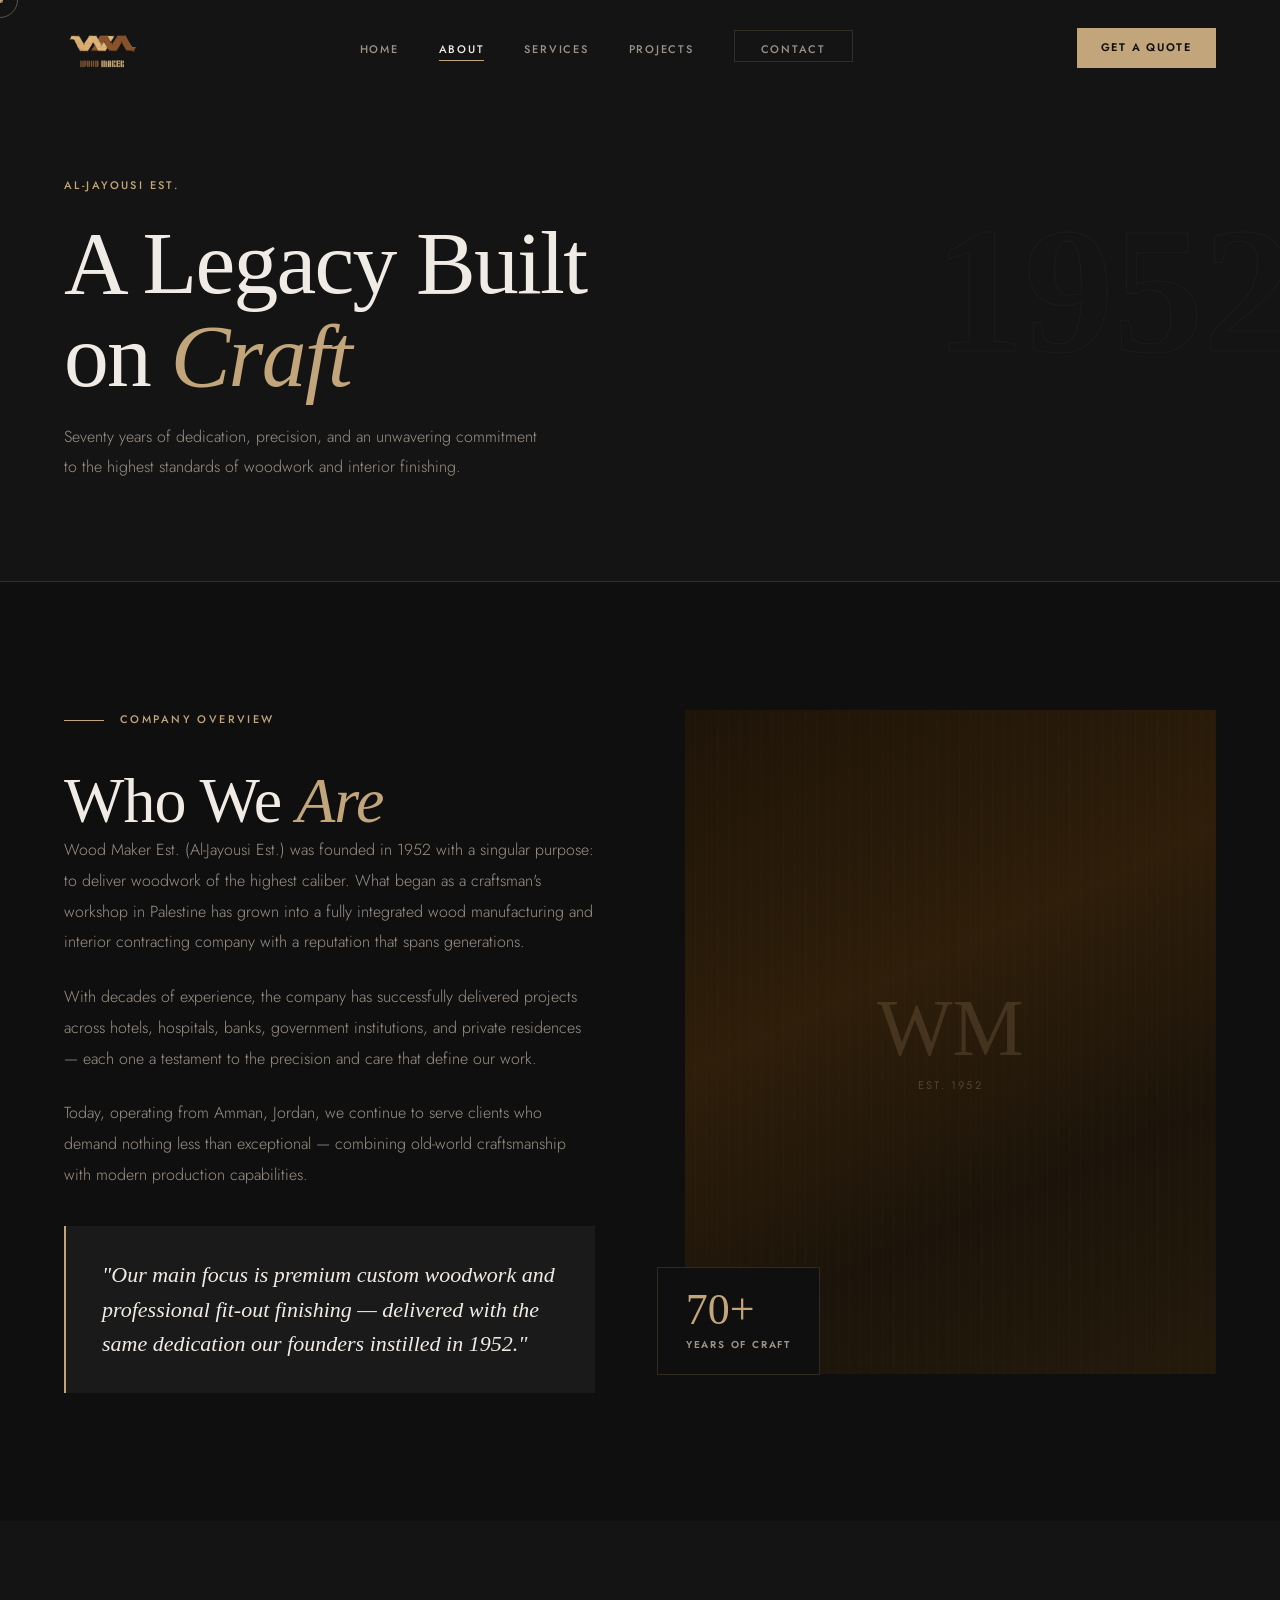
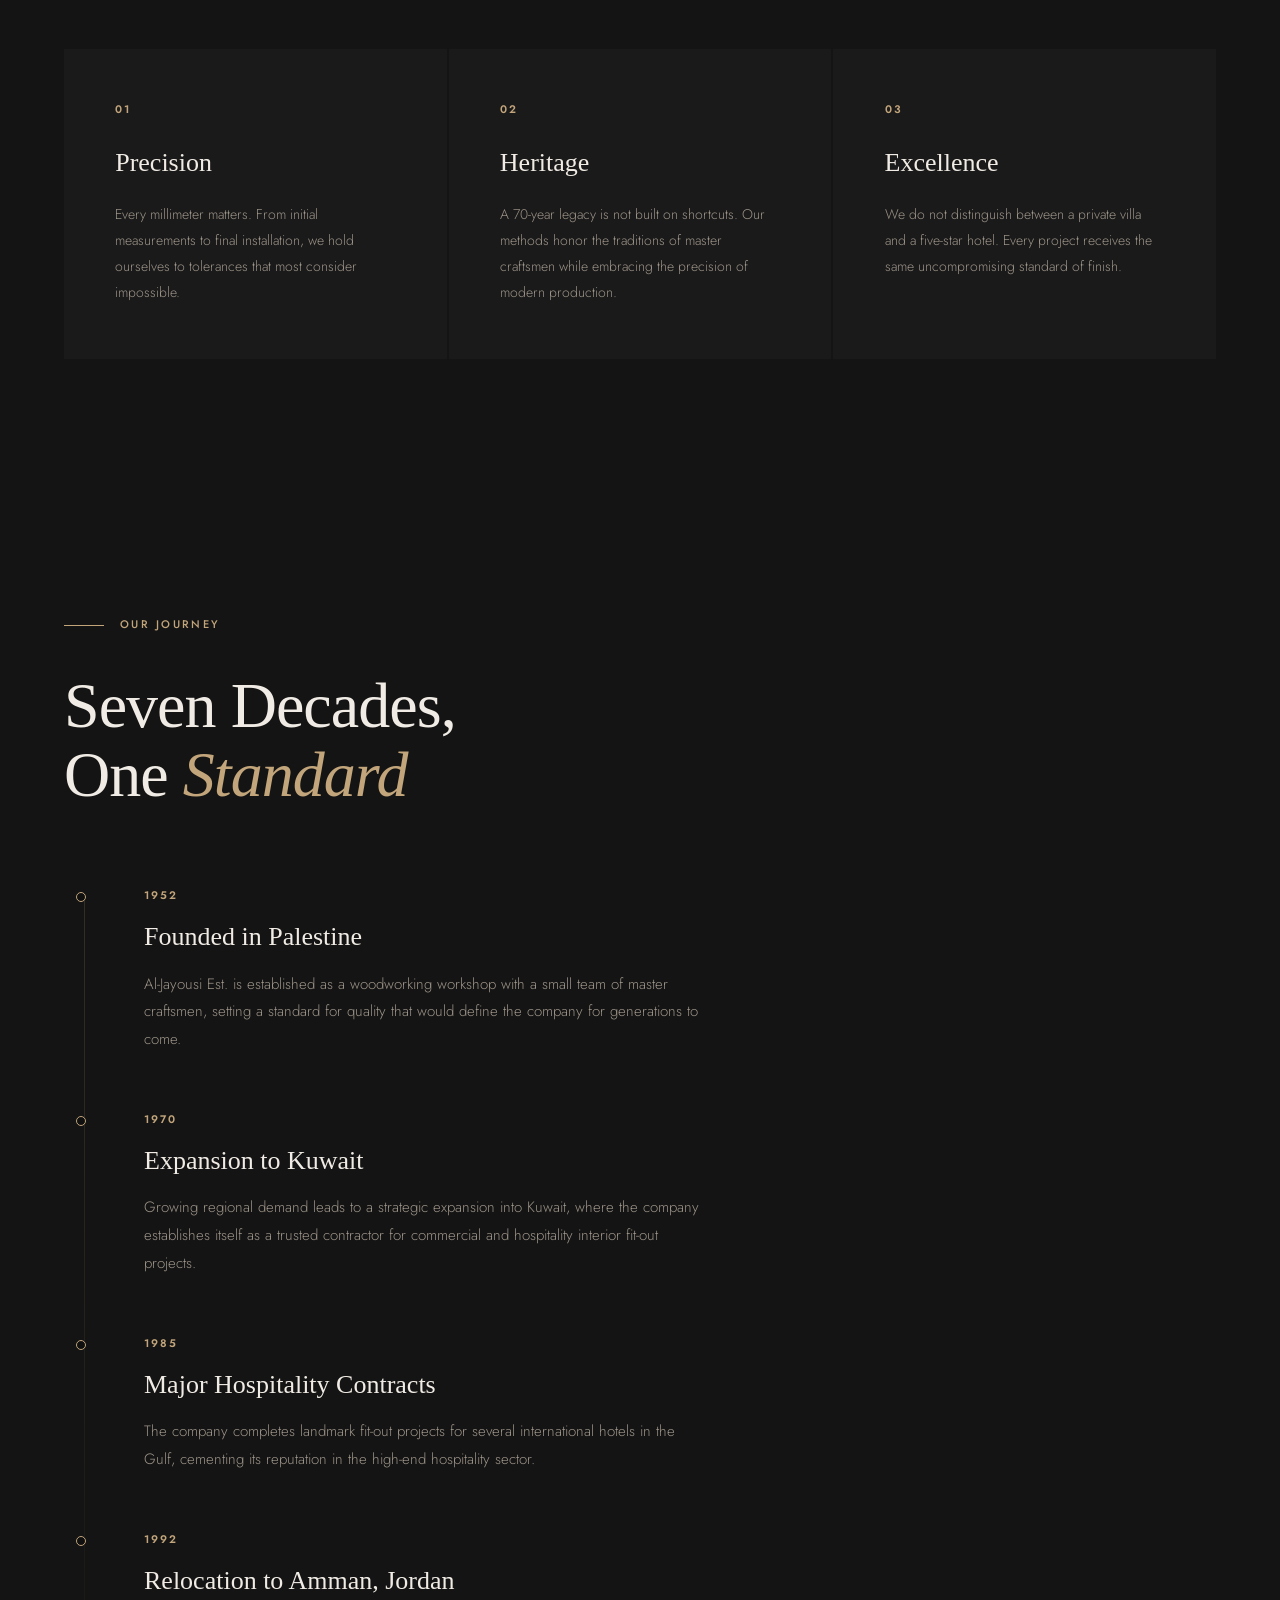
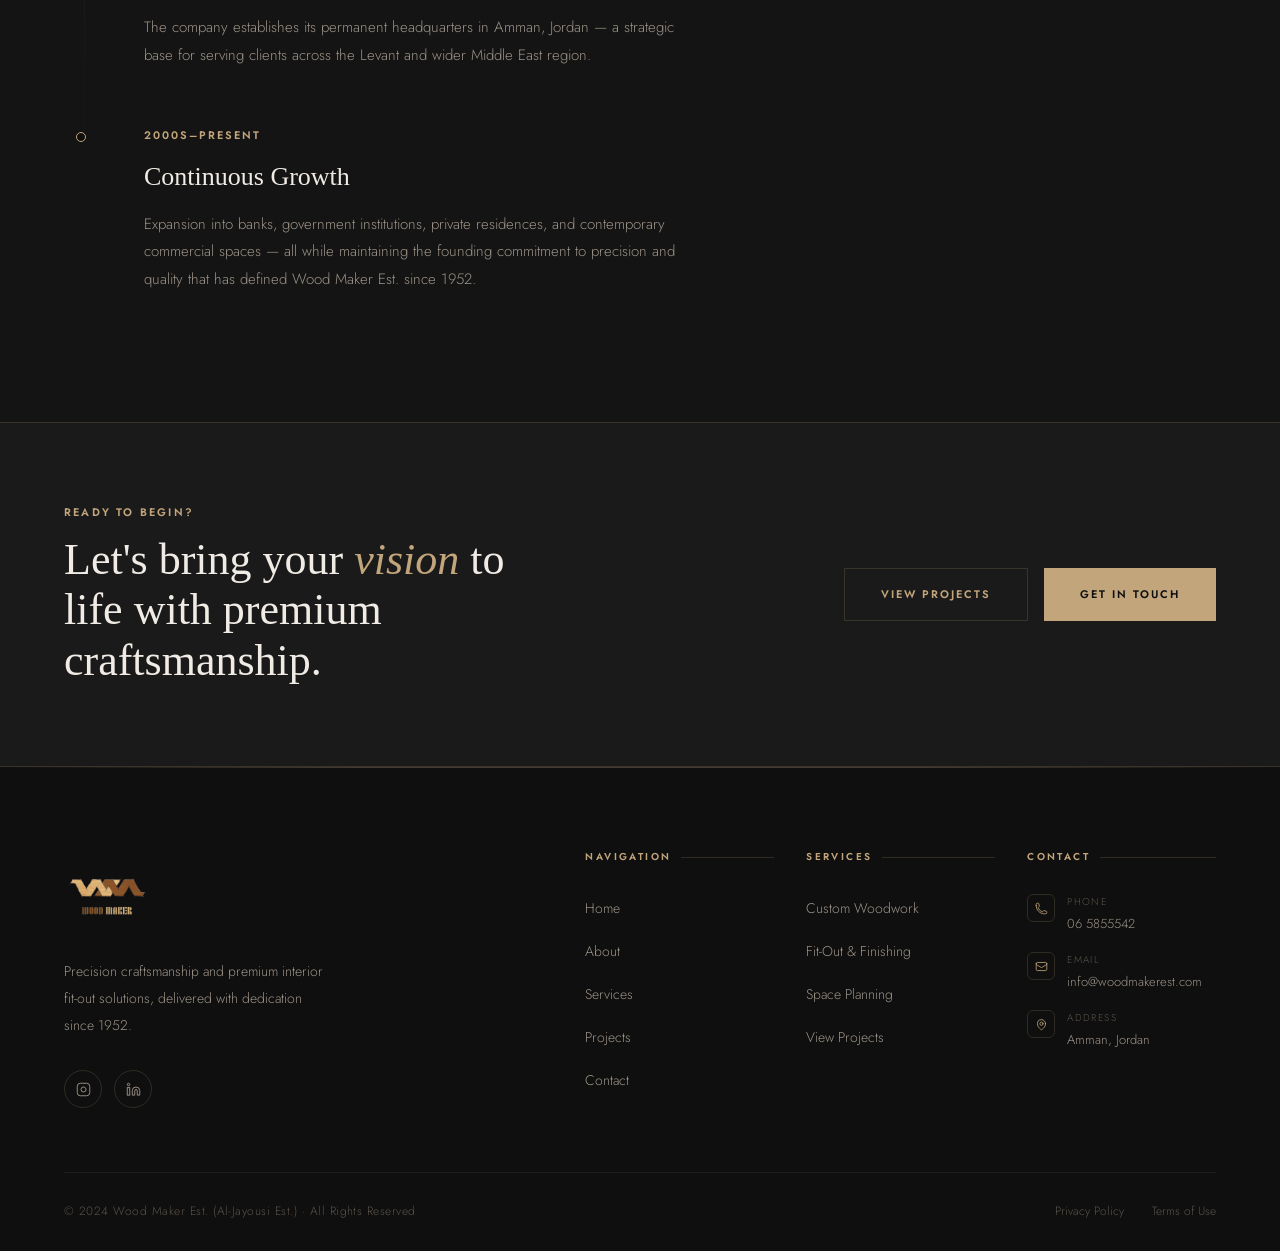
==== about.html @ 96dbe654 "Initial commit: Wood Makers premium static website Co-Authored-By: Claude Sonnet 4.6 <noreply@anthro" ====
<!DOCTYPE html>
<html lang="en">
<head>
  <meta charset="UTF-8" />
  <meta name="viewport" content="width=device-width, initial-scale=1.0" />
  <meta name="description" content="Wood Maker Est. — A legacy of precision craftsmanship founded in 1952. Learn about our history, values, and the artisans behind our work." />
  <title>About Us — Wood Maker Est.</title>
  <link rel="stylesheet" href="styles.css" />
</head>
<body>

<div class="cursor-dot"></div>
<div class="cursor-ring"></div>

<nav class="nav scrolled" id="nav">
  <a href="index.html" class="nav-logo">
  <img src="assets/images/logos/logo.png" alt="Wood Maker Est." class="nav-logo-img" />
</a>
  <ul class="nav-links">
    <li><a href="index.html">Home</a></li>
    <li><a href="about.html">About</a></li>
    <li><a href="services.html">Services</a></li>
    <li><a href="projects.html">Projects</a></li>
    
    <li><a href="contact.html" class="nav-cta">Contact</a></li>
  </ul>
  <a href="contact.html" class="nav-quote">Get a Quote</a>
  <button class="nav-hamburger" id="hamburger" aria-label="Toggle menu">
    <span></span><span></span><span></span>
  </button>
</nav>

<div class="nav-mobile" id="mobileMenu">
  <a href="index.html">Home</a>
  <a href="about.html">About</a>
  <a href="services.html">Services</a>
  <a href="projects.html">Projects</a>
  <a href="contact.html">Contact</a>
</div>

<main>

  <!-- Page Header -->
  <header class="page-header" data-bg-text="1952">
    <span class="overline fade-in">Al-Jayousi Est.</span>
    <h1 class="fade-in delay-1">A Legacy Built<br>on <em>Craft</em></h1>
    <p class="page-header-sub fade-in delay-2">
      Seventy years of dedication, precision, and an unwavering commitment
      to the highest standards of woodwork and interior finishing.
    </p>
  </header>

  <!-- Company Overview -->
  <section class="section">
    <div class="container">
      <div class="about-grid">
        <div class="about-text">
          <span class="section-label fade-in">Company Overview</span>
          <h2 class="section-title fade-in delay-1">Who We <em>Are</em></h2>

          <p class="fade-in delay-2">
            Wood Maker Est. (Al-Jayousi Est.) was founded in 1952 with a singular purpose:
            to deliver woodwork of the highest caliber. What began as a craftsman's workshop
            in Palestine has grown into a fully integrated wood manufacturing and interior
            contracting company with a reputation that spans generations.
          </p>
          <p class="fade-in delay-3">
            With decades of experience, the company has successfully delivered projects across
            hotels, hospitals, banks, government institutions, and private residences — each one
            a testament to the precision and care that define our work.
          </p>
          <p class="fade-in delay-4">
            Today, operating from Amman, Jordan, we continue to serve clients who demand
            nothing less than exceptional — combining old-world craftsmanship with modern
            production capabilities.
          </p>

          <div class="about-quote fade-in delay-4">
            <p>"Our main focus is premium custom woodwork and professional fit-out finishing — delivered with the same dedication our founders instilled in 1952."</p>
          </div>
        </div>

        <div class="fade-in delay-2" style="position:relative;">
          <div class="about-img-frame">
            <!-- Replace with actual workshop/showroom photo -->
            <div style="width:100%;height:100%;background:linear-gradient(155deg,#1e1408 0%,#2e1e0a 40%,#1c140a 70%,#241a0c 100%);display:flex;align-items:center;justify-content:center;position:relative;">
              <div style="position:absolute;inset:0;background:repeating-linear-gradient(90deg,transparent 0,transparent 10px,rgba(194,165,123,.018) 10px,rgba(194,165,123,.018) 11px);"></div>
              <div style="text-align:center;position:relative;z-index:1;">
                <p style="font-family:'Cormorant Garant',serif;font-size:80px;font-weight:300;color:rgba(194,165,123,.18);line-height:1;">WM</p>
                <p style="font-size:11px;letter-spacing:.2em;text-transform:uppercase;color:rgba(194,165,123,.3);margin-top:8px;">Est. 1952</p>
              </div>
            </div>
          </div>
          <div class="about-img-badge">
            <p class="badge-num">70+</p>
            <p class="badge-text">Years of Craft</p>
          </div>
        </div>
      </div>
    </div>
  </section>

  <!-- Mission & Values -->
  <section class="section" style="background:var(--bg-2);">
    <div class="container">
      <div class="values-grid" style="display:grid;grid-template-columns:repeat(3,1fr);gap:2px;">

        <div style="background:var(--bg-3);padding:clamp(36px,4vw,52px);border-bottom:2px solid transparent;transition:border-color .4s;"
             class="fade-in"
             onmouseenter="this.style.borderColor='var(--accent)'"
             onmouseleave="this.style.borderColor='transparent'">
          <p style="font-size:11px;font-weight:600;letter-spacing:.2em;text-transform:uppercase;color:var(--accent);margin-bottom:20px;">01</p>
          <h3 style="font-family:'Cormorant Garant',serif;font-size:26px;font-weight:500;margin-bottom:16px;">Precision</h3>
          <p style="font-size:14px;font-weight:300;color:var(--text-2);line-height:1.85;">
            Every millimeter matters. From initial measurements to final installation,
            we hold ourselves to tolerances that most consider impossible.
          </p>
        </div>

        <div style="background:var(--bg-3);padding:clamp(36px,4vw,52px);border-bottom:2px solid transparent;transition:border-color .4s;"
             class="fade-in delay-1"
             onmouseenter="this.style.borderColor='var(--accent)'"
             onmouseleave="this.style.borderColor='transparent'">
          <p style="font-size:11px;font-weight:600;letter-spacing:.2em;text-transform:uppercase;color:var(--accent);margin-bottom:20px;">02</p>
          <h3 style="font-family:'Cormorant Garant',serif;font-size:26px;font-weight:500;margin-bottom:16px;">Heritage</h3>
          <p style="font-size:14px;font-weight:300;color:var(--text-2);line-height:1.85;">
            A 70-year legacy is not built on shortcuts. Our methods honor the traditions
            of master craftsmen while embracing the precision of modern production.
          </p>
        </div>

        <div style="background:var(--bg-3);padding:clamp(36px,4vw,52px);border-bottom:2px solid transparent;transition:border-color .4s;"
             class="fade-in delay-2"
             onmouseenter="this.style.borderColor='var(--accent)'"
             onmouseleave="this.style.borderColor='transparent'">
          <p style="font-size:11px;font-weight:600;letter-spacing:.2em;text-transform:uppercase;color:var(--accent);margin-bottom:20px;">03</p>
          <h3 style="font-family:'Cormorant Garant',serif;font-size:26px;font-weight:500;margin-bottom:16px;">Excellence</h3>
          <p style="font-size:14px;font-weight:300;color:var(--text-2);line-height:1.85;">
            We do not distinguish between a private villa and a five-star hotel.
            Every project receives the same uncompromising standard of finish.
          </p>
        </div>

      </div>
    </div>
  </section>

  <!-- Timeline -->
  <section class="section timeline-section">
    <div class="container">
      <div class="section-header" style="max-width:560px;">
        <span class="section-label fade-in">Our Journey</span>
        <h2 class="section-title fade-in delay-1">Seven Decades,<br>One <em>Standard</em></h2>
      </div>

      <div class="timeline">
        <div class="timeline-item fade-in">
          <div class="timeline-dot"></div>
          <p class="t-year">1952</p>
          <div class="timeline-content">
            <h3>Founded in Palestine</h3>
            <p>Al-Jayousi Est. is established as a woodworking workshop with a small team of master craftsmen, setting a standard for quality that would define the company for generations to come.</p>
          </div>
        </div>

        <div class="timeline-item fade-in delay-1">
          <div class="timeline-dot"></div>
          <p class="t-year">1970</p>
          <div class="timeline-content">
            <h3>Expansion to Kuwait</h3>
            <p>Growing regional demand leads to a strategic expansion into Kuwait, where the company establishes itself as a trusted contractor for commercial and hospitality interior fit-out projects.</p>
          </div>
        </div>

        <div class="timeline-item fade-in delay-2">
          <div class="timeline-dot"></div>
          <p class="t-year">1985</p>
          <div class="timeline-content">
            <h3>Major Hospitality Contracts</h3>
            <p>The company completes landmark fit-out projects for several international hotels in the Gulf, cementing its reputation in the high-end hospitality sector.</p>
          </div>
        </div>

        <div class="timeline-item fade-in delay-3">
          <div class="timeline-dot"></div>
          <p class="t-year">1992</p>
          <div class="timeline-content">
            <h3>Relocation to Amman, Jordan</h3>
            <p>The company establishes its permanent headquarters in Amman, Jordan — a strategic base for serving clients across the Levant and wider Middle East region.</p>
          </div>
        </div>

        <div class="timeline-item fade-in delay-4">
          <div class="timeline-dot"></div>
          <p class="t-year">2000s–Present</p>
          <div class="timeline-content">
            <h3>Continuous Growth</h3>
            <p>Expansion into banks, government institutions, private residences, and contemporary commercial spaces — all while maintaining the founding commitment to precision and quality that has defined Wood Maker Est. since 1952.</p>
          </div>
        </div>
      </div>
    </div>
  </section>

  <!-- CTA Strip -->
  <section style="background:var(--bg-3);border-top:1px solid var(--accent-border);border-bottom:1px solid var(--accent-border);padding:80px 0;">
    <div class="container" style="display:flex;justify-content:space-between;align-items:center;flex-wrap:wrap;gap:32px;">
      <div>
        <p style="font-size:11px;font-weight:600;letter-spacing:.2em;text-transform:uppercase;color:var(--accent);margin-bottom:12px;">Ready to Begin?</p>
        <h2 style="font-family:'Cormorant Garant',serif;font-size:clamp(28px,4vw,44px);font-weight:400;line-height:1.15;max-width:480px;">
          Let's bring your <em style="font-style:italic;color:var(--accent);">vision</em> to life with premium craftsmanship.
        </h2>
      </div>
      <div style="display:flex;gap:16px;flex-wrap:wrap;">
        <a href="projects.html" class="btn btn-ghost"><span class="btn-inner">View Projects</span></a>
        <a href="contact.html" class="btn btn-primary"><span class="btn-inner">Get in Touch</span></a>
      </div>
    </div>
  </section>

</main>

<footer class="footer">
  <div class="footer-accent-line"></div>
  <div class="container">
    <div class="footer-inner">
      <div class="footer-top">
        <div class="footer-brand">
          <img src="assets/images/logos/logo.png" alt="Wood Maker Est." class="footer-logo-img" />
          <p class="footer-tagline">Precision craftsmanship and premium interior fit-out solutions, delivered with dedication since 1952.</p>
          <div class="footer-social">
            <a href="#" class="footer-social-btn" aria-label="Instagram">
              <svg xmlns="http://www.w3.org/2000/svg" fill="none" viewBox="0 0 24 24" stroke="currentColor" stroke-width="1.5"><rect x="2" y="2" width="20" height="20" rx="5" ry="5"/><path d="M16 11.37A4 4 0 1112.63 8 4 4 0 0116 11.37z"/><line x1="17.5" y1="6.5" x2="17.51" y2="6.5"/></svg>
            </a>
            <a href="#" class="footer-social-btn" aria-label="LinkedIn">
              <svg xmlns="http://www.w3.org/2000/svg" fill="none" viewBox="0 0 24 24" stroke="currentColor" stroke-width="1.5"><path d="M16 8a6 6 0 016 6v7h-4v-7a2 2 0 00-2-2 2 2 0 00-2 2v7h-4v-7a6 6 0 016-6z"/><rect x="2" y="9" width="4" height="12"/><circle cx="4" cy="4" r="2"/></svg>
            </a>
          </div>
        </div>
        <div class="footer-nav-cols">
          <div class="footer-col">
            <h4 class="footer-col-title">Navigation</h4>
            <ul class="footer-links">
              <li><a href="index.html">Home</a></li>
              <li><a href="about.html">About</a></li>
              <li><a href="services.html">Services</a></li>
              <li><a href="projects.html">Projects</a></li>
              <li><a href="contact.html">Contact</a></li>
            </ul>
          </div>
          <div class="footer-col">
            <h4 class="footer-col-title">Services</h4>
            <ul class="footer-links">
              <li><a href="services.html">Custom Woodwork</a></li>
              <li><a href="services.html">Fit-Out &amp; Finishing</a></li>
              <li><a href="services.html">Space Planning</a></li>
              <li><a href="projects.html">View Projects</a></li>
            </ul>
          </div>
          <div class="footer-col">
            <h4 class="footer-col-title">Contact</h4>
            <div class="footer-contact-items">
              <div class="footer-contact-item">
                <div class="footer-contact-icon">
                  <svg xmlns="http://www.w3.org/2000/svg" fill="none" viewBox="0 0 24 24" stroke="currentColor" stroke-width="1.5"><path stroke-linecap="round" stroke-linejoin="round" d="M2.25 6.75c0 8.284 6.716 15 15 15h2.25a2.25 2.25 0 002.25-2.25v-1.372c0-.516-.351-.966-.852-1.091l-4.423-1.106c-.44-.11-.902.055-1.173.417l-.97 1.293c-.282.376-.769.542-1.21.38a12.035 12.035 0 01-7.143-7.143c-.162-.441.004-.928.38-1.21l1.293-.97c.363-.271.527-.734.417-1.173L6.963 3.102a1.125 1.125 0 00-1.091-.852H4.5A2.25 2.25 0 002.25 4.5v2.25z"/></svg>
                </div>
                <div class="footer-contact-text">
                  <span class="footer-contact-label">Phone</span>
                  <a href="tel:+96265855542">06 5855542</a>
                </div>
              </div>
              <div class="footer-contact-item">
                <div class="footer-contact-icon">
                  <svg xmlns="http://www.w3.org/2000/svg" fill="none" viewBox="0 0 24 24" stroke="currentColor" stroke-width="1.5"><path stroke-linecap="round" stroke-linejoin="round" d="M21.75 6.75v10.5a2.25 2.25 0 01-2.25 2.25h-15a2.25 2.25 0 01-2.25-2.25V6.75m19.5 0A2.25 2.25 0 0019.5 4.5h-15a2.25 2.25 0 00-2.25 2.25m19.5 0v.243a2.25 2.25 0 01-1.07 1.916l-7.5 4.615a2.25 2.25 0 01-2.36 0L3.32 8.91a2.25 2.25 0 01-1.07-1.916V6.75"/></svg>
                </div>
                <div class="footer-contact-text">
                  <span class="footer-contact-label">Email</span>
                  <a href="mailto:info@woodmakerest.com">info@woodmakerest.com</a>
                </div>
              </div>
              <div class="footer-contact-item">
                <div class="footer-contact-icon">
                  <svg xmlns="http://www.w3.org/2000/svg" fill="none" viewBox="0 0 24 24" stroke="currentColor" stroke-width="1.5"><path stroke-linecap="round" stroke-linejoin="round" d="M15 10.5a3 3 0 11-6 0 3 3 0 016 0z"/><path stroke-linecap="round" stroke-linejoin="round" d="M19.5 10.5c0 7.142-7.5 11.25-7.5 11.25S4.5 17.642 4.5 10.5a7.5 7.5 0 1115 0z"/></svg>
                </div>
                <div class="footer-contact-text">
                  <span class="footer-contact-label">Address</span>
                  <a href="https://maps.app.goo.gl/WrCGHVJaD8HRzRDE7" target="_blank" rel="noopener">Amman, Jordan</a>
                </div>
              </div>
            </div>
          </div>
        </div>
      </div>
      <div class="footer-bottom">
        <p class="footer-copy">© 2024 Wood Maker Est. (Al-Jayousi Est.) · All Rights Reserved</p>
        <div class="footer-legal">
          <a href="#">Privacy Policy</a>
          <a href="#">Terms of Use</a>
        </div>
      </div>
    </div>
  </div>
</footer>

<script src="script.js"></script>
</body>
</html>
---- styles.css ----
/* ============================================================
   WOOD MAKER EST. — Premium Website Stylesheet
   Typography: Cormorant Garant (display) + Jost (body)
   Palette:    #0f0f0f bg · #c2a57b accent · #f0ebe4 text
   ============================================================ */

@import url('https://fonts.googleapis.com/css2?family=Cormorant+Garant:ital,wght@0,300;0,400;0,500;0,600;1,300;1,400;1,600&family=Jost:wght@300;400;500;600&display=swap');

/* ── Variables ─────────────────────────────────────────────── */
:root {
  --bg:            #0f0f0f;
  --bg-2:          #141414;
  --bg-3:          #1a1a1a;
  --bg-4:          #202020;

  --accent:        #c2a57b;
  --accent-2:      #d4b896;
  --accent-3:      #a08858;
  --accent-glow:   rgba(194,165,123,.10);
  --accent-border: rgba(194,165,123,.18);

  --text:          #f0ebe4;
  --text-2:        #9c9388;
  --text-3:        #5a524a;

  --font-display:  'Cormorant Garant', Georgia, serif;
  --font-body:     'Jost', 'Helvetica Neue', Arial, sans-serif;

  --nav-h:         96px;
  --max-w:         1280px;
  --pad:           clamp(24px, 5vw, 80px);

  --ease:          cubic-bezier(.25,.46,.45,.94);
  --ease-out:      cubic-bezier(.16,1,.3,1);
}

/* ── Reset ──────────────────────────────────────────────────── */
*, *::before, *::after { box-sizing: border-box; margin: 0; padding: 0; }
html { scroll-behavior: smooth; }
body {
  background: var(--bg);
  color: var(--text);
  font-family: var(--font-body);
  font-size: 16px;
  line-height: 1.8;
  -webkit-font-smoothing: antialiased;
  overflow-x: hidden;
  cursor: none;
}
a  { color: inherit; text-decoration: none; }
img { max-width: 100%; display: block; }
button { cursor: none; border: none; background: none; font-family: inherit; }
ul { list-style: none; }

/* ── Custom Cursor ──────────────────────────────────────────── */
.cursor-dot,
.cursor-ring {
  position: fixed;
  top: 0; left: 0;
  pointer-events: none;
  z-index: 9999;
  border-radius: 50%;
  transform: translate(-50%,-50%);
  will-change: transform;
}
.cursor-dot {
  width: 5px; height: 5px;
  background: var(--accent);
  transition: opacity .3s;
}
.cursor-ring {
  width: 36px; height: 36px;
  border: 1px solid rgba(194,165,123,.45);
  transition: width .3s var(--ease-out), height .3s var(--ease-out),
              border-color .3s, opacity .3s;
}
.cursor-ring.hover {
  width: 58px; height: 58px;
  border-color: var(--accent);
}

/* ── Utilities ──────────────────────────────────────────────── */
.container {
  max-width: var(--max-w);
  margin: 0 auto;
  padding: 0 var(--pad);
}
.overline {
  display: block;
  font-size: 11px; font-weight: 500;
  letter-spacing: .22em; text-transform: uppercase;
  color: var(--accent);
  margin-bottom: 20px;
}
.section-label {
  display: flex; align-items: center; gap: 16px;
  font-size: 11px; font-weight: 500;
  letter-spacing: .22em; text-transform: uppercase;
  color: var(--accent);
  margin-bottom: 36px;
}
.section-label::before {
  content: '';
  display: block;
  width: 40px; height: 1px;
  background: var(--accent);
}

/* Fade-in on scroll */
.fade-in {
  opacity: 0;
  transform: translateY(28px);
  transition: opacity .8s var(--ease-out), transform .8s var(--ease-out);
}
.fade-in.visible { opacity: 1; transform: translateY(0); }
.delay-1 { transition-delay: .10s; }
.delay-2 { transition-delay: .20s; }
.delay-3 { transition-delay: .30s; }
.delay-4 { transition-delay: .42s; }
.delay-5 { transition-delay: .55s; }

/* ── Navigation ─────────────────────────────────────────────── */
.nav {
  position: fixed; top: 0; left: 0; right: 0;
  height: var(--nav-h);
  z-index: 100;
  display: flex; align-items: center; justify-content: space-between;
  padding: 0 var(--pad);
  transition: background .4s var(--ease), border-color .4s, backdrop-filter .4s;
}
.nav.scrolled {
  background: rgba(15,15,15,.96);
  backdrop-filter: blur(20px);
  border-bottom: 1px solid var(--accent-border);
}

/* Logo */
.nav-logo { display: block; line-height: 0; flex-shrink: 0; }
.nav-logo-img {
  height: 80px; width: auto;
  max-width: 260px; object-fit: contain; display: block;
}

.nav-links {
  display: flex; align-items: center; gap: 40px;
}
.nav-links a {
  font-size: 11px; font-weight: 500;
  letter-spacing: .16em; text-transform: uppercase;
  color: var(--text-2);
  position: relative; padding-bottom: 4px;
  transition: color .3s;
}
.nav-links a::after {
  content: '';
  position: absolute; bottom: 0; left: 0;
  width: 0; height: 1px;
  background: var(--accent);
  transition: width .35s var(--ease-out);
}
.nav-links a:hover, .nav-links a.active { color: var(--text); }
.nav-links a:hover::after, .nav-links a.active::after { width: 100%; }

.nav-cta {
  font-size: 11px; font-weight: 500;
  letter-spacing: .16em; text-transform: uppercase;
  color: var(--accent);
  border: 1px solid var(--accent-border);
  padding: 10px 26px;
  transition: background .3s, color .3s, border-color .3s;
}
.nav-cta:hover { background: var(--accent); color: var(--bg); border-color: var(--accent); }

.nav-quote {
  font-size: 11px; font-weight: 600;
  letter-spacing: .16em; text-transform: uppercase;
  color: var(--bg); background: var(--accent);
  padding: 10px 24px;
  margin-left: 8px;
  transition: background .3s;
}
.nav-quote:hover { background: var(--accent-2); }

.nav-hamburger {
  display: none; flex-direction: column; gap: 5px;
  width: 28px; padding: 4px 0;
  background: none; border: none; cursor: pointer;
}
.nav-hamburger span {
  display: block; height: 1px;
  background: var(--text);
  transition: all .4s var(--ease-out);
  transform-origin: center;
}
.nav-hamburger.open span:nth-child(1) { transform: translateY(6px) rotate(45deg); }
.nav-hamburger.open span:nth-child(2) { opacity: 0; transform: scaleX(0); }
.nav-hamburger.open span:nth-child(3) { transform: translateY(-6px) rotate(-45deg); }

/* Mobile overlay */
.nav-mobile {
  position: fixed; inset: 0;
  background: var(--bg);
  z-index: 99;
  display: flex; flex-direction: column;
  align-items: center; justify-content: center; gap: 36px;
  transform: translateX(100%);
  transition: transform .5s var(--ease-out);
}
.nav-mobile.open { transform: translateX(0); }
.nav-mobile a {
  font-family: var(--font-display);
  font-size: clamp(32px, 6vw, 52px);
  font-weight: 400;
  color: var(--text-2);
  letter-spacing: .06em;
  transition: color .3s;
}
.nav-mobile a:hover, .nav-mobile a.active { color: var(--accent); }

/* ── Buttons ─────────────────────────────────────────────────── */
.btn {
  display: inline-flex; align-items: center; gap: 12px;
  font-family: var(--font-body);
  font-size: 11px; font-weight: 600;
  letter-spacing: .18em; text-transform: uppercase;
  padding: 16px 36px;
  position: relative; overflow: hidden;
  transition: color .35s var(--ease);
}
.btn-inner { position: relative; z-index: 1; pointer-events: none; }
.btn::before {
  content: '';
  position: absolute; inset: 0;
  transform: scaleX(0); transform-origin: left;
  transition: transform .4s var(--ease-out);
}
.btn:hover::before { transform: scaleX(1); }

.btn-primary { background: var(--accent); color: var(--bg); }
.btn-primary::before { background: var(--accent-2); }
.btn-primary:hover { color: var(--bg); }

.btn-outline { border: 1px solid rgba(255,255,255,.2); color: var(--text); }
.btn-outline::before { background: var(--accent); }
.btn-outline:hover { color: var(--bg); border-color: var(--accent); }

.btn-ghost {
  color: var(--accent); border: 1px solid var(--accent-border);
}
.btn-ghost::before { background: var(--accent); }
.btn-ghost:hover { color: var(--bg); border-color: var(--accent); }

/* ── Hero ────────────────────────────────────────────────────── */
.hero {
  position: relative;
  min-height: 100vh;
  display: flex; align-items: flex-end;
  padding-bottom: clamp(80px, 10vh, 120px);
  overflow: hidden;
}
.hero-bg {
  position: absolute; inset: 0; z-index: 0;
  background:
    radial-gradient(ellipse 90% 80% at 20% 70%, rgba(101,68,33,.38) 0%, transparent 60%),
    radial-gradient(ellipse 60% 60% at 80% 15%, rgba(58,36,10,.28) 0%, transparent 55%),
    linear-gradient(162deg, #1c1408 0%, #100b06 38%, #0f0f0f 100%);
  will-change: transform;
}
.hero-bg::before {
  content: '';
  position: absolute; inset: 0;
  background-image: repeating-linear-gradient(
    88deg,
    transparent 0, transparent 8px,
    rgba(194,165,123,.012) 8px, rgba(194,165,123,.012) 9px,
    transparent 9px, transparent 22px,
    rgba(120,80,30,.008) 22px, rgba(120,80,30,.008) 23px
  );
}
.hero-bg::after {
  content: '';
  position: absolute; inset: 0;
  background-image: url("data:image/svg+xml,%3Csvg viewBox='0 0 200 200' xmlns='http://www.w3.org/2000/svg'%3E%3Cfilter id='n'%3E%3CfeTurbulence type='fractalNoise' baseFrequency='0.72' numOctaves='3' stitchTiles='stitch'/%3E%3C/filter%3E%3Crect width='100%25' height='100%25' filter='url(%23n)' opacity='.055'/%3E%3C/svg%3E");
  opacity: .45;
  pointer-events: none;
}
.hero-overlay {
  position: absolute; inset: 0; z-index: 1;
  background: linear-gradient(
    to bottom,
    rgba(15,15,15,.35) 0%,
    rgba(15,15,15,.15) 45%,
    rgba(15,15,15,.72) 100%
  );
}
.hero-year {
  position: absolute; right: -1%; bottom: 4%; z-index: 2;
  font-family: var(--font-display);
  font-size: clamp(100px,18vw,260px);
  font-weight: 600; line-height: 1;
  color: transparent;
  -webkit-text-stroke: 1px rgba(194,165,123,.055);
  pointer-events: none; user-select: none;
  letter-spacing: -.02em;
}
.hero-content {
  position: relative; z-index: 3;
  padding: 0 var(--pad);
  max-width: 960px;
}
.hero-content .overline { margin-bottom: 32px; }
.hero-title {
  font-family: var(--font-display);
  font-size: clamp(52px, 8vw, 108px);
  font-weight: 400; line-height: 1.04;
  letter-spacing: -.025em;
  color: var(--text);
  margin-bottom: 28px;
}
.hero-title em { font-style: italic; color: var(--accent); }
.hero-sub {
  font-size: 13px; font-weight: 400;
  letter-spacing: .38em; text-transform: uppercase;
  color: var(--text-2);
  margin-bottom: 56px;
}
.hero-actions { display: flex; gap: 20px; flex-wrap: wrap; }
.hero-scroll {
  position: absolute; right: var(--pad); bottom: 40px; z-index: 4;
  display: flex; flex-direction: column; align-items: center; gap: 14px;
}
.hero-scroll span {
  font-size: 10px; font-weight: 500;
  letter-spacing: .22em; text-transform: uppercase;
  color: var(--text-2);
  writing-mode: vertical-rl;
}
.scroll-line {
  width: 1px; height: 64px;
  background: linear-gradient(to bottom, var(--accent), transparent);
  animation: scrollPulse 2.2s ease-in-out infinite;
}
@keyframes scrollPulse {
  0%,100% { opacity:.35; transform: scaleY(1); }
  50%      { opacity: 1;  transform: scaleY(.65); }
}

/* ── Section base ────────────────────────────────────────────── */
.section { padding: clamp(80px, 10vw, 140px) 0; }
.section-header { margin-bottom: clamp(48px, 6vw, 80px); }
.section-title {
  font-family: var(--font-display);
  font-size: clamp(38px, 5vw, 66px);
  font-weight: 400; line-height: 1.08;
  letter-spacing: -.015em;
}
.section-title em { font-style: italic; color: var(--accent); }
.section-desc {
  font-size: 16px; font-weight: 300;
  color: var(--text-2); line-height: 1.85;
  max-width: 540px; margin-top: 20px;
}

/* ── Intro (Home) ────────────────────────────────────────────── */
.intro { background: var(--bg-2); position: relative; }
.intro::after {
  content: '';
  position: absolute; bottom: 0; left: 0; right: 0; height: 1px;
  background: linear-gradient(to right, transparent, var(--accent-border), transparent);
}
.intro-grid {
  display: grid; grid-template-columns: 1fr 1fr;
  gap: clamp(40px, 7vw, 100px); align-items: center;
}
.intro-text p {
  font-size: 16px; font-weight: 300;
  color: var(--text-2); line-height: 1.92;
  margin-bottom: 28px;
}
.intro-stats { display: flex; flex-direction: column; gap: 40px; }
.stat-item { border-left: 1px solid var(--accent-border); padding-left: 28px; }
.stat-number {
  font-family: var(--font-display);
  font-size: clamp(48px, 5.5vw, 72px);
  font-weight: 300; color: var(--accent);
  line-height: 1; display: block;
}
.stat-label {
  font-size: 11px; font-weight: 500;
  letter-spacing: .18em; text-transform: uppercase;
  color: var(--text-2); margin-top: 6px;
}

/* ── Services Preview (Home) ─────────────────────────────────── */
.services-preview { background: var(--bg); }
.services-grid {
  display: grid; grid-template-columns: repeat(3, 1fr);
  gap: 2px;
}
.service-card {
  background: var(--bg-3);
  padding: clamp(36px, 4vw, 56px) clamp(28px, 3vw, 44px);
  position: relative; overflow: hidden;
  border: 1px solid transparent;
  transition: background .4s, border-color .4s;
}
.service-card::after {
  content: '';
  position: absolute; bottom: 0; left: 0; width: 100%; height: 2px;
  background: var(--accent);
  transform: scaleX(0);
  transition: transform .45s var(--ease-out);
}
.service-card:hover { background: var(--bg-4); border-color: var(--accent-border); }
.service-card:hover::after { transform: scaleX(1); }
.service-num {
  position: absolute; top: 28px; right: 36px;
  font-family: var(--font-display);
  font-size: 72px; font-weight: 600; line-height: 1;
  color: transparent;
  -webkit-text-stroke: 1px rgba(194,165,123,.07);
  user-select: none;
}
.service-icon {
  width: 44px; height: 44px;
  color: var(--accent);
  margin-bottom: 32px;
}
.service-card h3 {
  font-family: var(--font-display);
  font-size: 26px; font-weight: 500;
  letter-spacing: .02em;
  margin-bottom: 14px;
}
.service-card p {
  font-size: 14px; font-weight: 300;
  color: var(--text-2); line-height: 1.82;
}
.service-link {
  display: inline-flex; align-items: center; gap: 8px;
  margin-top: 28px;
  font-size: 11px; font-weight: 600;
  letter-spacing: .16em; text-transform: uppercase;
  color: var(--accent);
  transition: gap .3s;
}
.service-link:hover { gap: 14px; }
.service-link svg { width: 14px; height: 14px; }

/* ── Projects Preview (Home) ─────────────────────────────────── */
.projects-preview { background: var(--bg-2); }
.projects-preview-grid {
  display: grid;
  grid-template-columns: repeat(3, 1fr);
  grid-template-rows: 280px 280px;
  gap: 2px;
}
.proj-preview-card {
  position: relative; overflow: hidden;
  background: var(--bg-3);
}
.proj-preview-card.span-2 { grid-column: span 2; }
.proj-preview-card .pimg {
  width: 100%; height: 100%;
  object-fit: cover; display: block;
  transition: transform .75s var(--ease-out);
}
.proj-preview-card:hover .pimg { transform: scale(1.06); }
.proj-preview-overlay {
  position: absolute; inset: 0;
  background: linear-gradient(to top, rgba(15,15,15,.88) 0%, rgba(15,15,15,.18) 50%, transparent 100%);
  display: flex; flex-direction: column; justify-content: flex-end;
  padding: 28px;
  opacity: 0; transition: opacity .4s var(--ease);
}
.proj-preview-card:hover .proj-preview-overlay { opacity: 1; }
.proj-preview-title {
  font-family: var(--font-display);
  font-size: 22px; font-weight: 500;
  margin-bottom: 6px;
}
.proj-preview-cat {
  font-size: 10px; font-weight: 600;
  letter-spacing: .2em; text-transform: uppercase;
  color: var(--accent);
}

/* ── Process Strip (Home) ────────────────────────────────────── */
.process-strip { background: var(--bg); }
.ps-grid {
  display: grid; grid-template-columns: repeat(5, 1fr);
  gap: 0; position: relative;
}
.ps-grid::before {
  content: '';
  position: absolute; top: 28px; left: 8%; right: 8%; height: 1px;
  background: linear-gradient(to right, transparent, var(--accent-border) 20%, var(--accent-border) 80%, transparent);
  pointer-events: none;
}
.ps-step {
  display: flex; flex-direction: column;
  align-items: center; text-align: center;
  padding: 0 12px; position: relative;
}
.ps-circle {
  width: 56px; height: 56px;
  border: 1px solid var(--accent-border); border-radius: 50%;
  display: flex; align-items: center; justify-content: center;
  font-family: var(--font-display);
  font-size: 16px; font-weight: 500; color: var(--accent);
  background: var(--bg); position: relative; z-index: 1;
  margin-bottom: 20px;
  transition: background .35s, color .35s, border-color .35s;
}
.ps-step:hover .ps-circle {
  background: var(--accent); color: var(--bg); border-color: var(--accent);
}
.ps-step h4 {
  font-family: var(--font-display);
  font-size: 18px; font-weight: 500; margin-bottom: 8px;
}
.ps-step p {
  font-size: 12px; font-weight: 300;
  color: var(--text-2); line-height: 1.75;
}

/* ── Stats Bar ───────────────────────────────────────────────── */
.stats-bar {
  background: var(--bg-3);
  border-top: 1px solid var(--accent-border);
  border-bottom: 1px solid var(--accent-border);
  padding: 60px 0;
}
.stats-inner {
  display: grid; grid-template-columns: repeat(4, 1fr);
}
.stats-item {
  text-align: center;
  padding: 16px 20px;
  border-right: 1px solid var(--accent-border);
}
.stats-item:last-child { border-right: none; }
.stats-num {
  font-family: var(--font-display);
  font-size: clamp(42px, 5vw, 68px);
  font-weight: 300; color: var(--accent);
  line-height: 1; display: block;
}
.stats-label {
  font-size: 11px; font-weight: 500;
  letter-spacing: .18em; text-transform: uppercase;
  color: var(--text-2); margin-top: 10px;
}

/* ── Clients Section ─────────────────────────────────────────── */
.clients-section {
  position: relative;
  background: #111110;
  padding: 100px 0;
  overflow: hidden;
}
.clients-section::before,
.clients-section::after {
  content: '';
  position: absolute;
  left: 0; right: 0; height: 1px;
  background: linear-gradient(90deg, transparent, rgba(194,165,123,.22) 20%, rgba(194,165,123,.22) 80%, transparent);
}
.clients-section::before { top: 0; }
.clients-section::after  { bottom: 0; }
.clients-glow {
  position: absolute;
  top: 50%; left: 50%;
  transform: translate(-50%, -50%);
  width: 800px; height: 340px;
  background: radial-gradient(ellipse at center, rgba(194,165,123,.07) 0%, transparent 68%);
  pointer-events: none;
}
.clients-header {
  text-align: center;
  margin-bottom: 64px;
}
.clients-headline {
  font-family: var(--font-display);
  font-size: clamp(26px, 3vw, 38px);
  font-weight: 400;
  color: var(--text);
  letter-spacing: .02em;
  margin-bottom: 14px;
  line-height: 1.2;
}
.clients-sub {
  font-size: 11px;
  font-weight: 300;
  letter-spacing: .18em;
  text-transform: uppercase;
  color: var(--text-3);
}
.clients-grid {
  display: grid;
  grid-template-columns: repeat(3, 1fr);
  border-top: 1px solid rgba(194,165,123,.12);
  border-left: 1px solid rgba(194,165,123,.12);
}
.client-item {
  display: flex;
  align-items: center;
  justify-content: center;
  padding: 48px 40px;
  border-right: 1px solid rgba(194,165,123,.12);
  border-bottom: 1px solid rgba(194,165,123,.12);
  position: relative;
  transition: background .4s var(--ease);
}
.client-item::after {
  content: '';
  position: absolute;
  inset: 0;
  background: radial-gradient(ellipse at center, rgba(194,165,123,.06) 0%, transparent 72%);
  opacity: 0;
  transition: opacity .4s;
  pointer-events: none;
}
.client-item:hover { background: rgba(194,165,123,.03); }
.client-item:hover::after { opacity: 1; }
.client-logo {
  height: 52px; max-width: 150px; width: auto;
  object-fit: contain; display: block;
  filter: grayscale(1) brightness(.65) opacity(.52);
  mix-blend-mode: screen;
  transition: filter .45s var(--ease), transform .45s var(--ease);
  position: relative; z-index: 1;
}
.client-item:hover .client-logo {
  filter: brightness(1.25) saturate(1.15) opacity(.95);
  transform: scale(1.08);
}

/* ── Footer ──────────────────────────────────────────────────── */
.footer {
  background: var(--bg);
  position: relative;
  overflow: hidden;
}
.footer-accent-line {
  height: 1px;
  background: linear-gradient(90deg, transparent 0%, var(--accent) 28%, var(--accent) 72%, transparent 100%);
  opacity: .3;
}
.footer-inner { padding: 80px 0 0; }
.footer-top {
  display: grid;
  grid-template-columns: 1.4fr 2fr;
  gap: 80px;
  padding-bottom: 64px;
  border-bottom: 1px solid rgba(194,165,123,.1);
}
.footer-logo-img {
  height: 90px; width: auto;
  max-width: 280px; object-fit: contain;
  display: block; margin-bottom: 20px;
}
.footer-tagline {
  font-size: 14px; font-weight: 300;
  color: var(--text-2); line-height: 1.9;
  max-width: 260px; margin-bottom: 32px;
}
.footer-social { display: flex; gap: 12px; }
.footer-social-btn {
  width: 38px; height: 38px;
  border: 1px solid var(--accent-border);
  border-radius: 50%;
  display: flex; align-items: center; justify-content: center;
  color: var(--text-2);
  transition: border-color .3s, color .3s, background .3s;
}
.footer-social-btn:hover {
  border-color: var(--accent);
  color: var(--accent);
  background: rgba(194,165,123,.07);
}
.footer-social-btn svg { width: 15px; height: 15px; }
.footer-nav-cols {
  display: grid;
  grid-template-columns: repeat(3, 1fr);
  gap: 32px;
}
.footer-col-title {
  font-size: 10px; font-weight: 600;
  letter-spacing: .24em; text-transform: uppercase;
  color: var(--accent); margin-bottom: 28px;
  display: flex; align-items: center; gap: 10px;
}
.footer-col-title::after {
  content: ''; flex: 1;
  height: 1px; background: var(--accent-border);
}
.footer-links { display: flex; flex-direction: column; gap: 14px; }
.footer-links a {
  font-size: 14px; font-weight: 300; color: var(--text-2);
  transition: color .3s, padding-left .3s;
}
.footer-links a:hover { color: var(--text); padding-left: 8px; }
.footer-contact-items { display: flex; flex-direction: column; gap: 18px; }
.footer-contact-item { display: flex; align-items: flex-start; gap: 12px; }
.footer-contact-icon {
  width: 28px; height: 28px; flex-shrink: 0;
  border: 1px solid var(--accent-border);
  border-radius: 6px;
  display: flex; align-items: center; justify-content: center;
}
.footer-contact-icon svg { width: 13px; height: 13px; color: var(--accent); }
.footer-contact-text {
  font-size: 13px; font-weight: 300;
  color: var(--text-2); line-height: 1.65;
}
.footer-contact-text a { color: inherit; transition: color .3s; }
.footer-contact-text a:hover { color: var(--accent); }
.footer-contact-label {
  font-size: 10px; letter-spacing: .14em; text-transform: uppercase;
  color: var(--text-3); display: block; margin-bottom: 2px;
}
.footer-bottom {
  padding: 28px 0;
  display: flex; justify-content: space-between; align-items: center;
  flex-wrap: wrap; gap: 14px;
}
.footer-copy {
  font-size: 12px; font-weight: 300;
  color: var(--text-3); letter-spacing: .04em;
}
.footer-legal { display: flex; gap: 28px; }
.footer-legal a {
  font-size: 12px; font-weight: 300;
  color: var(--text-3); transition: color .3s;
}
.footer-legal a:hover { color: var(--accent); }

/* ── Page Header (inner pages) ───────────────────────────────── */
.page-header {
  padding: calc(var(--nav-h) + 80px) var(--pad) 100px;
  border-bottom: 1px solid var(--accent-border);
  position: relative; overflow: hidden;
  background: var(--bg-2);
}
.page-header::after {
  content: attr(data-bg-text);
  position: absolute; right: -1%; top: 50%;
  transform: translateY(-50%);
  font-family: var(--font-display);
  font-size: clamp(80px, 14vw, 200px);
  font-weight: 600; line-height: 1;
  color: transparent;
  -webkit-text-stroke: 1px rgba(194,165,123,.055);
  pointer-events: none; user-select: none;
}
.page-header h1 {
  font-family: var(--font-display);
  font-size: clamp(48px, 7vw, 96px);
  font-weight: 400; line-height: 1.04;
  letter-spacing: -.02em;
  max-width: 760px;
}
.page-header h1 em { font-style: italic; color: var(--accent); }
.page-header-sub {
  font-size: 16px; font-weight: 300; color: var(--text-2);
  margin-top: 20px; max-width: 480px; line-height: 1.85;
}

/* ── About Page ──────────────────────────────────────────────── */
.about-grid {
  display: grid; grid-template-columns: 1fr 1fr;
  gap: clamp(40px, 7vw, 100px); align-items: start;
}
.about-text p {
  font-size: 16px; font-weight: 300;
  color: var(--text-2); line-height: 1.92;
  margin-bottom: 24px;
}
.about-quote {
  background: var(--bg-3);
  border-left: 2px solid var(--accent);
  padding: 32px 36px; margin-top: 36px;
}
.about-quote p {
  font-family: var(--font-display);
  font-size: 22px; font-weight: 400;
  font-style: italic;
  color: var(--text); line-height: 1.55;
  margin: 0;
}
.about-img-frame {
  aspect-ratio: 4/5;
  background: linear-gradient(145deg, #1c1408 0%, #2e1e0a 50%, #1a1208 100%);
  position: relative; overflow: hidden;
}
.about-img-frame img {
  width: 100%; height: 100%; object-fit: cover; opacity: .8;
}
.about-img-badge {
  position: absolute; bottom: -1px; left: -28px;
  background: var(--bg);
  border: 1px solid var(--accent-border);
  padding: 20px 28px;
}
.badge-num {
  font-family: var(--font-display);
  font-size: 44px; font-weight: 300; color: var(--accent); line-height: 1;
}
.badge-text {
  font-size: 10px; font-weight: 600;
  letter-spacing: .18em; text-transform: uppercase;
  color: var(--text-2); margin-top: 4px;
}

/* Timeline */
.timeline-section { background: var(--bg-2); }
.timeline { position: relative; padding-left: 80px; }
.timeline::before {
  content: '';
  position: absolute; left: 20px; top: 8px; bottom: 8px;
  width: 1px;
  background: linear-gradient(to bottom, var(--accent-border), transparent 90%);
}
.timeline-item { position: relative; margin-bottom: 56px; }
.timeline-item:last-child { margin-bottom: 0; }
.timeline-dot {
  position: absolute; left: -68px; top: 6px;
  width: 10px; height: 10px;
  border: 1px solid var(--accent);
  background: var(--bg);
  border-radius: 50%;
  transition: background .3s;
}
.timeline-item:hover .timeline-dot { background: var(--accent); }
.t-year {
  font-size: 11px; font-weight: 600;
  letter-spacing: .18em; color: var(--accent);
  text-transform: uppercase; margin-bottom: 8px;
}
.timeline-content h3 {
  font-family: var(--font-display);
  font-size: 26px; font-weight: 500; margin-bottom: 10px;
}
.timeline-content p {
  font-size: 15px; font-weight: 300;
  color: var(--text-2); line-height: 1.85;
  max-width: 560px;
}

/* ── Services Page (redesigned) ──────────────────────────────── */
.svc2-section {
  position: relative;
  padding: clamp(100px, 12vw, 160px) 0;
  overflow: hidden;
  border-bottom: 1px solid var(--accent-border);
  background: var(--bg);
}
.svc2-section:nth-child(even) { background: var(--bg-2); }
.svc2-bg-num {
  position: absolute;
  right: -1%;
  top: 50%;
  transform: translateY(-50%);
  font-family: var(--font-display);
  font-size: clamp(180px, 26vw, 360px);
  font-weight: 600; line-height: 1;
  color: transparent;
  -webkit-text-stroke: 1px rgba(194,165,123,.045);
  pointer-events: none; user-select: none;
  letter-spacing: -.04em;
}
.svc2-grid {
  display: grid;
  grid-template-columns: 1fr 1fr;
  gap: clamp(56px, 8vw, 120px);
  align-items: center;
}
.svc2-grid-reverse { direction: rtl; }
.svc2-grid-reverse > * { direction: ltr; }
.svc2-title {
  font-family: var(--font-display);
  font-size: clamp(44px, 6vw, 80px);
  font-weight: 400; line-height: 1.04;
  letter-spacing: -.02em;
  margin-bottom: 28px;
}
.svc2-title em { font-style: italic; color: var(--accent); }
.svc2-desc {
  font-size: 16px; font-weight: 300;
  color: var(--text-2); line-height: 1.92;
  margin-bottom: 40px;
  max-width: 480px;
}
.svc2-tags {
  display: flex; flex-wrap: wrap; gap: 10px;
  margin-bottom: 44px;
}
.svc2-tags span {
  font-size: 10px; font-weight: 600;
  letter-spacing: .15em; text-transform: uppercase;
  color: var(--text-2);
  border: 1px solid var(--accent-border);
  padding: 8px 18px;
  transition: color .3s, border-color .3s;
}
.svc2-tags span:hover { color: var(--accent); border-color: rgba(194,165,123,.5); }
.svc2-images {
  display: grid;
  grid-template-columns: 3fr 2fr;
  grid-template-rows: 280px 200px;
  gap: 4px;
}
.svc2-img-primary {
  grid-row: span 2;
  overflow: hidden;
}
.svc2-img-secondary {
  overflow: hidden;
  align-self: end;
}
.svc2-images img {
  width: 100%; height: 100%;
  object-fit: cover; display: block;
  transition: transform .75s var(--ease-out);
}
.svc2-img-primary:hover img,
.svc2-img-secondary:hover img { transform: scale(1.05); }

/* ── Project Modal ────────────────────────────────────────────── */
.proj-modal {
  position: fixed; inset: 0;
  z-index: 200;
  display: flex; align-items: center; justify-content: center;
  padding: clamp(16px, 3vw, 40px);
  opacity: 0; pointer-events: none;
  transition: opacity .35s var(--ease);
}
.proj-modal.open { opacity: 1; pointer-events: all; }
.modal-backdrop {
  position: absolute; inset: 0;
  background: rgba(8,6,4,.93);
  backdrop-filter: blur(14px);
  cursor: pointer;
}
.modal-box {
  position: relative; z-index: 1;
  display: grid; grid-template-columns: 1fr 400px;
  width: 100%; max-width: 1160px;
  background: var(--bg-2);
  border: 1px solid var(--accent-border);
  max-height: 88vh;
  transform: translateY(24px) scale(.98);
  transition: transform .4s var(--ease-out);
  overflow: hidden;
}
.proj-modal.open .modal-box { transform: translateY(0) scale(1); }
.modal-gallery {
  position: relative; overflow: hidden;
  background: var(--bg); min-height: 400px;
}
.modal-gallery-img {
  width: 100%; height: 100%;
  object-fit: cover; display: block;
}
.modal-nav-btn {
  position: absolute; top: 50%; transform: translateY(-50%);
  width: 44px; height: 44px;
  background: rgba(15,15,15,.72);
  border: 1px solid var(--accent-border);
  color: var(--text);
  display: flex; align-items: center; justify-content: center;
  cursor: pointer;
  transition: background .3s, border-color .3s, color .3s;
  z-index: 2;
}
.modal-nav-btn:hover { background: var(--accent); border-color: var(--accent); color: var(--bg); }
.modal-nav-prev { left: 16px; }
.modal-nav-next { right: 16px; }
.modal-counter {
  position: absolute; bottom: 16px; right: 16px;
  font-size: 11px; font-weight: 600; letter-spacing: .12em;
  color: rgba(240,235,228,.6);
  background: rgba(15,15,15,.55);
  padding: 5px 12px;
}
.modal-info {
  padding: clamp(28px, 4vw, 48px);
  display: flex; flex-direction: column;
  overflow-y: auto;
  background: var(--bg-3);
}
.modal-cat {
  font-size: 10px; font-weight: 600;
  letter-spacing: .22em; text-transform: uppercase;
  color: var(--accent); margin-bottom: 14px;
}
.modal-title {
  font-family: var(--font-display);
  font-size: clamp(26px, 3vw, 38px);
  font-weight: 400; line-height: 1.1;
  margin-bottom: 20px;
}
.modal-desc {
  font-size: 14px; font-weight: 300;
  color: var(--text-2); line-height: 1.9;
  flex: 1; margin-bottom: 28px;
}
.modal-thumbs {
  display: grid; grid-template-columns: repeat(4, 1fr);
  gap: 4px; margin-bottom: 28px;
}
.modal-thumb {
  aspect-ratio: 1; overflow: hidden;
  cursor: pointer;
  outline: 2px solid transparent;
  transition: outline-color .25s;
}
.modal-thumb.active { outline-color: var(--accent); }
.modal-thumb img { width: 100%; height: 100%; object-fit: cover; transition: transform .4s; }
.modal-thumb:hover img { transform: scale(1.1); }
.modal-close {
  position: absolute; top: 16px; right: 16px;
  z-index: 10;
  width: 40px; height: 40px;
  background: rgba(26,26,26,.9);
  border: 1px solid var(--accent-border);
  color: var(--text-2);
  display: flex; align-items: center; justify-content: center;
  cursor: pointer;
  transition: all .3s;
}
.modal-close:hover { background: var(--accent); border-color: var(--accent); color: var(--bg); }
.modal-close svg { width: 16px; height: 16px; }

/* ── Projects Page ───────────────────────────────────────────── */
.filter-bar {
  display: flex; align-items: center; gap: 4px; flex-wrap: wrap;
  margin-bottom: 52px;
  padding-bottom: 28px;
  border-bottom: 1px solid var(--accent-border);
}
.filter-btn {
  font-family: var(--font-body);
  font-size: 11px; font-weight: 600;
  letter-spacing: .16em; text-transform: uppercase;
  color: var(--text-2);
  padding: 10px 24px;
  border: 1px solid transparent;
  transition: all .3s var(--ease);
  cursor: pointer;
}
.filter-btn:hover { color: var(--text); border-color: var(--accent-border); }
.filter-btn.active { color: var(--bg); background: var(--accent); border-color: var(--accent); }

.projects-grid {
  display: grid;
  grid-template-columns: repeat(3, 1fr);
  gap: 2px;
}
.proj-item {
  position: relative; overflow: hidden;
  aspect-ratio: 3/4;
  background: var(--bg-3);
  transition: opacity .4s var(--ease), transform .4s var(--ease);
  cursor: pointer;
}
.proj-item.is-hidden {
  opacity: 0 !important;
  pointer-events: none;
}
.proj-item .proj-img-wrap {
  width: 100%; height: 100%;
  transition: transform .75s var(--ease-out);
}
.proj-item:hover .proj-img-wrap { transform: scale(1.07); }
.proj-img-wrap img {
  width: 100%; height: 100%; object-fit: cover; display: block;
}
.proj-hover {
  position: absolute; inset: 0;
  background: linear-gradient(to top, rgba(15,15,15,.93) 0%, rgba(15,15,15,.3) 50%, transparent 100%);
  display: flex; flex-direction: column; justify-content: flex-end;
  padding: 28px 24px;
  opacity: 0; transition: opacity .4s var(--ease);
}
.proj-item:hover .proj-hover { opacity: 1; }
.proj-h-title {
  font-family: var(--font-display);
  font-size: 22px; font-weight: 500; margin-bottom: 6px;
}
.proj-h-meta { display: flex; align-items: center; gap: 14px; }
.proj-h-cat {
  font-size: 10px; font-weight: 600;
  letter-spacing: .2em; text-transform: uppercase;
  color: var(--accent);
}

/* ── Contact Page ────────────────────────────────────────────── */
.contact-grid {
  display: grid; grid-template-columns: 1fr 1.4fr;
  gap: clamp(48px, 7vw, 96px); align-items: start;
}
.contact-intro h2 {
  font-family: var(--font-display);
  font-size: clamp(36px, 4.5vw, 56px);
  font-weight: 400; line-height: 1.12;
  margin-bottom: 20px;
}
.contact-intro > p {
  font-size: 15px; font-weight: 300;
  color: var(--text-2); line-height: 1.9;
  margin-bottom: 48px;
}
.contact-details { display: flex; flex-direction: column; gap: 28px; }
.contact-detail { display: flex; gap: 20px; align-items: flex-start; }
.detail-icon {
  width: 44px; height: 44px; flex-shrink: 0;
  border: 1px solid var(--accent-border);
  display: flex; align-items: center; justify-content: center;
  color: var(--accent);
}
.detail-icon svg { width: 18px; height: 18px; }
.detail-text h4 {
  font-size: 10px; font-weight: 600;
  letter-spacing: .18em; text-transform: uppercase;
  color: var(--text-2); margin-bottom: 4px;
}
.detail-text p, .detail-text a {
  font-size: 15px; font-weight: 300;
  color: var(--text); transition: color .3s;
}
.detail-text a:hover { color: var(--accent); }

.contact-form-box {
  background: var(--bg-3);
  padding: clamp(36px, 5vw, 60px);
  border: 1px solid var(--accent-border);
}
.contact-form-box h3 {
  font-family: var(--font-display);
  font-size: 28px; font-weight: 500; margin-bottom: 36px;
}
.form-row { display: grid; grid-template-columns: 1fr 1fr; gap: 24px; }
.form-group { margin-bottom: 28px; }
.form-group label {
  display: block;
  font-size: 10px; font-weight: 600;
  letter-spacing: .18em; text-transform: uppercase;
  color: var(--text-2); margin-bottom: 10px;
}
.form-group input,
.form-group textarea,
.form-group select {
  width: 100%; background: transparent;
  border: none; border-bottom: 1px solid rgba(194,165,123,.25);
  color: var(--text);
  font-family: var(--font-body);
  font-size: 15px; font-weight: 300;
  padding: 14px 0;
  outline: none;
  transition: border-color .3s;
  border-radius: 0;
}
.form-group input:focus,
.form-group textarea:focus,
.form-group select:focus { border-bottom-color: var(--accent); }
.form-group input::placeholder,
.form-group textarea::placeholder { color: var(--text-3); }
.form-group textarea { min-height: 110px; resize: vertical; }
.form-group select { cursor: pointer; }
.form-group select option { background: var(--bg-3); }
.form-note {
  font-size: 12px; color: var(--text-3); margin-top: -16px; margin-bottom: 28px;
}
.form-success {
  display: none; text-align: center;
  padding: 48px 32px;
}
.form-success.show { display: block; }
.form-success svg {
  width: 48px; height: 48px; color: var(--accent);
  margin: 0 auto 20px;
}
.form-success h4 {
  font-family: var(--font-display);
  font-size: 28px; font-weight: 400; color: var(--text); margin-bottom: 12px;
}
.form-success p { font-size: 14px; color: var(--text-2); }

/* ── Responsive ──────────────────────────────────────────────── */

/* Tablet (≤ 1100px) */
@media (max-width: 1100px) {
  .intro-grid          { grid-template-columns: 1fr; gap: 52px; }
  .services-grid       { grid-template-columns: 1fr; }
  .footer-top          { grid-template-columns: 1fr; gap: 48px; }
  .footer-nav-cols     { grid-template-columns: repeat(3, 1fr); }
  .clients-grid        { grid-template-columns: repeat(3, 1fr); }
  .about-grid          { grid-template-columns: 1fr; }
  .contact-grid        { grid-template-columns: 1fr; }
  .projects-preview-grid {
    grid-template-columns: 1fr 1fr;
    grid-template-rows: auto;
  }
  .proj-preview-card.span-2 { grid-column: span 1; }
  .projects-grid       { grid-template-columns: repeat(2, 1fr); }
  .stats-inner         { grid-template-columns: repeat(2, 1fr); }
  .stats-item:nth-child(2) { border-right: none; }
  .ps-grid             { grid-template-columns: repeat(3, 1fr); gap: 48px; }
  .ps-grid::before     { display: none; }
  /* Services */
  .svc2-grid           { grid-template-columns: 1fr; gap: 48px; }
  .svc2-grid-reverse   { direction: ltr; }
  .svc2-images         { grid-template-rows: 240px 180px; }
  .svc2-section        { padding: clamp(72px, 10vw, 120px) 0; }
  /* Inline grid overrides */
  .values-grid         { grid-template-columns: 1fr !important; }
  .why4-grid           { grid-template-columns: repeat(2, 1fr) !important; }
  .loc-grid            { grid-template-columns: 1fr !important; }
}

/* Mobile (≤ 768px) */
@media (max-width: 768px) {
  :root { --nav-h: 64px; }
  body  { cursor: auto; }
  .cursor-dot, .cursor-ring { display: none; }

  /* Nav */
  .nav-links, .nav-cta, .nav-quote { display: none; }
  .nav-hamburger       { display: flex; }

  /* Hero */
  .hero-year           { display: none; }
  .hero-title          { font-size: clamp(38px, 9vw, 60px); }
  .hero-actions        { flex-direction: column; align-items: flex-start; }
  .hero-scroll         { display: none; }

  /* Grids */
  .projects-preview-grid { grid-template-columns: 1fr; }
  .projects-grid          { grid-template-columns: repeat(2, 1fr); }
  .footer-top             { grid-template-columns: 1fr; gap: 40px; }
  .footer-nav-cols        { grid-template-columns: 1fr 1fr; gap: 24px; }
  .footer-bottom          { flex-direction: column; align-items: flex-start; }

  /* Process */
  .ps-grid             { grid-template-columns: 1fr 1fr; gap: 36px; }

  /* Forms */
  .form-row            { grid-template-columns: 1fr; gap: 0; }

  /* About */
  .about-img-badge     { left: 0; }
  .timeline            { padding-left: 48px; }
  .timeline::before    { left: 8px; }
  .timeline-dot        { left: -40px; }

  /* Services */
  .svc2-section        { padding: clamp(56px, 8vw, 88px) 0; }
  .svc2-bg-num         { font-size: clamp(100px, 22vw, 160px); top: 16px; transform: none; }
  .svc2-images         { grid-template-columns: 1fr; grid-template-rows: 240px 160px; }
  .svc2-img-primary    { grid-row: span 1; }

  /* Project modal */
  .proj-modal          { padding: 0; align-items: flex-end; }
  .modal-box           { grid-template-columns: 1fr; max-height: 96vh; border-left: none; border-right: none; border-bottom: none; }
  .modal-gallery       { min-height: 52vw; max-height: 44vh; }
  .modal-info          { max-height: 52vh; overflow-y: auto; padding: 24px 20px; }
  .modal-close         { top: 12px; right: 12px; }

  /* Touch: always show project card overlay */
  .proj-hover          { opacity: 1; background: linear-gradient(to top, rgba(15,15,15,.82) 0%, rgba(15,15,15,.06) 60%, transparent 100%); }

  /* Inline grid overrides */
  .values-grid         { grid-template-columns: 1fr !important; }
  .why4-grid           { grid-template-columns: repeat(2, 1fr) !important; }
  .loc-grid            { grid-template-columns: 1fr !important; }
}

/* Small mobile (≤ 480px) */
@media (max-width: 480px) {
  .btn                 { padding: 13px 24px; }
  .stats-inner         { grid-template-columns: 1fr 1fr; }
  .filter-bar          { gap: 6px; }
  .filter-btn          { padding: 9px 14px; font-size: 10px; }
  .clients-grid        { grid-template-columns: 1fr 1fr !important; }
  .client-item         { padding: 32px 20px; }
  .client-logo         { height: 40px; max-width: 110px; }
  .footer-nav-cols     { grid-template-columns: 1fr; gap: 32px; }
  .ps-grid             { grid-template-columns: 1fr; gap: 32px; }
  .projects-grid       { grid-template-columns: 1fr; }
  .why4-grid           { grid-template-columns: 1fr 1fr !important; }
  .svc2-tags span      { font-size: 9px; padding: 7px 12px; }
  .page-header         { padding-top: calc(var(--nav-h) + 48px); }
  .modal-thumbs        { grid-template-columns: repeat(4, 1fr); }
}

/* Touch devices: disable hover scale effects */
@media (hover: none) {
  .proj-hover          { opacity: 1; }
  .proj-item:hover .proj-img-wrap { transform: none; }
  .client-logo:hover   { transform: none; }
}
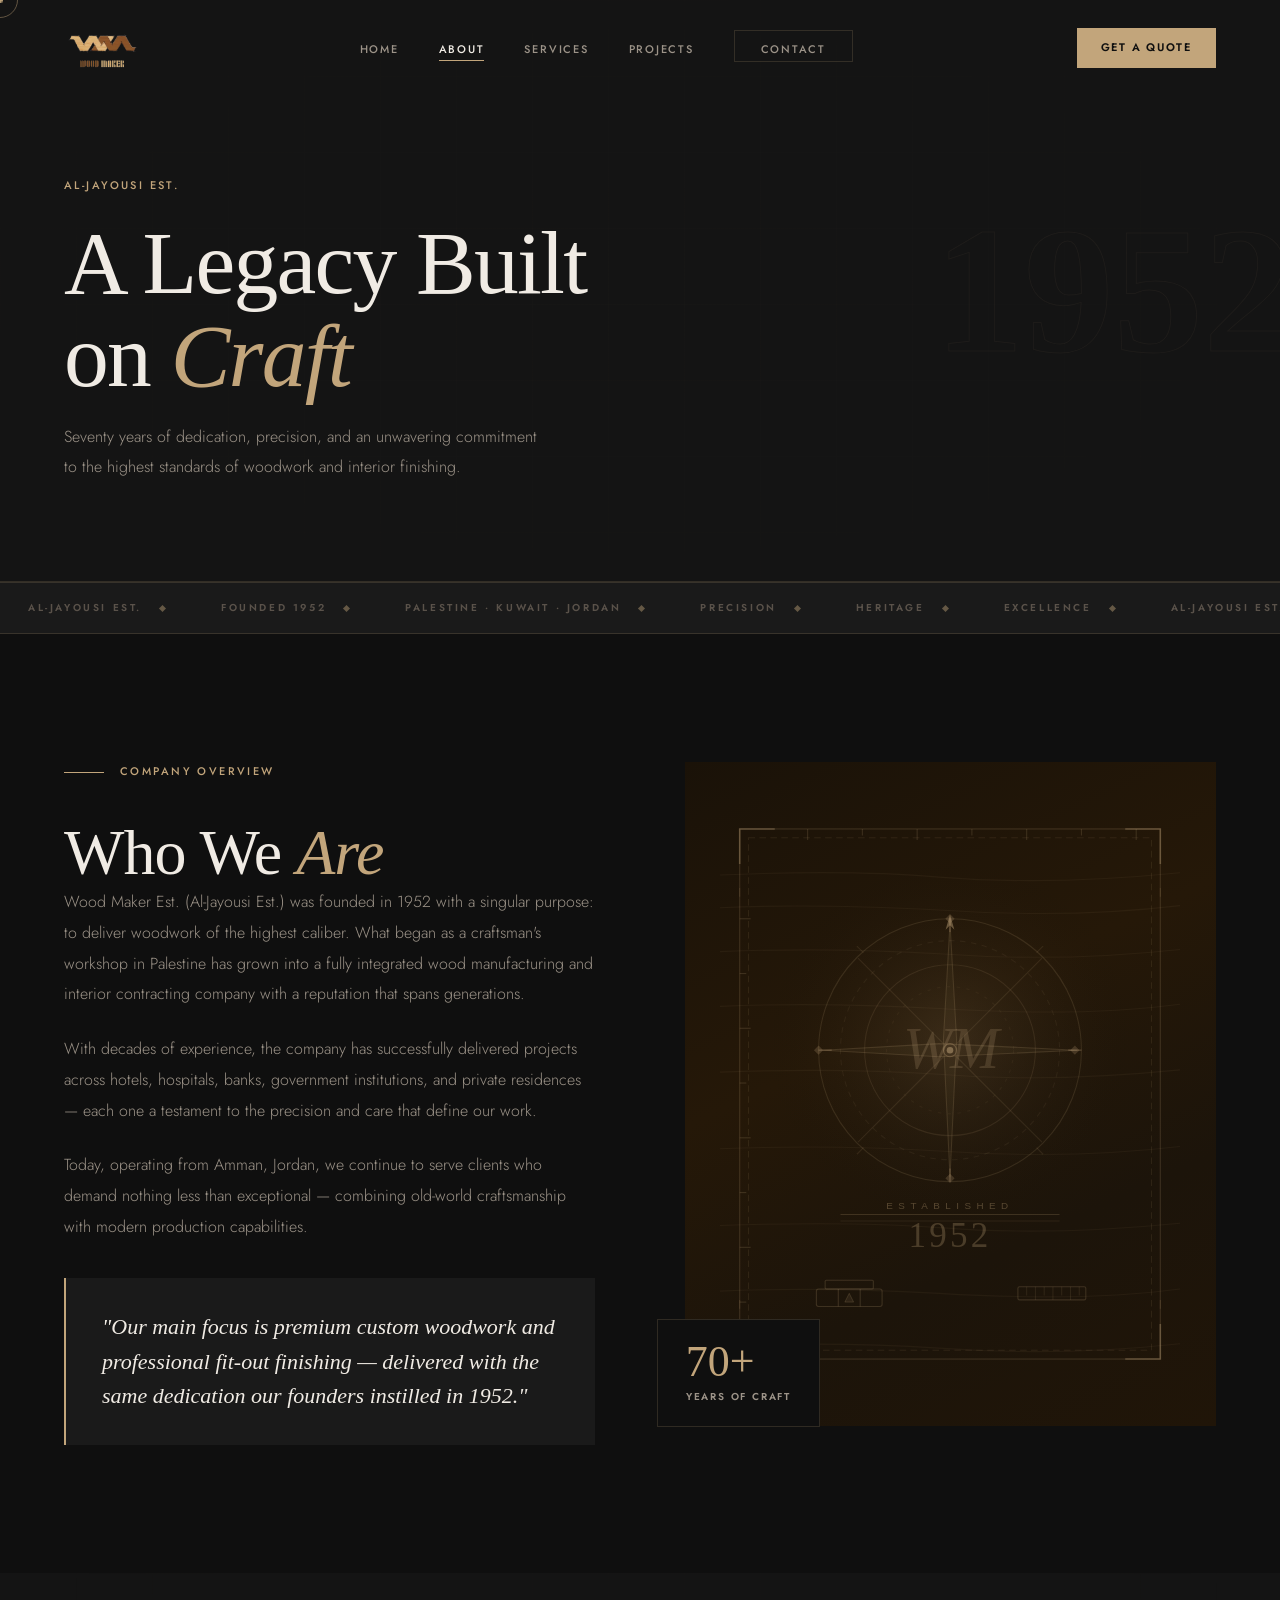
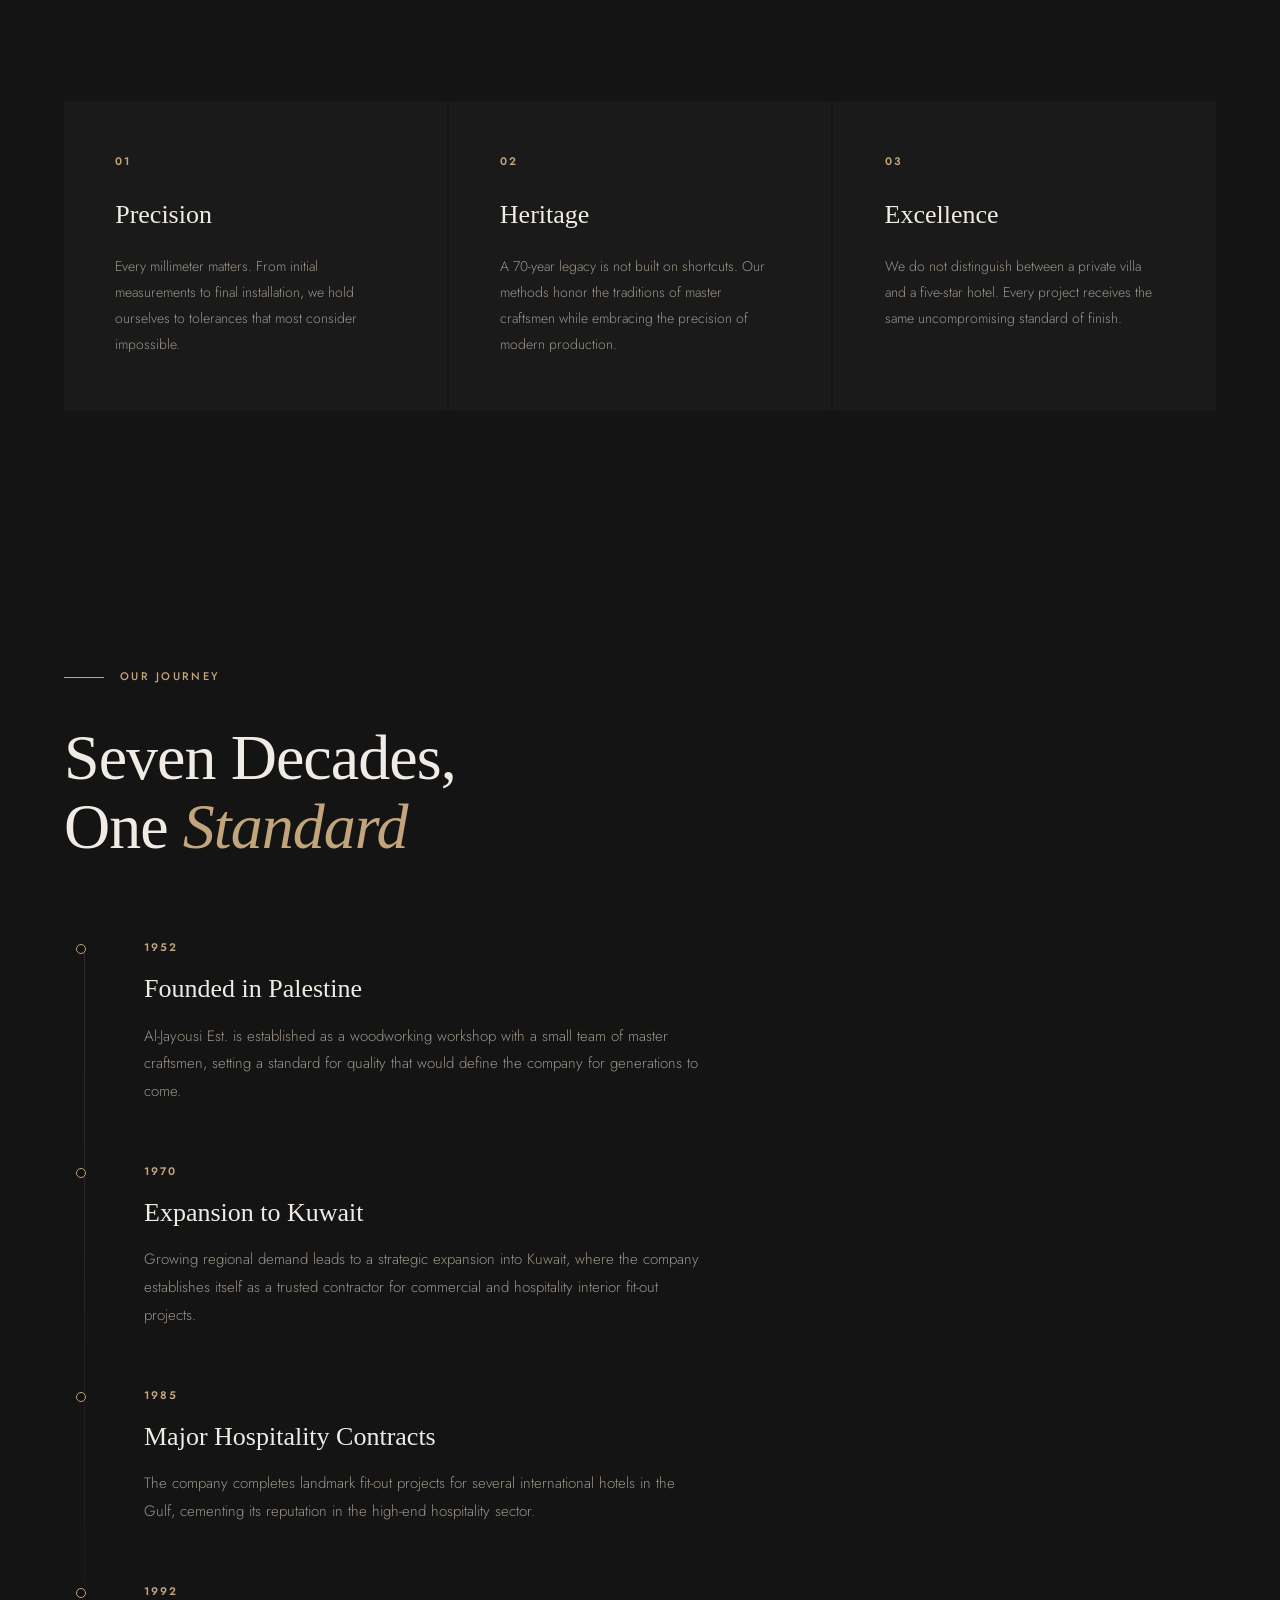
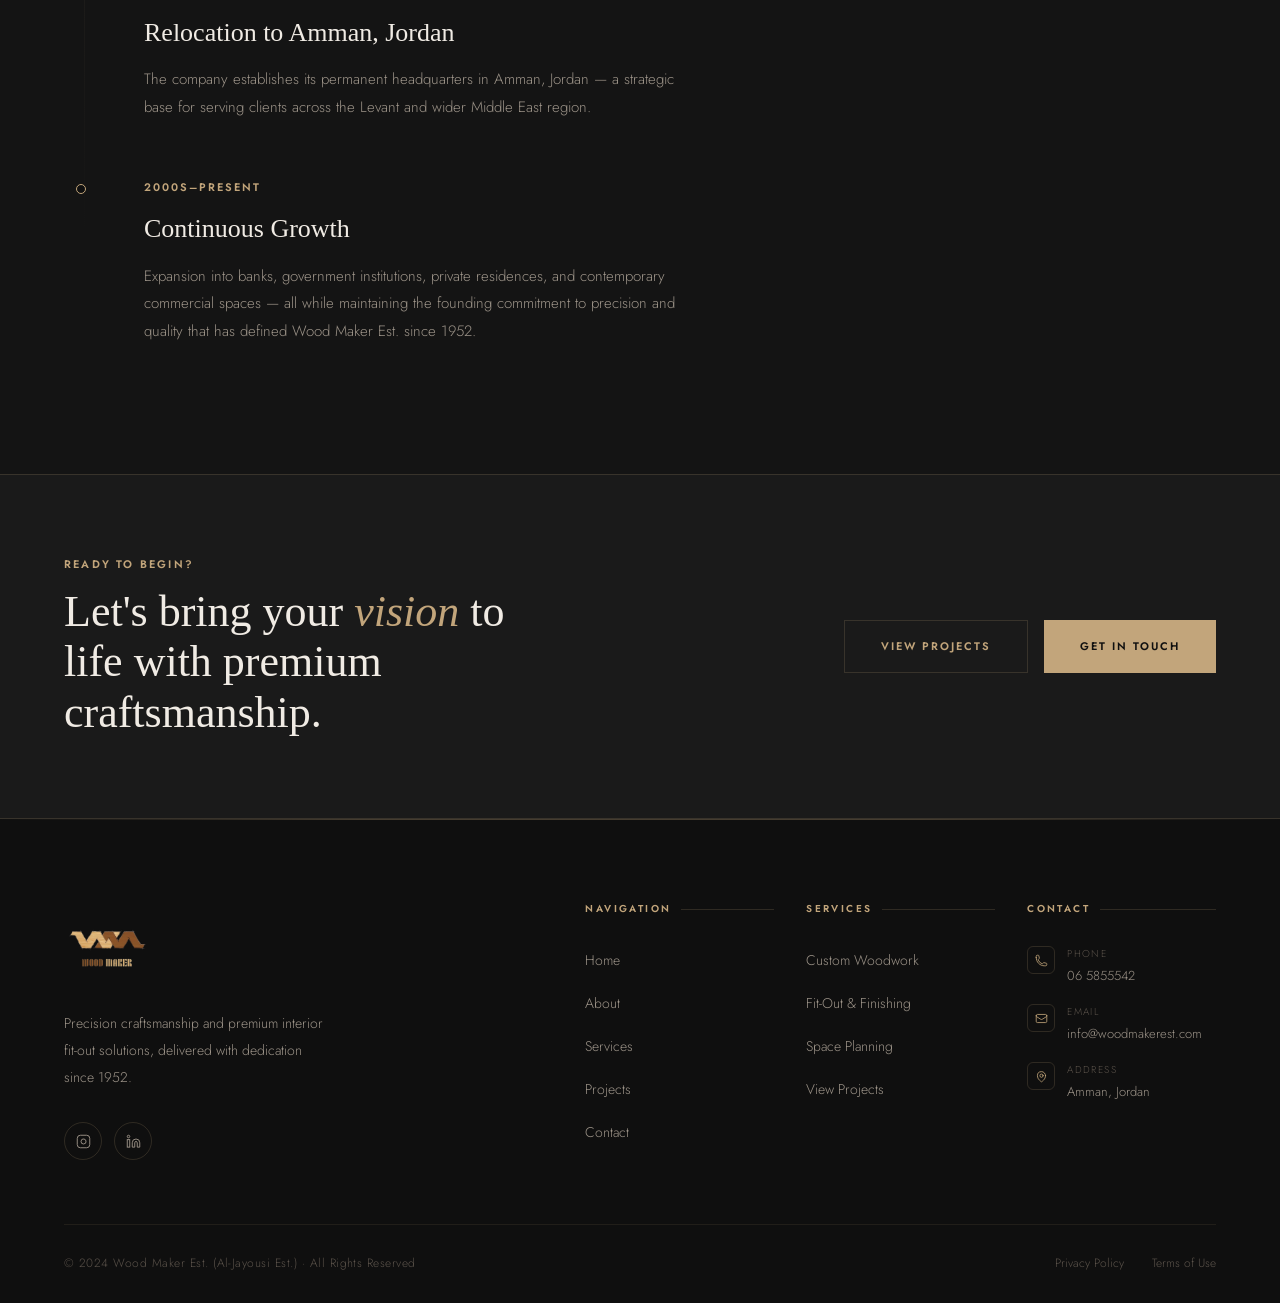
==== commit 0c5dd329: "Add rich illustrations and visual enhancements across all pages - Hero: canvas particle system (floa" ====
--- a/about.html
+++ b/about.html
@@ -41,14 +41,33 @@
 <main>
 
   <!-- Page Header -->
-  <header class="page-header" data-bg-text="1952">
-    <span class="overline fade-in">Al-Jayousi Est.</span>
-    <h1 class="fade-in delay-1">A Legacy Built<br>on <em>Craft</em></h1>
-    <p class="page-header-sub fade-in delay-2">
+  <header class="page-header" data-bg-text="1952" style="position:relative;overflow:hidden;">
+    <div class="section-geo-bg" aria-hidden="true" style="opacity:.6;"></div>
+    <span class="overline fade-in" style="position:relative;z-index:1;">Al-Jayousi Est.</span>
+    <h1 class="fade-in delay-1" style="position:relative;z-index:1;">A Legacy Built<br>on <em>Craft</em></h1>
+    <p class="page-header-sub fade-in delay-2" style="position:relative;z-index:1;">
       Seventy years of dedication, precision, and an unwavering commitment
       to the highest standards of woodwork and interior finishing.
     </p>
   </header>
+
+  <!-- Marquee strip -->
+  <div class="marquee-strip" aria-hidden="true">
+    <div class="marquee-track">
+      <span class="marquee-item">Al-Jayousi Est. <span class="marquee-diamond"></span></span>
+      <span class="marquee-item">Founded 1952 <span class="marquee-diamond"></span></span>
+      <span class="marquee-item">Palestine · Kuwait · Jordan <span class="marquee-diamond"></span></span>
+      <span class="marquee-item">Precision <span class="marquee-diamond"></span></span>
+      <span class="marquee-item">Heritage <span class="marquee-diamond"></span></span>
+      <span class="marquee-item">Excellence <span class="marquee-diamond"></span></span>
+      <span class="marquee-item">Al-Jayousi Est. <span class="marquee-diamond"></span></span>
+      <span class="marquee-item">Founded 1952 <span class="marquee-diamond"></span></span>
+      <span class="marquee-item">Palestine · Kuwait · Jordan <span class="marquee-diamond"></span></span>
+      <span class="marquee-item">Precision <span class="marquee-diamond"></span></span>
+      <span class="marquee-item">Heritage <span class="marquee-diamond"></span></span>
+      <span class="marquee-item">Excellence <span class="marquee-diamond"></span></span>
+    </div>
+  </div>
 
   <!-- Company Overview -->
   <section class="section">
@@ -82,13 +101,157 @@
 
         <div class="fade-in delay-2" style="position:relative;">
           <div class="about-img-frame">
-            <!-- Replace with actual workshop/showroom photo -->
-            <div style="width:100%;height:100%;background:linear-gradient(155deg,#1e1408 0%,#2e1e0a 40%,#1c140a 70%,#241a0c 100%);display:flex;align-items:center;justify-content:center;position:relative;">
-              <div style="position:absolute;inset:0;background:repeating-linear-gradient(90deg,transparent 0,transparent 10px,rgba(194,165,123,.018) 10px,rgba(194,165,123,.018) 11px);"></div>
-              <div style="text-align:center;position:relative;z-index:1;">
-                <p style="font-family:'Cormorant Garant',serif;font-size:80px;font-weight:300;color:rgba(194,165,123,.18);line-height:1;">WM</p>
-                <p style="font-size:11px;letter-spacing:.2em;text-transform:uppercase;color:rgba(194,165,123,.3);margin-top:8px;">Est. 1952</p>
-              </div>
+            <!-- SVG Workshop Illustration -->
+            <div class="about-svg-illus" style="background:linear-gradient(155deg,#1a1208 0%,#251808 40%,#1c140a 70%,#201508 100%);">
+              <svg viewBox="0 0 420 520" fill="none" xmlns="http://www.w3.org/2000/svg" style="width:100%;height:100%;">
+                <defs>
+                  <radialGradient id="centerGlowAbout" cx="50%" cy="45%" r="50%">
+                    <stop offset="0%" stop-color="rgba(194,165,123,0.14)"/>
+                    <stop offset="100%" stop-color="transparent"/>
+                  </radialGradient>
+                  <radialGradient id="goldRad" cx="50%" cy="50%" r="50%">
+                    <stop offset="0%" stop-color="rgba(194,165,123,0.18)"/>
+                    <stop offset="100%" stop-color="transparent"/>
+                  </radialGradient>
+                </defs>
+
+                <!-- Wood grain background lines -->
+                <g stroke="rgba(194,165,123,0.06)" stroke-width="1">
+                  <path d="M 0 60 Q 120 55 200 62 Q 300 70 420 58"/>
+                  <path d="M 0 90 Q 80 86 200 92 Q 320 100 420 88"/>
+                  <path d="M 0 130 Q 100 126 200 132 Q 310 140 420 128"/>
+                  <path d="M 0 180 Q 90 176 200 182 Q 330 190 420 178"/>
+                  <path d="M 0 240 Q 110 236 200 242 Q 300 250 420 238"/>
+                  <path d="M 0 310 Q 100 306 200 312 Q 320 320 420 308"/>
+                  <path d="M 0 380 Q 120 376 200 382 Q 300 390 420 378"/>
+                  <path d="M 0 440 Q 90 436 200 442 Q 330 450 420 438"/>
+                  <path d="M 0 490 Q 110 486 200 492 Q 310 500 420 488"/>
+                </g>
+
+                <!-- Outer ornamental frame -->
+                <rect x="18" y="18" width="384" height="484" stroke="rgba(194,165,123,0.2)" stroke-width="1" fill="none"/>
+                <rect x="26" y="26" width="368" height="468" stroke="rgba(194,165,123,0.1)" stroke-width="1" fill="none" stroke-dasharray="6 4"/>
+
+                <!-- Corner bracket ornaments -->
+                <g stroke="rgba(194,165,123,0.35)" stroke-width="1.5" fill="none">
+                  <path d="M 18 50 L 18 18 L 50 18"/>
+                  <path d="M 370 18 L 402 18 L 402 50"/>
+                  <path d="M 402 470 L 402 502 L 370 502"/>
+                  <path d="M 50 502 L 18 502 L 18 470"/>
+                </g>
+                <!-- Inner corner dashes -->
+                <g stroke="rgba(194,165,123,0.15)" stroke-width="1">
+                  <line x1="18" y1="72" x2="18" y2="80"/>
+                  <line x1="402" y1="72" x2="402" y2="80"/>
+                  <line x1="18" y1="448" x2="18" y2="456"/>
+                  <line x1="402" y1="448" x2="402" y2="456"/>
+                </g>
+
+                <!-- Center radial glow -->
+                <ellipse cx="210" cy="230" rx="180" ry="180" fill="url(#centerGlowAbout)"/>
+
+                <!-- Outer decorative circle -->
+                <circle cx="210" cy="220" r="120" stroke="rgba(194,165,123,0.15)" stroke-width="1" fill="none"/>
+                <circle cx="210" cy="220" r="100" stroke="rgba(194,165,123,0.08)" stroke-width="1" fill="none" stroke-dasharray="5 5"/>
+                <circle cx="210" cy="220" r="78"  stroke="rgba(194,165,123,0.12)" stroke-width="1" fill="none"/>
+                <circle cx="210" cy="220" r="58"  stroke="rgba(194,165,123,0.06)" stroke-width="1" fill="none" stroke-dasharray="3 6"/>
+
+                <!-- Compass rose / geometric star -->
+                <g stroke="rgba(194,165,123,0.18)" stroke-width="1" fill="none">
+                  <!-- 8-point star from 4 diamonds -->
+                  <polygon points="210,104 216,210 210,336 204,210" fill="rgba(194,165,123,0.04)"/>
+                  <polygon points="94,220 200,214 326,220 200,226" fill="rgba(194,165,123,0.04)"/>
+                </g>
+                <!-- Diagonal star arms -->
+                <g stroke="rgba(194,165,123,0.12)" stroke-width="1">
+                  <line x1="126" y1="136" x2="204" y2="214"/>
+                  <line x1="294" y1="136" x2="216" y2="214"/>
+                  <line x1="126" y1="304" x2="204" y2="226"/>
+                  <line x1="294" y1="304" x2="216" y2="226"/>
+                </g>
+                <!-- Cardinal tick marks on outer circle -->
+                <g stroke="rgba(194,165,123,0.25)" stroke-width="1.5">
+                  <line x1="210" y1="100" x2="210" y2="112"/>
+                  <line x1="210" y1="328" x2="210" y2="340"/>
+                  <line x1="90"  y1="220" x2="102" y2="220"/>
+                  <line x1="318" y1="220" x2="330" y2="220"/>
+                </g>
+                <!-- Secondary tick marks -->
+                <g stroke="rgba(194,165,123,0.12)" stroke-width="1">
+                  <line x1="295" y1="125" x2="289" y2="131"/>
+                  <line x1="125" y1="125" x2="131" y2="131"/>
+                  <line x1="125" y1="315" x2="131" y2="309"/>
+                  <line x1="295" y1="315" x2="289" y2="309"/>
+                </g>
+
+                <!-- North pointer -->
+                <polygon points="210,96 206,110 210,106 214,110" fill="rgba(194,165,123,0.45)"/>
+                <!-- Small dot at center -->
+                <circle cx="210" cy="220" r="3" fill="rgba(194,165,123,0.5)"/>
+                <circle cx="210" cy="220" r="6" stroke="rgba(194,165,123,0.3)" stroke-width="1" fill="none"/>
+
+                <!-- WM Monogram -->
+                <text x="210" y="236" font-family="Georgia, serif" font-size="54" font-weight="400" fill="rgba(194,165,123,0.2)" text-anchor="middle" font-style="italic" letter-spacing="-2">WM</text>
+
+                <!-- Decorative small diamonds at cardinal points -->
+                <g fill="rgba(194,165,123,0.22)">
+                  <rect x="207" y="97"  width="6" height="6" transform="rotate(45 210 100)"/>
+                  <rect x="207" y="334" width="6" height="6" transform="rotate(45 210 337)"/>
+                  <rect x="87"  y="217" width="6" height="6" transform="rotate(45 90 220)"/>
+                  <rect x="321" y="217" width="6" height="6" transform="rotate(45 324 220)"/>
+                </g>
+
+                <!-- Established banner -->
+                <line x1="110" y1="370" x2="310" y2="370" stroke="rgba(194,165,123,0.2)" stroke-width="1"/>
+                <line x1="110" y1="376" x2="310" y2="376" stroke="rgba(194,165,123,0.1)" stroke-width="1"/>
+                <text x="210" y="365" font-family="Arial,sans-serif" font-size="9" fill="rgba(194,165,123,0.35)" text-anchor="middle" letter-spacing="5">ESTABLISHED</text>
+                <text x="210" y="400" font-family="Georgia,serif" font-size="32" fill="rgba(194,165,123,0.28)" text-anchor="middle" letter-spacing="3" font-weight="300">1952</text>
+
+                <!-- Measurement tick marks on left border -->
+                <g stroke="rgba(194,165,123,0.18)" stroke-width="1">
+                  <line x1="18" y1="100" x2="28" y2="100"/>
+                  <line x1="18" y1="150" x2="24" y2="150"/>
+                  <line x1="18" y1="200" x2="28" y2="200"/>
+                  <line x1="18" y1="250" x2="24" y2="250"/>
+                  <line x1="18" y1="300" x2="28" y2="300"/>
+                  <line x1="18" y1="350" x2="24" y2="350"/>
+                  <line x1="18" y1="400" x2="28" y2="400"/>
+                  <line x1="18" y1="450" x2="24" y2="450"/>
+                </g>
+                <!-- Measurement tick marks on top border -->
+                <g stroke="rgba(194,165,123,0.18)" stroke-width="1">
+                  <line x1="80"  y1="18" x2="80"  y2="28"/>
+                  <line x1="130" y1="18" x2="130" y2="24"/>
+                  <line x1="180" y1="18" x2="180" y2="28"/>
+                  <line x1="230" y1="18" x2="230" y2="24"/>
+                  <line x1="280" y1="18" x2="280" y2="28"/>
+                  <line x1="330" y1="18" x2="330" y2="24"/>
+                  <line x1="380" y1="18" x2="380" y2="28"/>
+                </g>
+
+                <!-- Small tool silhouette — wood plane at bottom -->
+                <g transform="translate(88, 430)" stroke="rgba(194,165,123,0.2)" stroke-width="1" fill="none">
+                  <rect x="0" y="8" width="60" height="16" rx="2"/>
+                  <rect x="8" y="0" width="44" height="8" rx="1"/>
+                  <line x1="20" y1="8"  x2="20" y2="24"/>
+                  <line x1="40" y1="8"  x2="40" y2="24"/>
+                  <polygon points="30,12 26,20 34,20" fill="rgba(194,165,123,0.1)" stroke-width=".8"/>
+                </g>
+
+                <!-- Small ruler silhouette at bottom-right -->
+                <g transform="translate(272, 432)" stroke="rgba(194,165,123,0.2)" stroke-width="1" fill="none">
+                  <rect x="0" y="4" width="62" height="12" rx="1.5"/>
+                  <g stroke-width=".8" opacity=".7">
+                    <line x1="8"  y1="4" x2="8"  y2="12"/>
+                    <line x1="16" y1="4" x2="16" y2="16"/>
+                    <line x1="24" y1="4" x2="24" y2="12"/>
+                    <line x1="32" y1="4" x2="32" y2="16"/>
+                    <line x1="40" y1="4" x2="40" y2="12"/>
+                    <line x1="48" y1="4" x2="48" y2="16"/>
+                    <line x1="56" y1="4" x2="56" y2="12"/>
+                  </g>
+                </g>
+              </svg>
             </div>
           </div>
           <div class="about-img-badge">
@@ -101,8 +264,9 @@
   </section>
 
   <!-- Mission & Values -->
-  <section class="section" style="background:var(--bg-2);">
-    <div class="container">
+  <section class="section" style="background:var(--bg-2);position:relative;overflow:hidden;">
+    <div class="section-geo-bg" aria-hidden="true"></div>
+    <div class="container" style="position:relative;z-index:1;">
       <div class="values-grid" style="display:grid;grid-template-columns:repeat(3,1fr);gap:2px;">
 
         <div style="background:var(--bg-3);padding:clamp(36px,4vw,52px);border-bottom:2px solid transparent;transition:border-color .4s;"
--- a/styles.css
+++ b/styles.css
@@ -1301,3 +1301,291 @@
   .proj-item:hover .proj-img-wrap { transform: none; }
   .client-logo:hover   { transform: none; }
 }
+
+/* ============================================================
+   VISUAL ENHANCEMENTS — Illustrations, Particles & Decorations
+   ============================================================ */
+
+/* ── Hero Canvas ─────────────────────────────────────────────── */
+#heroCanvas {
+  position: absolute; inset: 0; z-index: 1;
+  pointer-events: none; opacity: .55;
+  width: 100%; height: 100%;
+}
+
+/* ── Hero SVG Geometric Lines ────────────────────────────────── */
+.hero-svg-deco {
+  position: absolute; inset: 0; z-index: 1;
+  pointer-events: none; overflow: hidden;
+}
+.hero-svg-deco svg { width: 100%; height: 100%; }
+
+/* ── Marquee Strip ───────────────────────────────────────────── */
+.marquee-strip {
+  overflow: hidden;
+  border-top: 1px solid var(--accent-border);
+  border-bottom: 1px solid var(--accent-border);
+  background: var(--bg-3);
+  padding: 16px 0;
+  position: relative; z-index: 10;
+}
+.marquee-track {
+  display: flex; gap: 0;
+  animation: marqueeScroll 40s linear infinite;
+  width: max-content;
+}
+.marquee-track:hover { animation-play-state: paused; }
+.marquee-item {
+  display: inline-flex; align-items: center; gap: 18px;
+  padding: 0 28px;
+  font-size: 10px; font-weight: 600;
+  letter-spacing: .26em; text-transform: uppercase;
+  color: var(--text-3); white-space: nowrap; flex-shrink: 0;
+}
+.marquee-diamond {
+  width: 5px; height: 5px; flex-shrink: 0;
+  background: var(--accent); opacity: .45;
+  transform: rotate(45deg);
+}
+@keyframes marqueeScroll {
+  from { transform: translateX(0); }
+  to   { transform: translateX(-50%); }
+}
+
+/* ── Section Geometric Grid Bg ───────────────────────────────── */
+.section-geo-bg {
+  position: absolute; inset: 0; pointer-events: none; z-index: 0;
+  background-image:
+    linear-gradient(rgba(194,165,123,.025) 1px, transparent 1px),
+    linear-gradient(90deg, rgba(194,165,123,.025) 1px, transparent 1px);
+  background-size: 76px 76px;
+  -webkit-mask-image: radial-gradient(ellipse 90% 90% at 50% 50%, black 0%, transparent 80%);
+  mask-image: radial-gradient(ellipse 90% 90% at 50% 50%, black 0%, transparent 80%);
+}
+
+/* ── Diagonal Animated Lines Bg ──────────────────────────────── */
+.diag-lines-bg {
+  position: absolute; left: -50%; top: -50%;
+  width: 200%; height: 200%;
+  pointer-events: none; z-index: 0;
+  background: repeating-linear-gradient(
+    -45deg,
+    transparent 0, transparent 26px,
+    rgba(194,165,123,.014) 26px, rgba(194,165,123,.014) 27px
+  );
+  animation: diagShift 32s linear infinite;
+}
+@keyframes diagShift {
+  from { transform: translate(0, 0); }
+  to   { transform: translate(80px, 80px); }
+}
+
+/* ── Wood Grain Overlay ──────────────────────────────────────── */
+.woodgrain-overlay {
+  position: absolute; inset: 0; pointer-events: none; z-index: 0;
+  background:
+    repeating-linear-gradient(
+      93deg,
+      transparent 0, transparent 12px,
+      rgba(194,165,123,.011) 12px, rgba(194,165,123,.011) 13px,
+      transparent 13px, transparent 28px,
+      rgba(101,68,33,.007) 28px, rgba(101,68,33,.007) 29px
+    );
+}
+
+/* ── Enhanced Service Icon Diamond Frame ─────────────────────── */
+.service-icon-wrap {
+  position: relative; width: 72px; height: 72px;
+  margin-bottom: 32px; flex-shrink: 0;
+}
+.service-icon-diamond {
+  position: absolute; inset: 0;
+  border: 1px solid rgba(194,165,123,.18);
+  background: radial-gradient(ellipse at center, rgba(194,165,123,.055) 0%, transparent 70%);
+  transform: rotate(45deg);
+  transition: border-color .4s, background .4s;
+}
+.service-icon-diamond::after {
+  content: '';
+  position: absolute; inset: 6px;
+  border: 1px solid rgba(194,165,123,.08);
+  transition: border-color .4s;
+}
+.service-card:hover .service-icon-diamond {
+  border-color: rgba(194,165,123,.45);
+  background: radial-gradient(ellipse at center, rgba(194,165,123,.14) 0%, transparent 70%);
+}
+.service-card:hover .service-icon-diamond::after { border-color: rgba(194,165,123,.22); }
+.service-icon-center {
+  position: absolute; inset: 0;
+  display: flex; align-items: center; justify-content: center; z-index: 1;
+}
+.service-icon-center svg { width: 30px; height: 30px; color: var(--accent); }
+
+/* ── Floating SVG Decoration ─────────────────────────────────── */
+.float-deco {
+  position: absolute; pointer-events: none;
+  opacity: .05; z-index: 0;
+  color: var(--accent);
+}
+.float-deco svg { display: block; }
+
+/* ── Decorative Corner Brackets ──────────────────────────────── */
+.corner-brackets {
+  position: absolute; inset: 20px;
+  pointer-events: none; z-index: 2;
+}
+.corner-brackets::before,
+.corner-brackets::after,
+.corner-brackets-inner::before,
+.corner-brackets-inner::after {
+  content: ''; position: absolute;
+  width: 28px; height: 28px;
+  border-color: rgba(194,165,123,.22);
+  border-style: solid;
+}
+.corner-brackets::before {
+  top: 0; left: 0;
+  border-width: 1px 0 0 1px;
+}
+.corner-brackets::after {
+  top: 0; right: 0;
+  border-width: 1px 1px 0 0;
+}
+.corner-brackets-inner::before {
+  bottom: 0; left: 0;
+  border-width: 0 0 1px 1px;
+}
+.corner-brackets-inner::after {
+  bottom: 0; right: 0;
+  border-width: 0 1px 1px 0;
+}
+
+/* ── Sparkle / Rising Dots ───────────────────────────────────── */
+.sparkle-dot {
+  position: absolute; pointer-events: none; z-index: 3;
+  width: 3px; height: 3px;
+  background: var(--accent); border-radius: 50%; opacity: 0;
+}
+@keyframes sparkleRise {
+  0%   { opacity: 0; transform: translateY(0) scale(0); }
+  25%  { opacity: .7; transform: translateY(-12px) scale(1); }
+  100% { opacity: 0; transform: translateY(-36px) scale(.3); }
+}
+.sparkle-dot:nth-child(1)  { animation: sparkleRise 5s ease-out infinite 0s; }
+.sparkle-dot:nth-child(2)  { animation: sparkleRise 5s ease-out infinite 1s; }
+.sparkle-dot:nth-child(3)  { animation: sparkleRise 5s ease-out infinite 2s; }
+.sparkle-dot:nth-child(4)  { animation: sparkleRise 5s ease-out infinite 3s; }
+.sparkle-dot:nth-child(5)  { animation: sparkleRise 5s ease-out infinite 4s; }
+
+/* ── Glow Pulse Orb ──────────────────────────────────────────── */
+.glow-orb {
+  position: absolute; border-radius: 50%;
+  pointer-events: none; filter: blur(70px);
+  animation: glowPulse 6s ease-in-out infinite;
+}
+@keyframes glowPulse {
+  0%, 100% { opacity: .07; transform: scale(1); }
+  50%       { opacity: .16; transform: scale(1.15); }
+}
+
+/* ── Ornamental Divider ──────────────────────────────────────── */
+.ornament-divider {
+  display: flex; align-items: center; gap: 16px;
+  padding: 0 var(--pad);
+  pointer-events: none;
+}
+.ornament-divider-line {
+  flex: 1; height: 1px;
+  background: linear-gradient(90deg, transparent, rgba(194,165,123,.18) 50%, transparent);
+}
+.ornament-divider-center {
+  display: flex; align-items: center; gap: 10px; flex-shrink: 0;
+}
+.ornament-div-diamond {
+  width: 6px; height: 6px;
+  background: var(--accent); transform: rotate(45deg);
+  opacity: .5;
+}
+.ornament-div-line {
+  width: 20px; height: 1px;
+  background: rgba(194,165,123,.3);
+}
+
+/* ── Ring Expand Animation ───────────────────────────────────── */
+.ring-expand {
+  position: absolute; border-radius: 50%;
+  border: 1px solid rgba(194,165,123,.15);
+  pointer-events: none;
+  animation: ringExpand 5s ease-out infinite;
+}
+.ring-expand:nth-child(2) { animation-delay: 1.6s; }
+.ring-expand:nth-child(3) { animation-delay: 3.2s; }
+@keyframes ringExpand {
+  from { opacity: .45; transform: scale(.4); }
+  to   { opacity: 0;   transform: scale(2.8); }
+}
+
+/* ── About Illustration ──────────────────────────────────────── */
+.about-svg-illus {
+  width: 100%; height: 100%; min-height: 420px;
+  display: flex; align-items: center; justify-content: center;
+  position: relative;
+}
+.about-svg-illus svg {
+  width: 100%; height: 100%; max-width: 460px;
+}
+
+/* ── Services floating tool deco ─────────────────────────────── */
+.svc2-section { position: relative; }
+.svc-tool-deco {
+  position: absolute; pointer-events: none; z-index: 0;
+  opacity: .045; color: var(--accent);
+}
+.svc-tool-deco svg { display: block; }
+
+/* ── Process section illustrations ───────────────────────────── */
+.ps-circle { position: relative; overflow: visible; }
+.ps-ring-wrap {
+  position: absolute; inset: 0;
+  display: flex; align-items: center; justify-content: center;
+  pointer-events: none;
+}
+
+/* ── SVG draw-on animation ───────────────────────────────────── */
+@keyframes svgDraw {
+  to { stroke-dashoffset: 0; }
+}
+.svg-draw-line {
+  stroke-dasharray: 800;
+  stroke-dashoffset: 800;
+}
+.svg-draw-line.visible {
+  animation: svgDraw 2.5s ease-out forwards .3s;
+}
+
+/* ── Intro section quote mark ────────────────────────────────── */
+.intro-quote-mark {
+  position: absolute; right: -4%; top: -12%;
+  font-family: var(--font-display);
+  font-size: clamp(200px, 28vw, 380px);
+  font-weight: 600; line-height: 1;
+  color: transparent;
+  -webkit-text-stroke: 1px rgba(194,165,123,.035);
+  pointer-events: none; user-select: none;
+  z-index: 0;
+}
+
+/* ── Contact decorative SVG ──────────────────────────────────── */
+.contact-deco-svg {
+  display: block; width: 100%;
+  max-width: 340px; margin: 40px auto 0;
+  opacity: .85;
+}
+
+/* Mobile: hide heavy decorations */
+@media (max-width: 768px) {
+  .float-deco, .hero-svg-deco, .diag-lines-bg,
+  .svc-tool-deco, .intro-quote-mark { display: none; }
+  .section-geo-bg { opacity: .5; }
+}
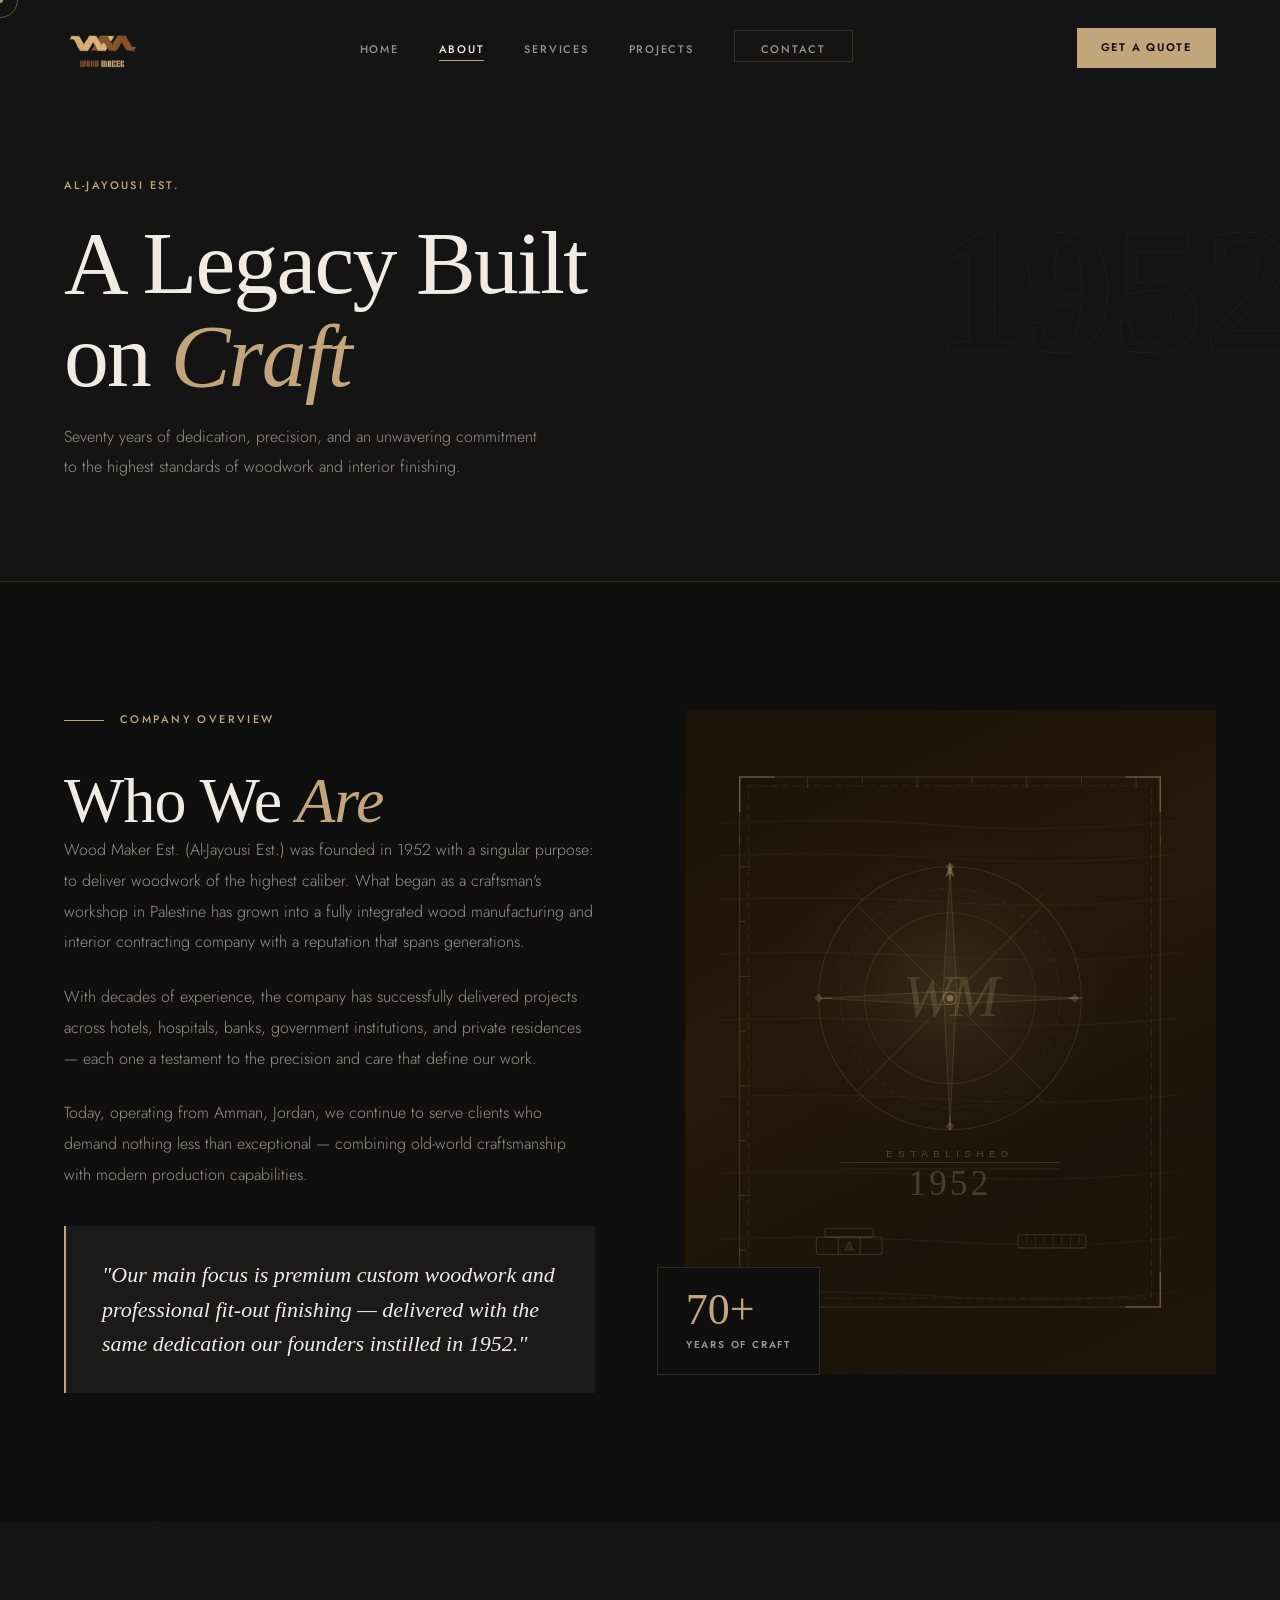
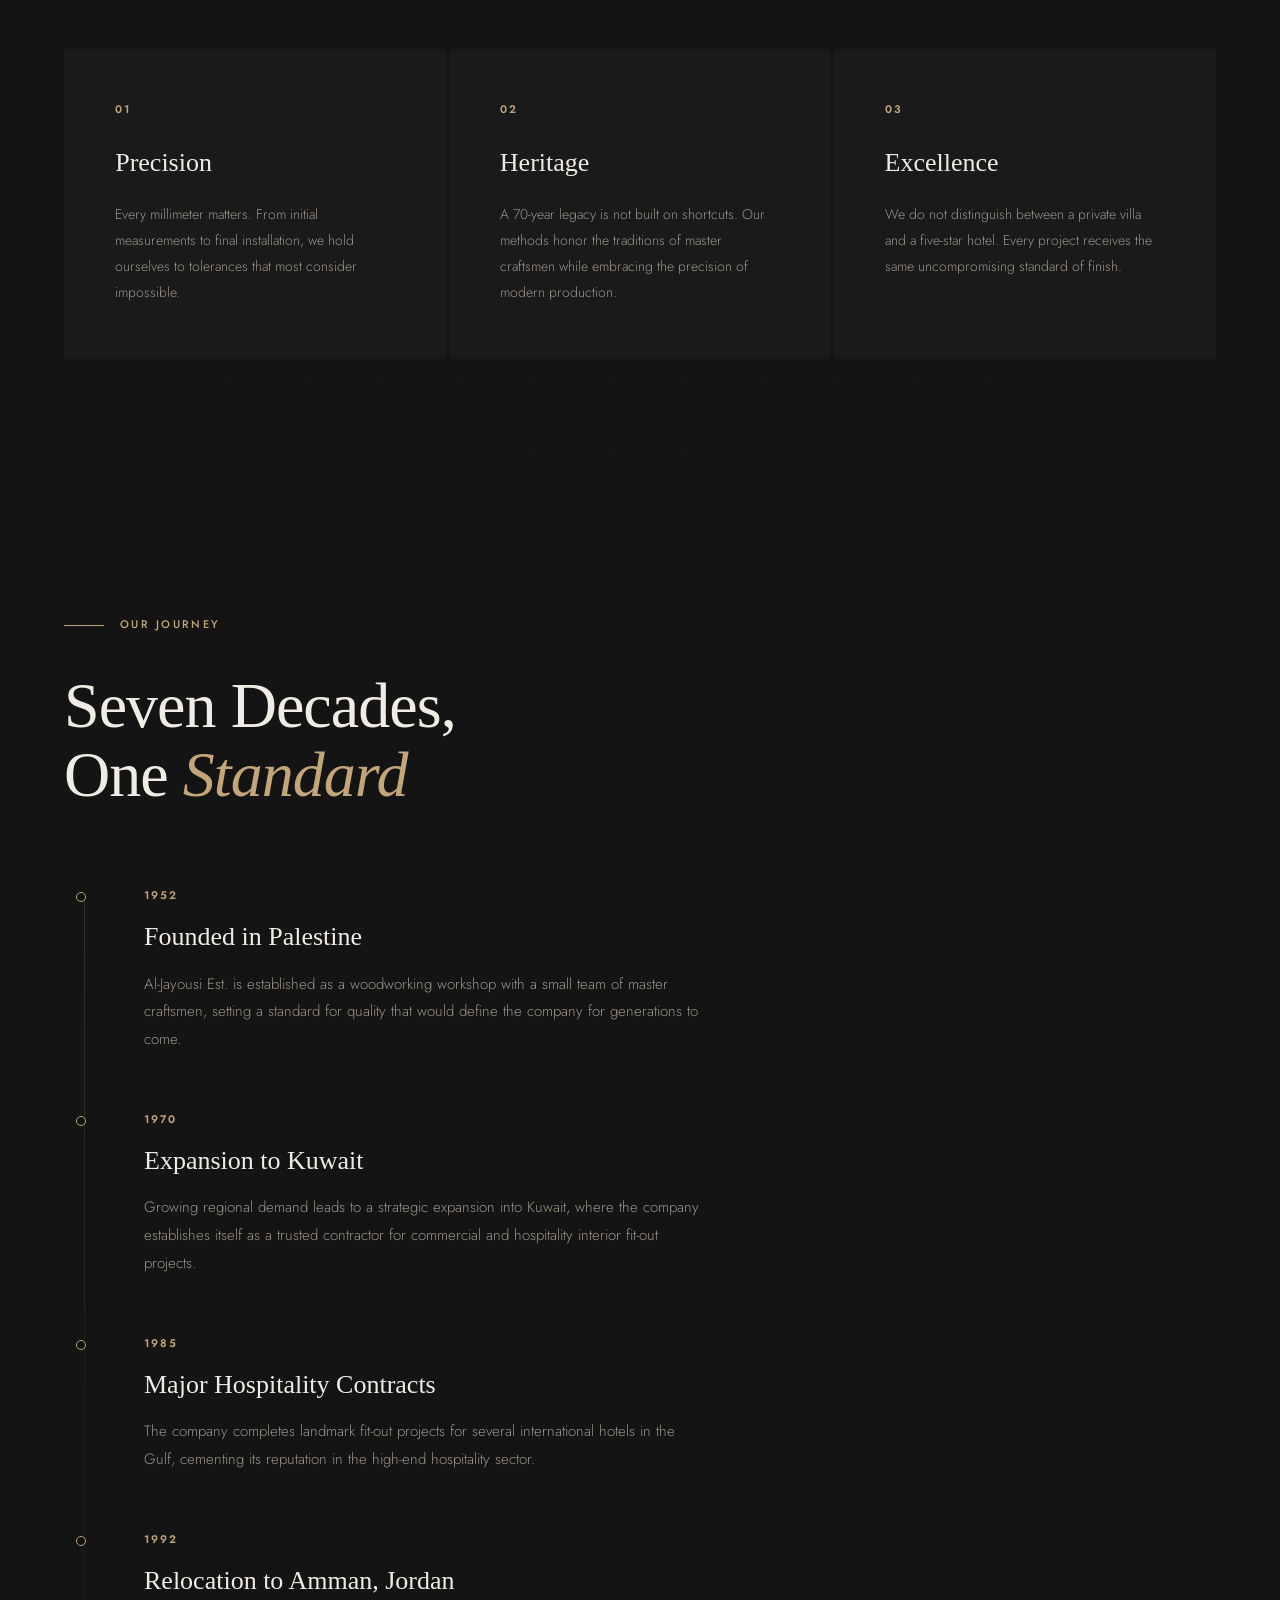
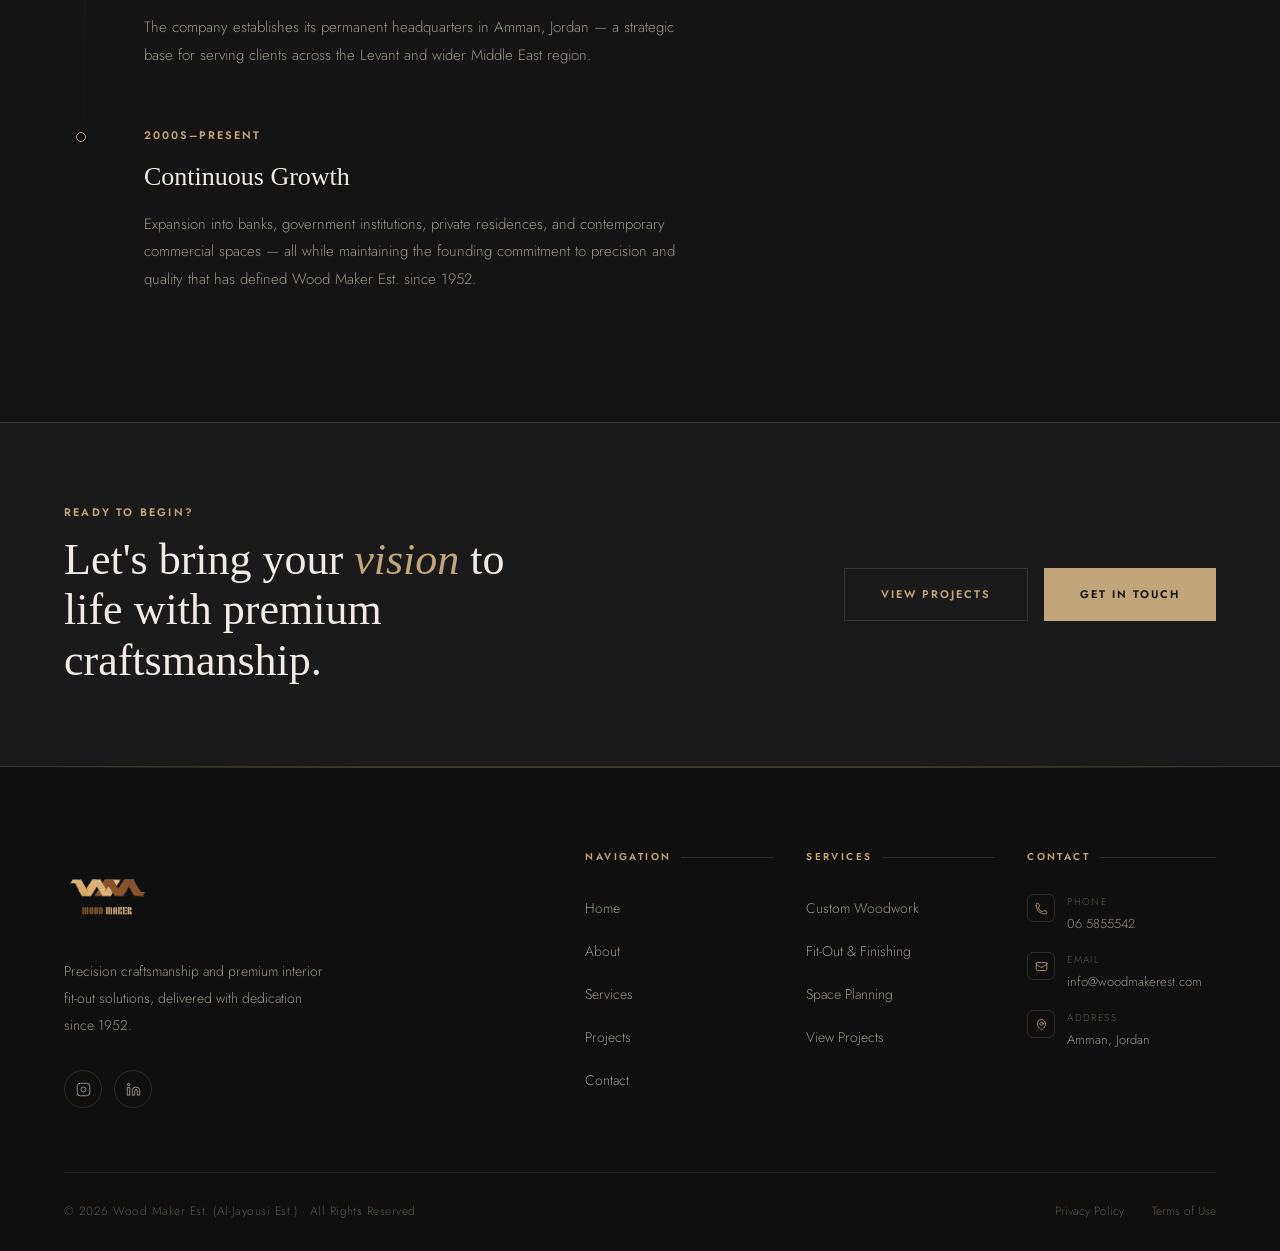
==== commit cb095030: "Fix brand plate SVG, mobile responsiveness, and housekeeping - Redesign contact brand plate SVG: pro" ====
--- a/about.html
+++ b/about.html
@@ -51,24 +51,6 @@
     </p>
   </header>
 
-  <!-- Marquee strip -->
-  <div class="marquee-strip" aria-hidden="true">
-    <div class="marquee-track">
-      <span class="marquee-item">Al-Jayousi Est. <span class="marquee-diamond"></span></span>
-      <span class="marquee-item">Founded 1952 <span class="marquee-diamond"></span></span>
-      <span class="marquee-item">Palestine · Kuwait · Jordan <span class="marquee-diamond"></span></span>
-      <span class="marquee-item">Precision <span class="marquee-diamond"></span></span>
-      <span class="marquee-item">Heritage <span class="marquee-diamond"></span></span>
-      <span class="marquee-item">Excellence <span class="marquee-diamond"></span></span>
-      <span class="marquee-item">Al-Jayousi Est. <span class="marquee-diamond"></span></span>
-      <span class="marquee-item">Founded 1952 <span class="marquee-diamond"></span></span>
-      <span class="marquee-item">Palestine · Kuwait · Jordan <span class="marquee-diamond"></span></span>
-      <span class="marquee-item">Precision <span class="marquee-diamond"></span></span>
-      <span class="marquee-item">Heritage <span class="marquee-diamond"></span></span>
-      <span class="marquee-item">Excellence <span class="marquee-diamond"></span></span>
-    </div>
-  </div>
-
   <!-- Company Overview -->
   <section class="section">
     <div class="container">
@@ -456,7 +438,7 @@
         </div>
       </div>
       <div class="footer-bottom">
-        <p class="footer-copy">© 2024 Wood Maker Est. (Al-Jayousi Est.) · All Rights Reserved</p>
+        <p class="footer-copy">© 2026 Wood Maker Est. (Al-Jayousi Est.) · All Rights Reserved</p>
         <div class="footer-legal">
           <a href="#">Privacy Policy</a>
           <a href="#">Terms of Use</a>
--- a/styles.css
+++ b/styles.css
@@ -555,7 +555,7 @@
 /* ── Clients Section ─────────────────────────────────────────── */
 .clients-section {
   position: relative;
-  background: #111110;
+  background: #f7f4f0;
   padding: 100px 0;
   overflow: hidden;
 }
@@ -564,18 +564,11 @@
   content: '';
   position: absolute;
   left: 0; right: 0; height: 1px;
-  background: linear-gradient(90deg, transparent, rgba(194,165,123,.22) 20%, rgba(194,165,123,.22) 80%, transparent);
+  background: linear-gradient(90deg, transparent, rgba(194,165,123,.4) 20%, rgba(194,165,123,.4) 80%, transparent);
 }
 .clients-section::before { top: 0; }
 .clients-section::after  { bottom: 0; }
-.clients-glow {
-  position: absolute;
-  top: 50%; left: 50%;
-  transform: translate(-50%, -50%);
-  width: 800px; height: 340px;
-  background: radial-gradient(ellipse at center, rgba(194,165,123,.07) 0%, transparent 68%);
-  pointer-events: none;
-}
+.clients-glow { display: none; }
 .clients-header {
   text-align: center;
   margin-bottom: 64px;
@@ -584,56 +577,44 @@
   font-family: var(--font-display);
   font-size: clamp(26px, 3vw, 38px);
   font-weight: 400;
-  color: var(--text);
+  color: #1a1612;
   letter-spacing: .02em;
   margin-bottom: 14px;
   line-height: 1.2;
 }
 .clients-sub {
   font-size: 11px;
-  font-weight: 300;
-  letter-spacing: .18em;
+  font-weight: 500;
+  letter-spacing: .22em;
   text-transform: uppercase;
-  color: var(--text-3);
+  color: #8a7d6e;
 }
 .clients-grid {
   display: grid;
   grid-template-columns: repeat(3, 1fr);
-  border-top: 1px solid rgba(194,165,123,.12);
-  border-left: 1px solid rgba(194,165,123,.12);
+  gap: 2px;
+  background: rgba(194,165,123,.2);
 }
 .client-item {
   display: flex;
   align-items: center;
   justify-content: center;
-  padding: 48px 40px;
-  border-right: 1px solid rgba(194,165,123,.12);
-  border-bottom: 1px solid rgba(194,165,123,.12);
+  padding: 52px 44px;
+  background: #f7f4f0;
   position: relative;
-  transition: background .4s var(--ease);
-}
-.client-item::after {
-  content: '';
-  position: absolute;
-  inset: 0;
-  background: radial-gradient(ellipse at center, rgba(194,165,123,.06) 0%, transparent 72%);
-  opacity: 0;
-  transition: opacity .4s;
-  pointer-events: none;
-}
-.client-item:hover { background: rgba(194,165,123,.03); }
-.client-item:hover::after { opacity: 1; }
+}
 .client-logo {
-  height: 52px; max-width: 150px; width: auto;
+  height: 56px; max-width: 160px; width: auto;
   object-fit: contain; display: block;
-  filter: grayscale(1) brightness(.65) opacity(.52);
-  mix-blend-mode: screen;
-  transition: filter .45s var(--ease), transform .45s var(--ease);
-  position: relative; z-index: 1;
-}
-.client-item:hover .client-logo {
-  filter: brightness(1.25) saturate(1.15) opacity(.95);
-  transform: scale(1.08);
+  filter: none;
+  mix-blend-mode: normal;
+  opacity: 1;
+  transition: transform .3s var(--ease);
+}
+@media (max-width: 480px) {
+  .clients-grid        { grid-template-columns: 1fr 1fr !important; }
+  .client-item         { padding: 36px 24px; }
+  .client-logo         { height: 44px; max-width: 120px; }
 }
 
 /* ── Footer ──────────────────────────────────────────────────── */
@@ -1223,18 +1204,39 @@
 /* Mobile (≤ 768px) */
 @media (max-width: 768px) {
   :root { --nav-h: 64px; }
-  body  { cursor: auto; }
+  body  { cursor: auto; overflow-x: hidden; }
   .cursor-dot, .cursor-ring { display: none; }
 
   /* Nav */
   .nav-links, .nav-cta, .nav-quote { display: none; }
   .nav-hamburger       { display: flex; }
+  .nav                 { padding: 0 clamp(16px,4vw,32px); }
 
   /* Hero */
+  .hero                { padding-bottom: clamp(60px,8vh,100px); }
   .hero-year           { display: none; }
-  .hero-title          { font-size: clamp(38px, 9vw, 60px); }
-  .hero-actions        { flex-direction: column; align-items: flex-start; }
+  .hero-title          { font-size: clamp(36px, 9vw, 58px); }
+  .hero-sub            { font-size: 11px; letter-spacing: .28em; margin-bottom: 40px; }
+  .hero-actions        { flex-direction: column; align-items: flex-start; gap: 12px; }
+  .hero-actions .btn   { width: 100%; justify-content: center; }
   .hero-scroll         { display: none; }
+  .hero-content        { padding: 0 clamp(16px,4vw,32px); }
+
+  /* Page headers */
+  .page-header         { padding: calc(var(--nav-h) + 52px) clamp(16px,4vw,32px) 64px; }
+  .page-header::after  { font-size: clamp(60px,18vw,120px); right: 0; opacity: .6; }
+
+  /* Stats bar */
+  .stats-inner         { grid-template-columns: repeat(2, 1fr); }
+  .stats-item:nth-child(2) { border-right: none; }
+  .stats-item:nth-child(3) { border-top: 1px solid var(--accent-border); }
+  .stats-item:nth-child(4) { border-top: 1px solid var(--accent-border); border-right: none; }
+
+  /* Clients grid — 2 cols on mobile */
+  .clients-grid        { grid-template-columns: repeat(2, 1fr) !important; }
+  .client-item         { padding: 36px 24px; }
+  .client-logo         { height: 44px; max-width: 130px; }
+  .client-hide-mobile  { display: none !important; }
 
   /* Grids */
   .projects-preview-grid { grid-template-columns: 1fr; }
@@ -1243,13 +1245,23 @@
   .footer-nav-cols        { grid-template-columns: 1fr 1fr; gap: 24px; }
   .footer-bottom          { flex-direction: column; align-items: flex-start; }
 
+  /* Intro stats — horizontal row */
+  .intro-stats         { flex-direction: row; flex-wrap: wrap; gap: 0; }
+  .stat-item           { flex: 1 1 calc(50% - 20px); min-width: 120px; }
+
   /* Process */
   .ps-grid             { grid-template-columns: 1fr 1fr; gap: 36px; }
+  .ps-grid::before     { display: none; }
+
+  /* Service cards — icon size */
+  .service-icon-wrap   { width: 60px; height: 60px; margin-bottom: 24px; }
+  .service-icon-center svg { width: 26px; height: 26px; }
 
   /* Forms */
   .form-row            { grid-template-columns: 1fr; gap: 0; }
 
   /* About */
+  .about-img-frame     { aspect-ratio: 3/2; max-height: 340px; }
   .about-img-badge     { left: 0; }
   .timeline            { padding-left: 48px; }
   .timeline::before    { left: 8px; }
@@ -1260,6 +1272,8 @@
   .svc2-bg-num         { font-size: clamp(100px, 22vw, 160px); top: 16px; transform: none; }
   .svc2-images         { grid-template-columns: 1fr; grid-template-rows: 240px 160px; }
   .svc2-img-primary    { grid-row: span 1; }
+  .svc2-title          { font-size: clamp(36px, 7vw, 56px); }
+  .svc2-tags           { gap: 8px; }
 
   /* Project modal */
   .proj-modal          { padding: 0; align-items: flex-end; }
@@ -1268,6 +1282,14 @@
   .modal-info          { max-height: 52vh; overflow-y: auto; padding: 24px 20px; }
   .modal-close         { top: 12px; right: 12px; }
 
+  /* Contact */
+  .contact-grid        { grid-template-columns: 1fr; }
+  .contact-form-box    { padding: clamp(24px,4vw,40px); }
+  .detail-icon         { width: 38px; height: 38px; flex-shrink: 0; }
+
+  /* Marquee */
+  .marquee-item        { padding: 0 18px; font-size: 9px; letter-spacing: .2em; }
+
   /* Touch: always show project card overlay */
   .proj-hover          { opacity: 1; background: linear-gradient(to top, rgba(15,15,15,.82) 0%, rgba(15,15,15,.06) 60%, transparent 100%); }
 
@@ -1279,20 +1301,32 @@
 
 /* Small mobile (≤ 480px) */
 @media (max-width: 480px) {
-  .btn                 { padding: 13px 24px; }
+  .btn                 { padding: 13px 24px; font-size: 10px; }
   .stats-inner         { grid-template-columns: 1fr 1fr; }
   .filter-bar          { gap: 6px; }
   .filter-btn          { padding: 9px 14px; font-size: 10px; }
   .clients-grid        { grid-template-columns: 1fr 1fr !important; }
-  .client-item         { padding: 32px 20px; }
-  .client-logo         { height: 40px; max-width: 110px; }
+  .client-item         { padding: 28px 16px; }
+  .client-logo         { height: 38px; max-width: 110px; }
   .footer-nav-cols     { grid-template-columns: 1fr; gap: 32px; }
-  .ps-grid             { grid-template-columns: 1fr; gap: 32px; }
+  .ps-grid             { grid-template-columns: 1fr 1fr; gap: 28px; }
   .projects-grid       { grid-template-columns: 1fr; }
   .why4-grid           { grid-template-columns: 1fr 1fr !important; }
-  .svc2-tags span      { font-size: 9px; padding: 7px 12px; }
-  .page-header         { padding-top: calc(var(--nav-h) + 48px); }
+  .svc2-tags span      { font-size: 9px; padding: 7px 11px; }
+  .page-header         { padding: calc(var(--nav-h) + 40px) clamp(16px,4vw,28px) 52px; }
   .modal-thumbs        { grid-template-columns: repeat(4, 1fr); }
+  .section-title       { font-size: clamp(30px, 7.5vw, 48px); }
+  .hero-title          { font-size: clamp(32px, 10vw, 52px); }
+  .hero-sub            { letter-spacing: .2em; }
+  .service-card        { padding: 28px 22px; }
+  .service-icon-wrap   { width: 52px; height: 52px; }
+  .intro-stats         { flex-direction: column; }
+  .stat-item           { border-left: none; border-top: 1px solid var(--accent-border); padding: 20px 0 0; }
+  .stat-item:first-child { border-top: none; padding-top: 0; }
+  .nav-logo-img        { height: 56px; }
+  .footer-bottom       { gap: 10px; }
+  .footer-copy         { font-size: 11px; }
+  .clients-headline    { font-size: clamp(20px, 5vw, 28px); }
 }
 
 /* Touch devices: disable hover scale effects */
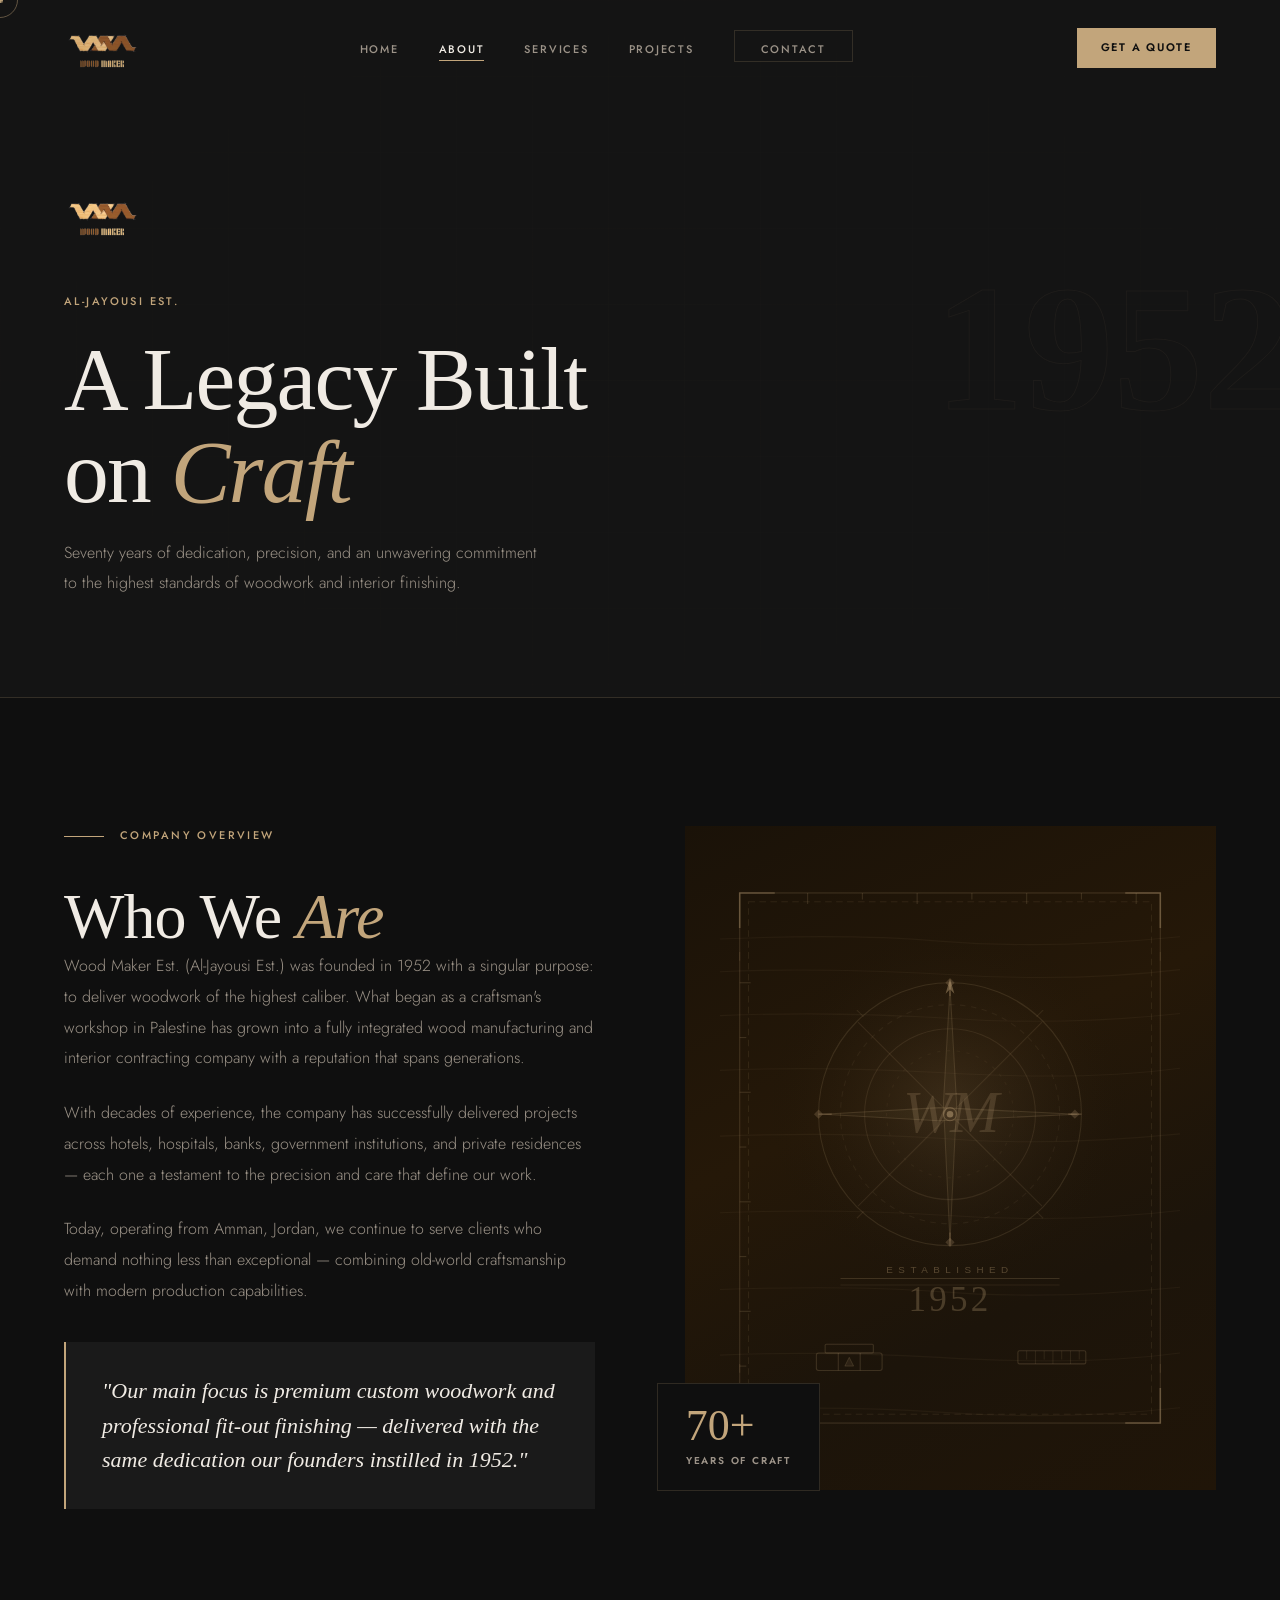
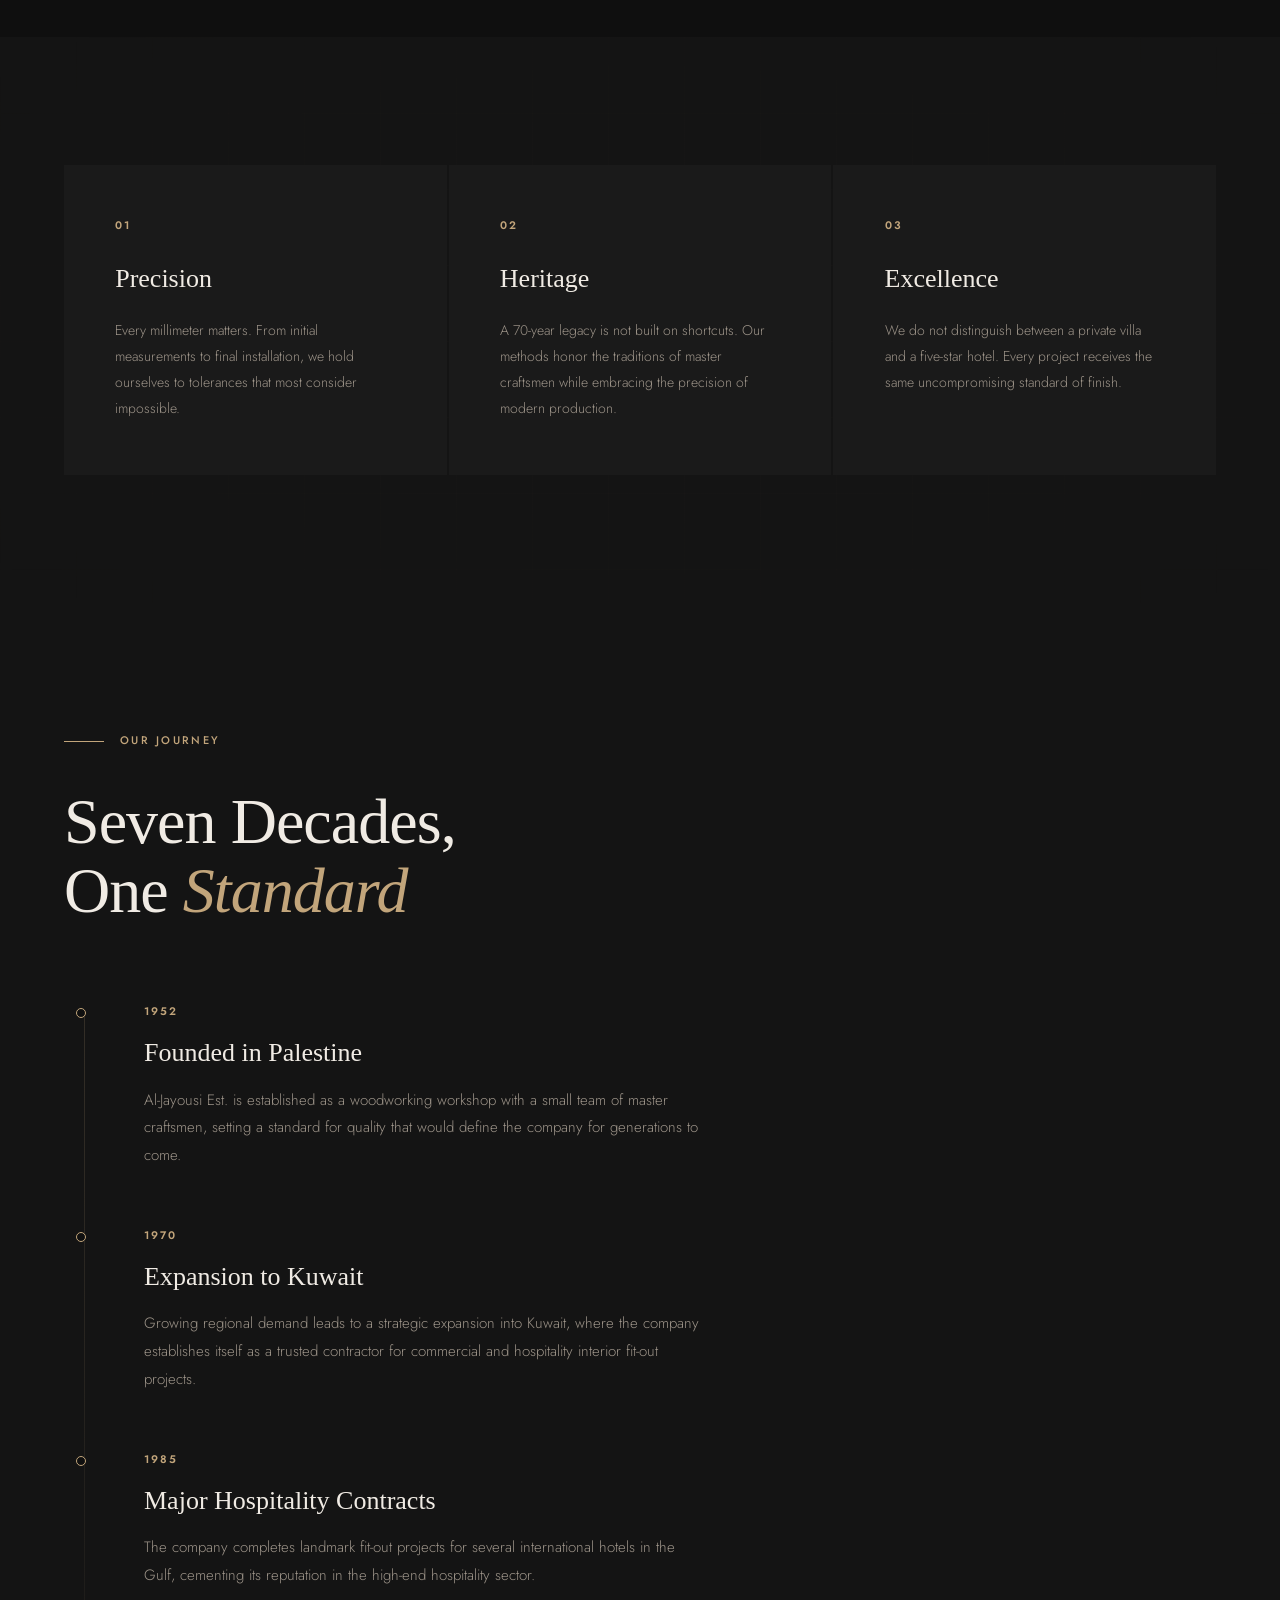
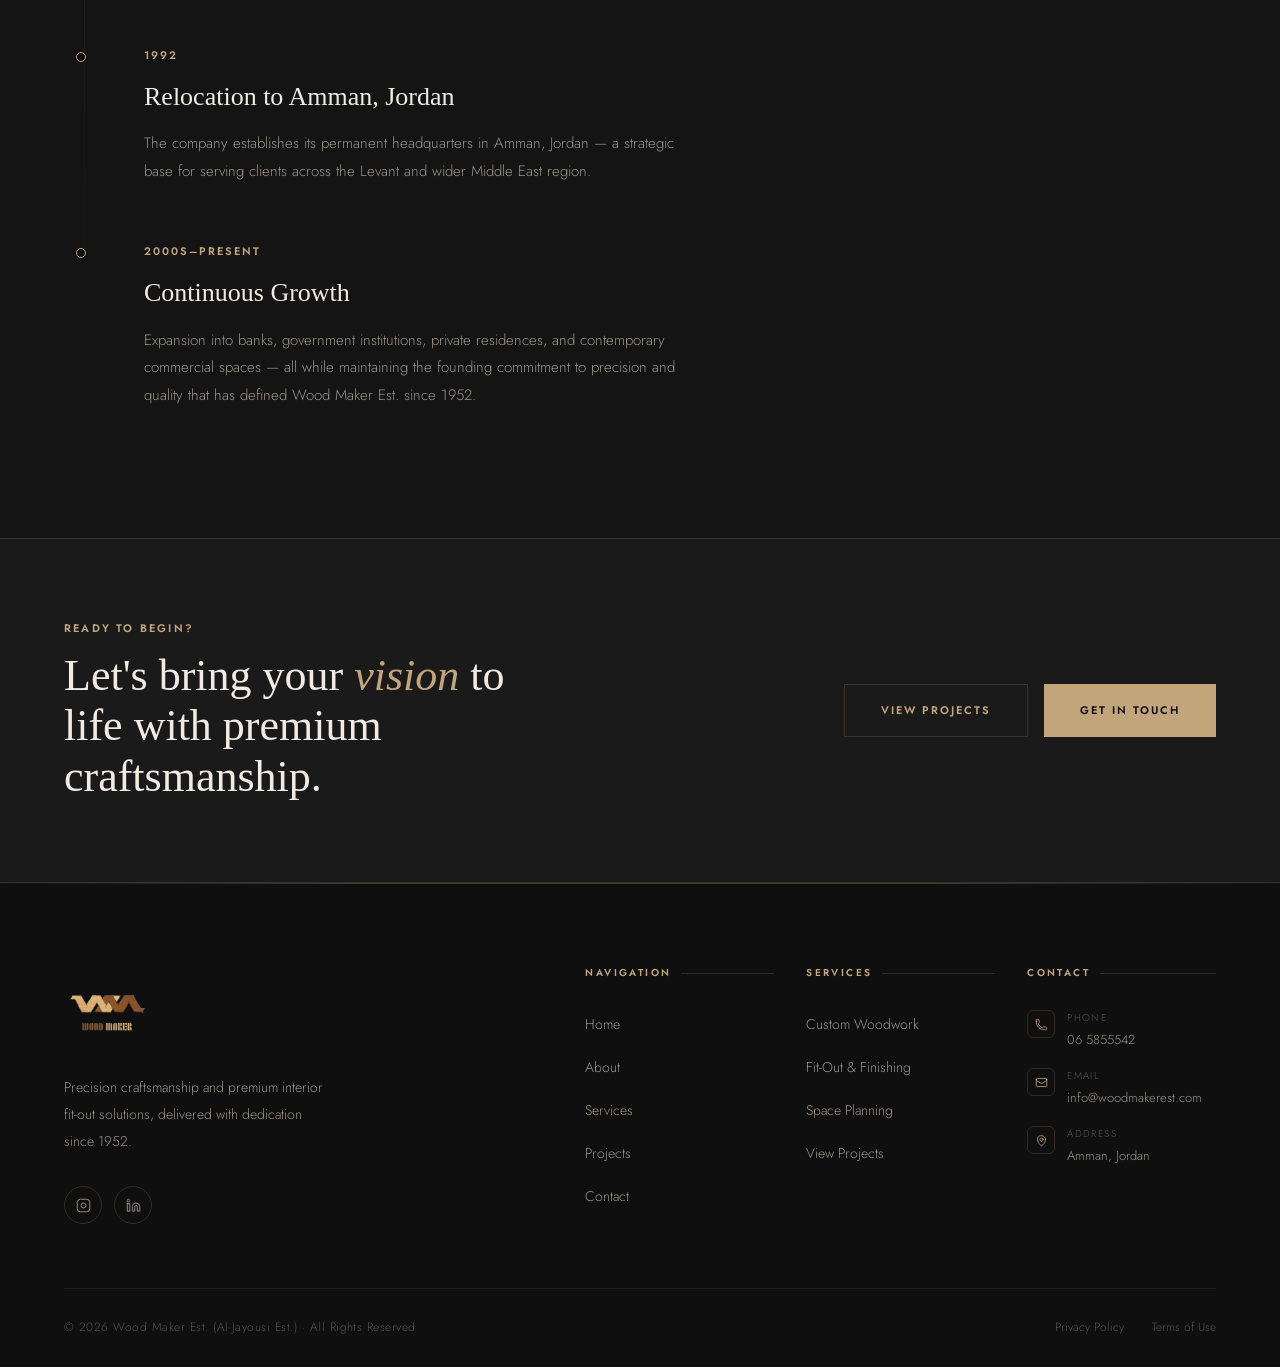
==== commit 27a8431b: "Add logo to hero and all page headers Logo now appears in the homepage hero content area and in ever" ====
--- a/about.html
+++ b/about.html
@@ -43,7 +43,8 @@
   <!-- Page Header -->
   <header class="page-header" data-bg-text="1952" style="position:relative;overflow:hidden;">
     <div class="section-geo-bg" aria-hidden="true" style="opacity:.6;"></div>
-    <span class="overline fade-in" style="position:relative;z-index:1;">Al-Jayousi Est.</span>
+    <img src="assets/images/logos/logo.png" alt="Wood Maker Est." class="header-logo fade-in" />
+    <span class="overline fade-in delay-1" style="position:relative;z-index:1;">Al-Jayousi Est.</span>
     <h1 class="fade-in delay-1" style="position:relative;z-index:1;">A Legacy Built<br>on <em>Craft</em></h1>
     <p class="page-header-sub fade-in delay-2" style="position:relative;z-index:1;">
       Seventy years of dedication, precision, and an unwavering commitment
--- a/styles.css
+++ b/styles.css
@@ -1340,6 +1340,20 @@
    VISUAL ENHANCEMENTS — Illustrations, Particles & Decorations
    ============================================================ */
 
+/* ── Header logo (hero + page headers) ──────────────────────── */
+.header-logo {
+  display: block;
+  height: 80px; width: auto;
+  max-width: 260px;
+  object-fit: contain;
+  margin-bottom: 36px;
+  position: relative; z-index: 3;
+  filter: brightness(1.1);
+}
+@media (max-width: 768px) {
+  .header-logo { height: 64px; margin-bottom: 24px; }
+}
+
 /* ── Hero Canvas ─────────────────────────────────────────────── */
 #heroCanvas {
   position: absolute; inset: 0; z-index: 1;
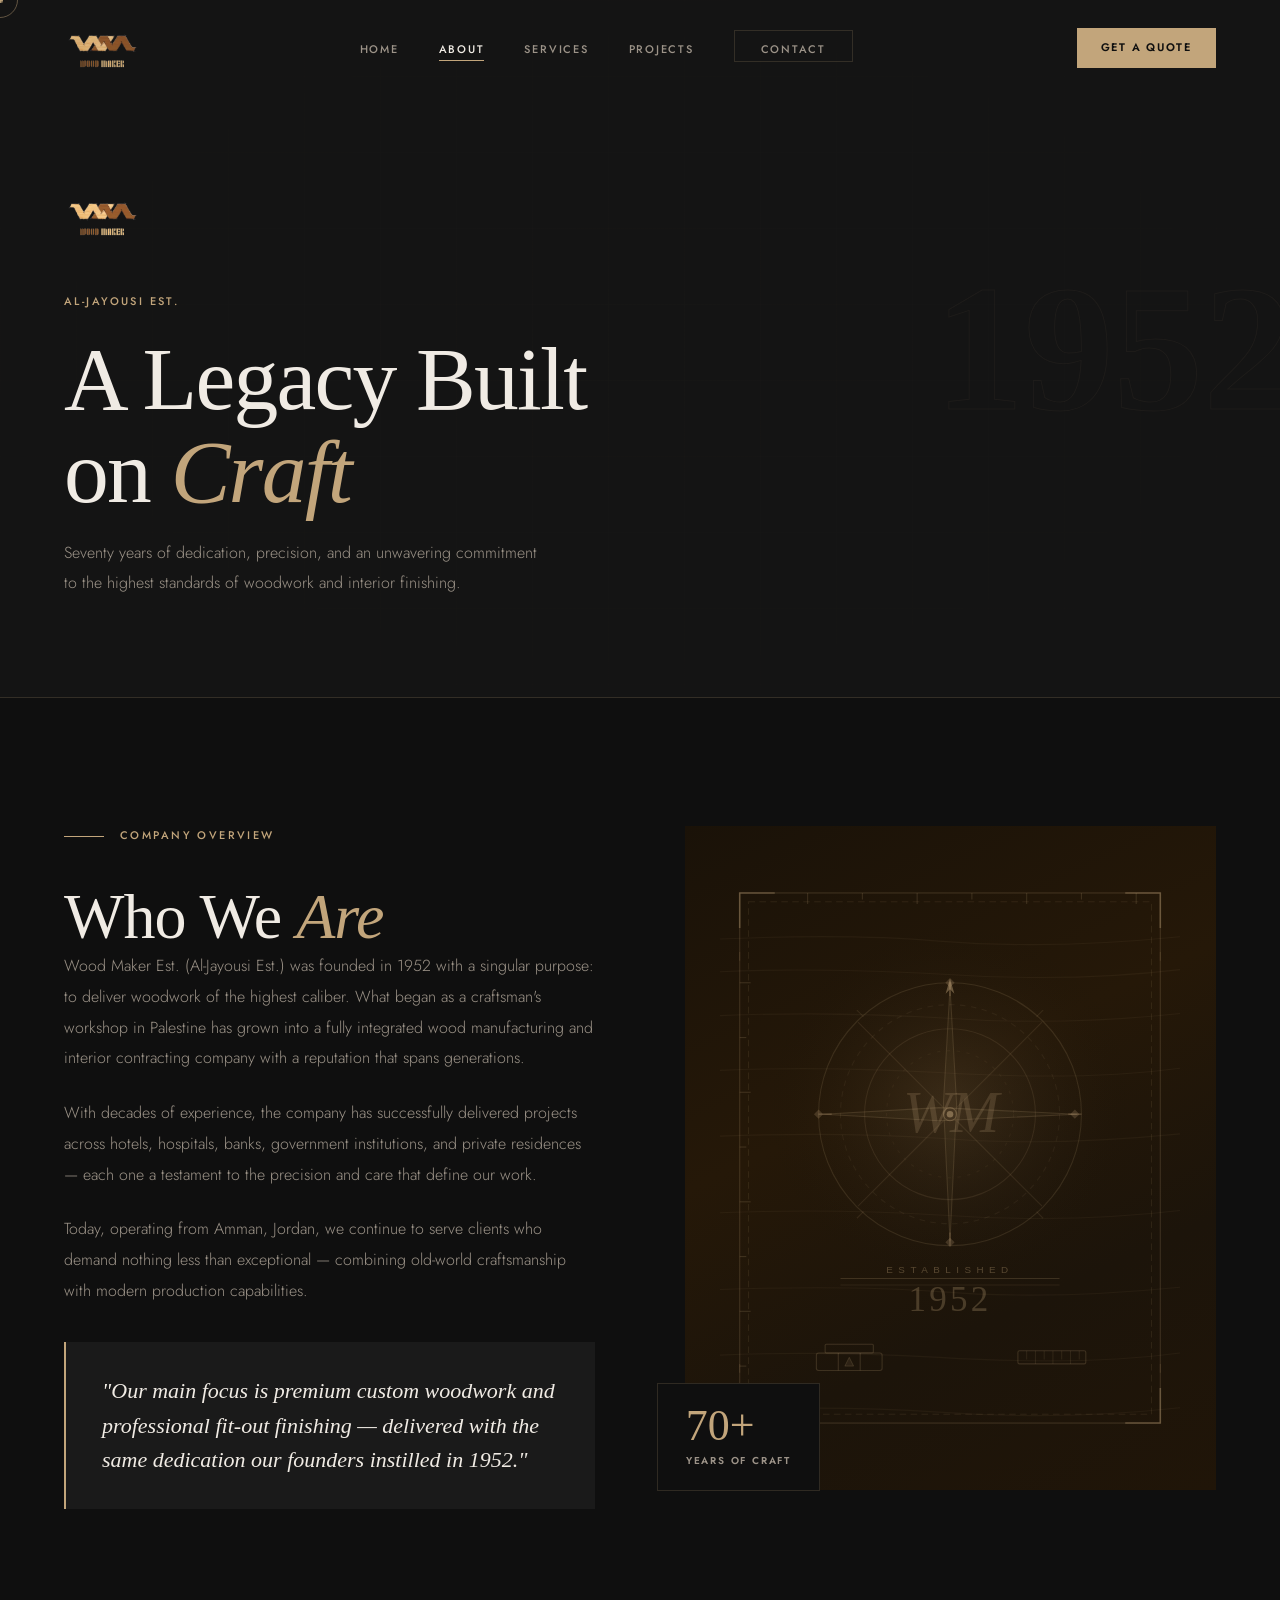
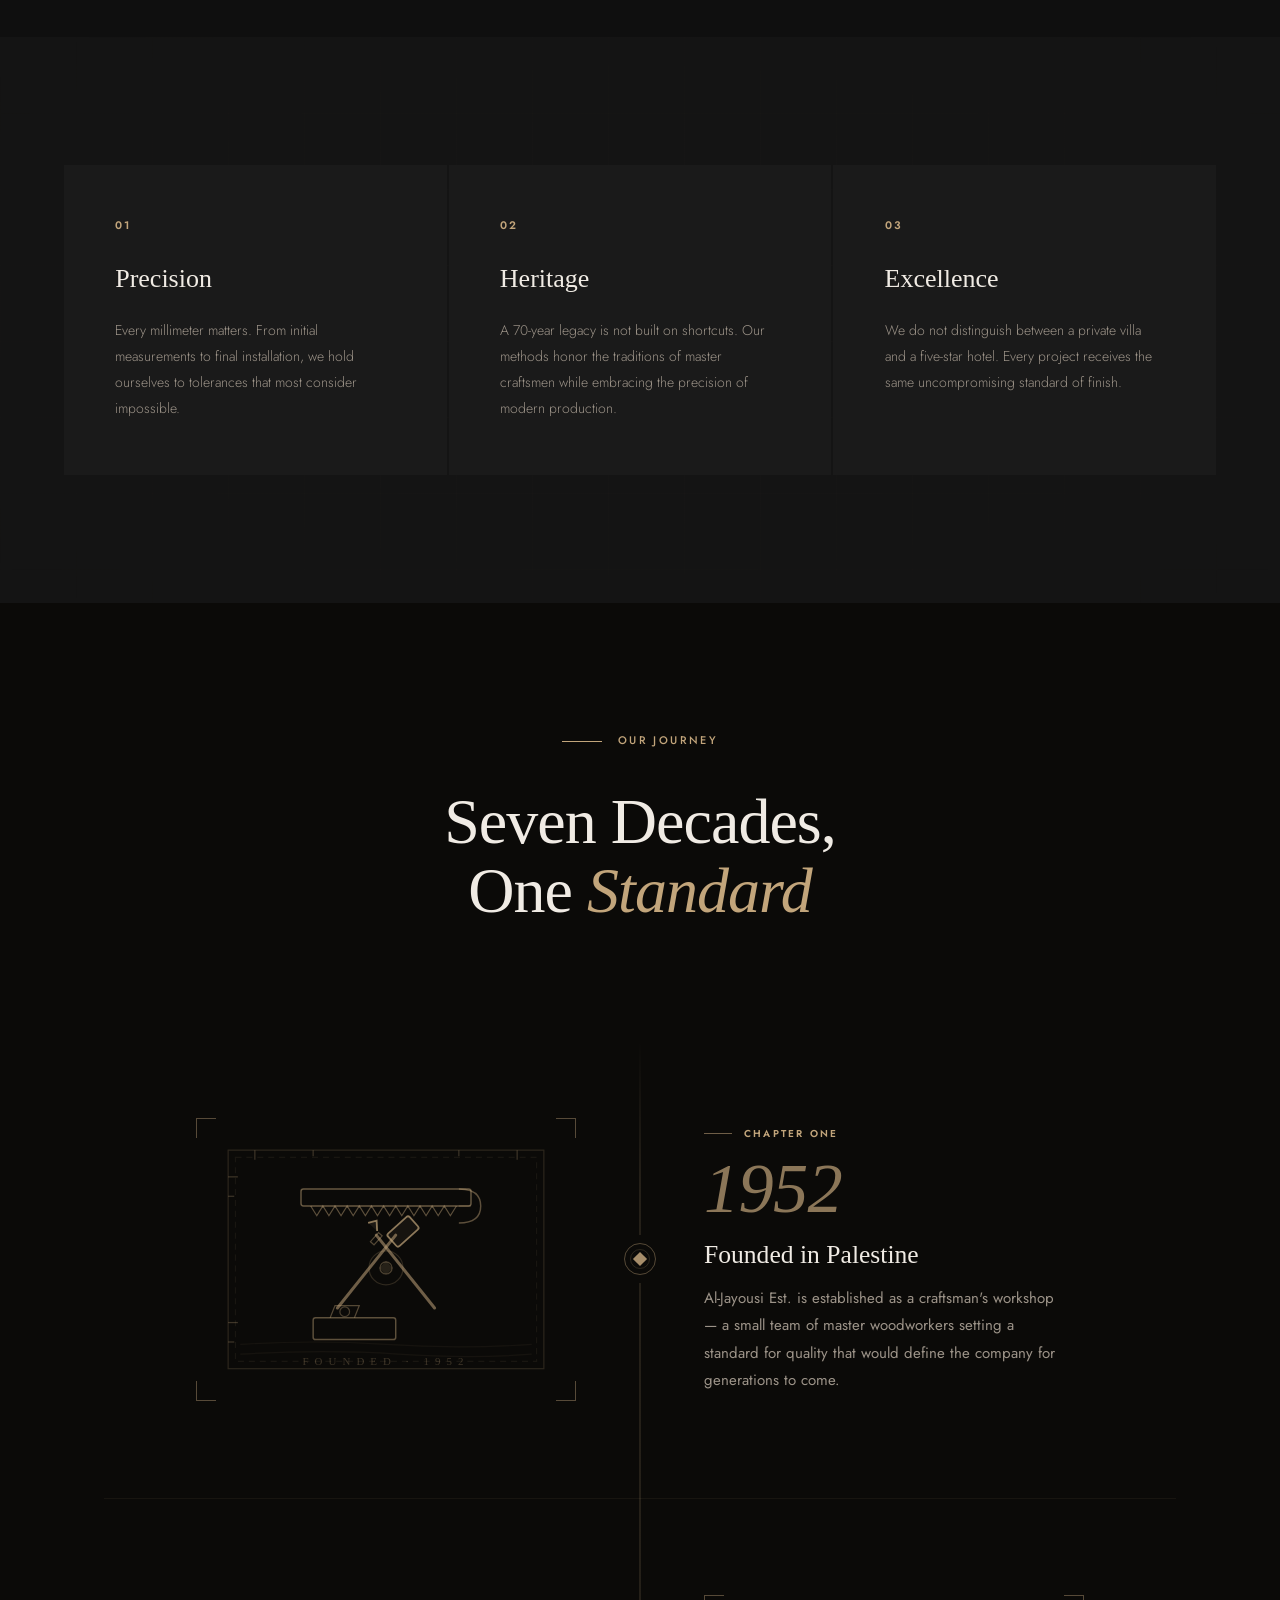
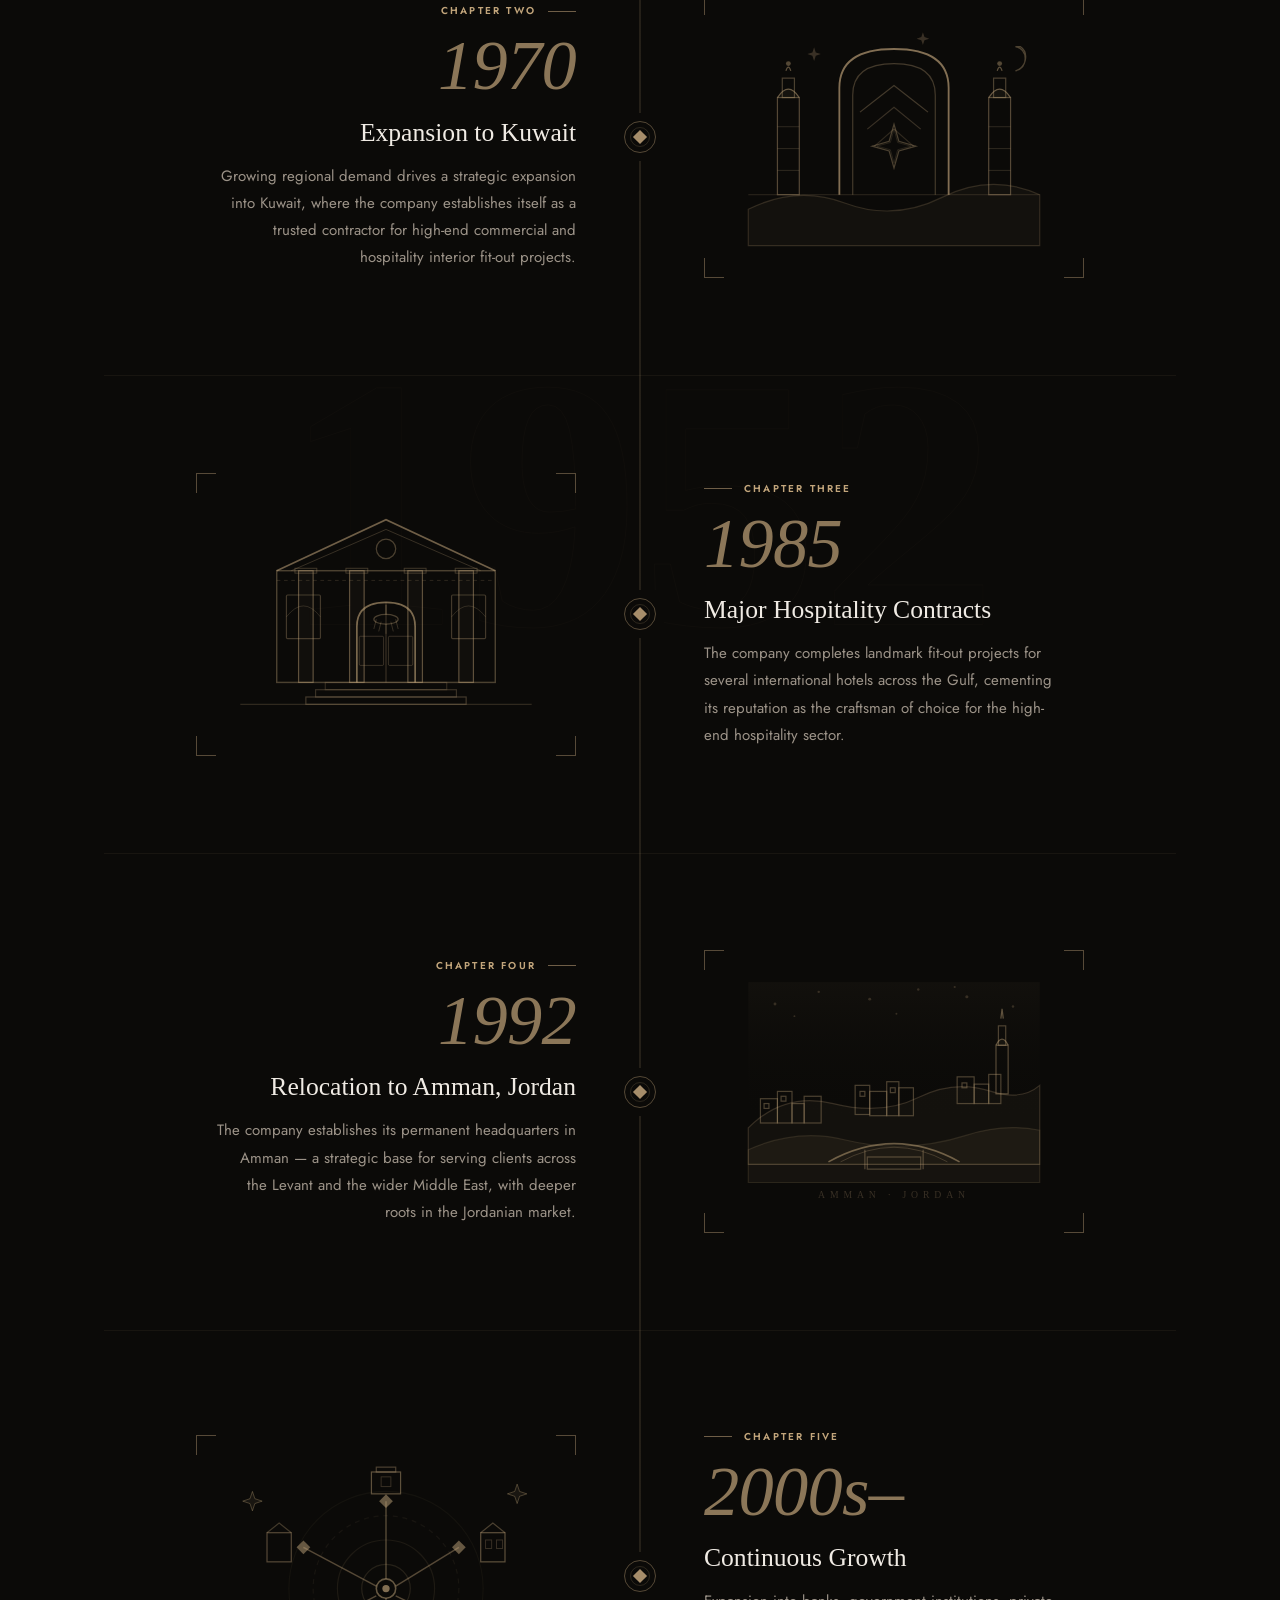
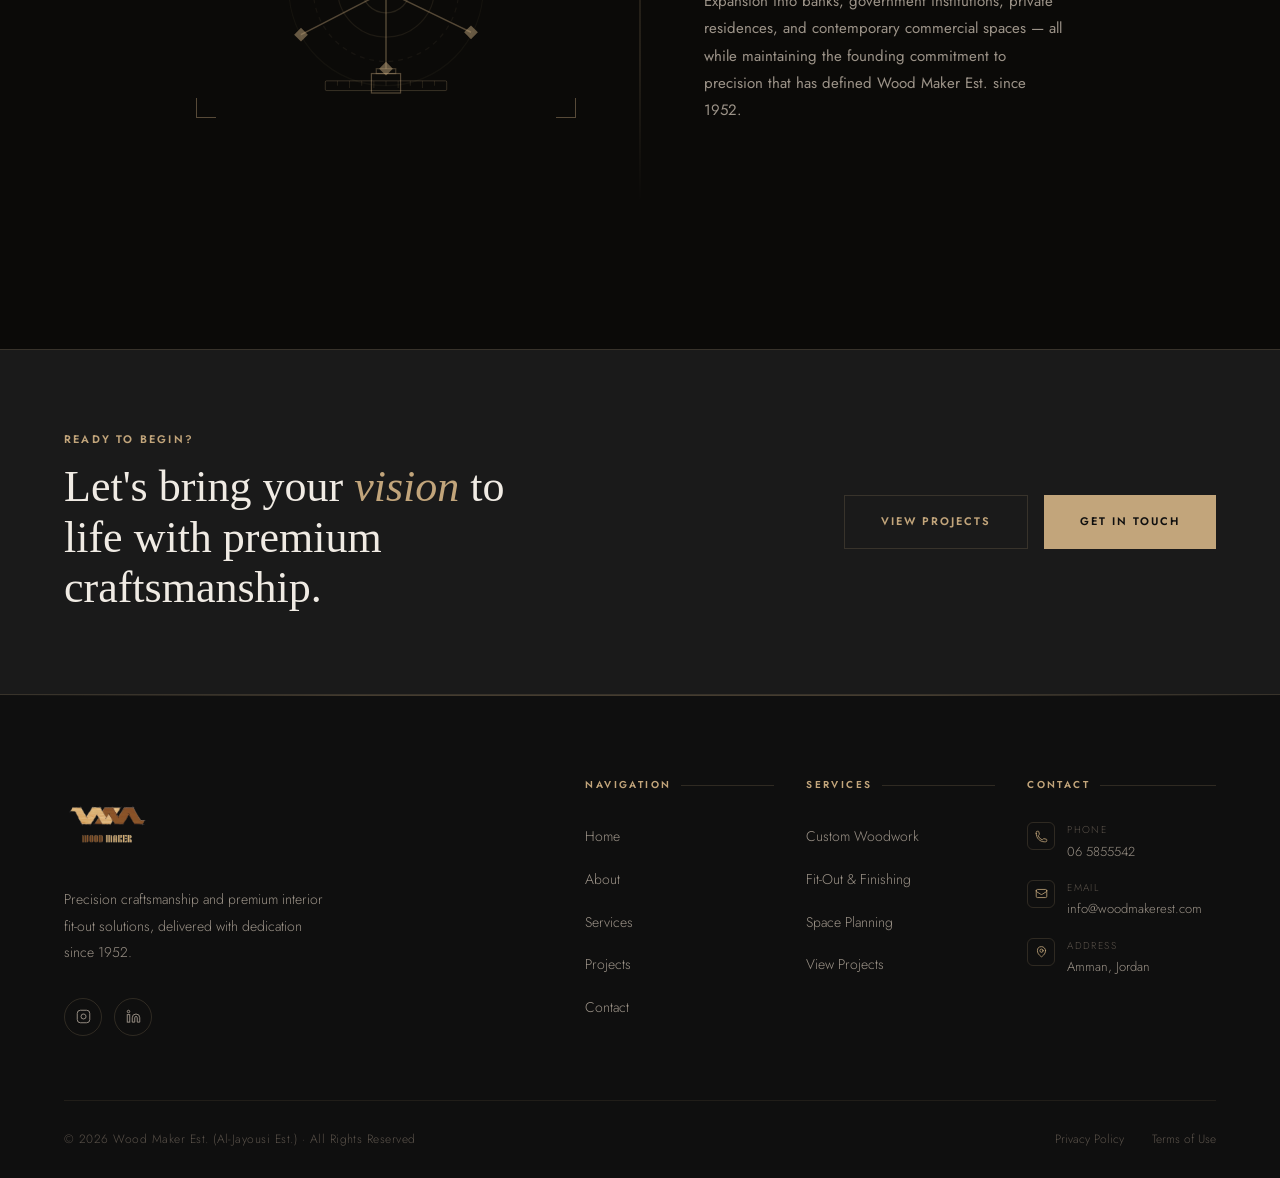
==== commit 5446fcc2: "Redesign Our Journey section with illustrated alternating timeline Five eras each rendered as a uniq" ====
--- a/about.html
+++ b/about.html
@@ -292,61 +292,385 @@
     </div>
   </section>
 
-  <!-- Timeline -->
-  <section class="section timeline-section">
+  <!-- Our Journey -->
+  <section class="journey-v2">
+    <div class="jv2-bg-year" aria-hidden="true">1952</div>
+
     <div class="container">
-      <div class="section-header" style="max-width:560px;">
-        <span class="section-label fade-in">Our Journey</span>
+      <div class="jv2-header">
+        <span class="section-label fade-in" style="justify-content:center;">Our Journey</span>
         <h2 class="section-title fade-in delay-1">Seven Decades,<br>One <em>Standard</em></h2>
       </div>
-
-      <div class="timeline">
-        <div class="timeline-item fade-in">
-          <div class="timeline-dot"></div>
-          <p class="t-year">1952</p>
-          <div class="timeline-content">
-            <h3>Founded in Palestine</h3>
-            <p>Al-Jayousi Est. is established as a woodworking workshop with a small team of master craftsmen, setting a standard for quality that would define the company for generations to come.</p>
-          </div>
-        </div>
-
-        <div class="timeline-item fade-in delay-1">
-          <div class="timeline-dot"></div>
-          <p class="t-year">1970</p>
-          <div class="timeline-content">
-            <h3>Expansion to Kuwait</h3>
-            <p>Growing regional demand leads to a strategic expansion into Kuwait, where the company establishes itself as a trusted contractor for commercial and hospitality interior fit-out projects.</p>
-          </div>
-        </div>
-
-        <div class="timeline-item fade-in delay-2">
-          <div class="timeline-dot"></div>
-          <p class="t-year">1985</p>
-          <div class="timeline-content">
-            <h3>Major Hospitality Contracts</h3>
-            <p>The company completes landmark fit-out projects for several international hotels in the Gulf, cementing its reputation in the high-end hospitality sector.</p>
-          </div>
-        </div>
-
-        <div class="timeline-item fade-in delay-3">
-          <div class="timeline-dot"></div>
-          <p class="t-year">1992</p>
-          <div class="timeline-content">
-            <h3>Relocation to Amman, Jordan</h3>
-            <p>The company establishes its permanent headquarters in Amman, Jordan — a strategic base for serving clients across the Levant and wider Middle East region.</p>
-          </div>
-        </div>
-
-        <div class="timeline-item fade-in delay-4">
-          <div class="timeline-dot"></div>
-          <p class="t-year">2000s–Present</p>
-          <div class="timeline-content">
-            <h3>Continuous Growth</h3>
-            <p>Expansion into banks, government institutions, private residences, and contemporary commercial spaces — all while maintaining the founding commitment to precision and quality that has defined Wood Maker Est. since 1952.</p>
-          </div>
-        </div>
-      </div>
     </div>
+
+    <div class="jv2-track">
+
+      <!-- ── 1952: Founded ── -->
+      <div class="jv2-item fade-in">
+        <div class="jv2-illus-side">
+          <div class="jv2-illus-frame">
+            <span class="jv2-c jv2-c-tl"></span><span class="jv2-c jv2-c-tr"></span>
+            <span class="jv2-c jv2-c-bl"></span><span class="jv2-c jv2-c-br"></span>
+            <svg class="jv2-illus-svg" viewBox="0 0 280 200" fill="none" xmlns="http://www.w3.org/2000/svg">
+              <!-- Parchment frame -->
+              <rect x="10" y="10" width="260" height="180" stroke="rgba(194,165,123,.18)" stroke-width="1"/>
+              <rect x="16" y="16" width="248" height="168" stroke="rgba(194,165,123,.08)" stroke-width="1" stroke-dasharray="5 4"/>
+              <!-- Corner ornament ticks -->
+              <g stroke="rgba(194,165,123,.28)" stroke-width="1">
+                <line x1="10" y1="32" x2="18" y2="32"/><line x1="10" y1="48" x2="15" y2="48"/>
+                <line x1="10" y1="152" x2="18" y2="152"/><line x1="10" y1="168" x2="15" y2="168"/>
+                <line x1="32" y1="10" x2="32" y2="18"/><line x1="80" y1="10" x2="80" y2="15"/>
+                <line x1="200" y1="10" x2="200" y2="15"/><line x1="248" y1="10" x2="248" y2="18"/>
+              </g>
+              <!-- Workshop floor grain -->
+              <g stroke="rgba(194,165,123,.06)" stroke-width="1" fill="none">
+                <path d="M20 170 Q80 166 140 170 Q200 174 260 170"/>
+                <path d="M20 178 Q90 174 150 178 Q210 182 260 178"/>
+              </g>
+              <!-- Crossed hammer + chisel (center) -->
+              <!-- Hammer handle -->
+              <line x1="100" y1="140" x2="148" y2="80" stroke="rgba(194,165,123,.55)" stroke-width="2.5" stroke-linecap="round"/>
+              <!-- Hammer head -->
+              <rect x="142" y="70" width="24" height="14" rx="2" stroke="rgba(194,165,123,.7)" stroke-width="1.5" transform="rotate(-42 154 77)" fill="rgba(194,165,123,.06)"/>
+              <!-- Chisel handle -->
+              <line x1="180" y1="140" x2="132" y2="80" stroke="rgba(194,165,123,.55)" stroke-width="2.5" stroke-linecap="round"/>
+              <!-- Chisel tip -->
+              <path d="M126 74 L130 68 L136 74" stroke="rgba(194,165,123,.7)" stroke-width="1.5" fill="rgba(194,165,123,.1)" transform="rotate(42 131 71)"/>
+              <!-- Chisel ferrule band -->
+              <rect x="130" y="78" width="4" height="10" stroke="rgba(194,165,123,.4)" stroke-width="1" transform="rotate(42 132 83)"/>
+              <!-- Hand saw (horizontal, top area) -->
+              <rect x="70" y="42" width="140" height="14" rx="2" stroke="rgba(194,165,123,.5)" stroke-width="1.2"/>
+              <!-- Saw teeth -->
+              <path d="M78 56 L83 64 L88 56 L93 64 L98 56 L103 64 L108 56 L113 64 L118 56 L123 64 L128 56 L133 64 L138 56 L143 64 L148 56 L153 64 L158 56 L163 64 L168 56 L173 64 L178 56 L183 64 L188 56 L193 64 L198 56" stroke="rgba(194,165,123,.45)" stroke-width="1" fill="none"/>
+              <!-- Saw handle -->
+              <path d="M200 42 Q218 42 218 56 Q218 70 200 70" stroke="rgba(194,165,123,.45)" stroke-width="1.2" fill="none"/>
+              <line x1="200" y1="56" x2="210" y2="56" stroke="rgba(194,165,123,.3)" stroke-width="1"/>
+              <!-- Centre cross ornament -->
+              <circle cx="140" cy="107" r="14" stroke="rgba(194,165,123,.2)" stroke-width="1"/>
+              <circle cx="140" cy="107" r="5" stroke="rgba(194,165,123,.35)" stroke-width="1"/>
+              <rect x="136" y="103" width="8" height="8" fill="rgba(194,165,123,.15)" transform="rotate(45 140 107)"/>
+              <!-- Woodplane (bottom) -->
+              <rect x="80" y="148" width="68" height="18" rx="2" stroke="rgba(194,165,123,.45)" stroke-width="1.2"/>
+              <path d="M94 148 L98 138 L118 138 L114 148" stroke="rgba(194,165,123,.4)" stroke-width="1" fill="none"/>
+              <circle cx="106" cy="143" r="4" stroke="rgba(194,165,123,.35)" stroke-width="1"/>
+              <!-- Year label -->
+              <text x="140" y="187" font-family="Georgia,serif" font-size="9" fill="rgba(194,165,123,.28)" text-anchor="middle" letter-spacing="5">FOUNDED · 1952</text>
+            </svg>
+          </div>
+        </div>
+        <div class="jv2-node-wrap" aria-hidden="true">
+          <span class="jv2-node-ring"></span>
+          <span class="jv2-node-ring-2"></span>
+          <span class="jv2-node-diamond"></span>
+        </div>
+        <div class="jv2-text-side">
+          <p class="jv2-era-label">Chapter One</p>
+          <p class="jv2-year">1952</p>
+          <h3 class="jv2-title">Founded in Palestine</h3>
+          <p class="jv2-desc">Al-Jayousi Est. is established as a craftsman's workshop — a small team of master woodworkers setting a standard for quality that would define the company for generations to come.</p>
+        </div>
+      </div>
+
+      <!-- ── 1970: Kuwait ── -->
+      <div class="jv2-item jv2-item--alt fade-in">
+        <div class="jv2-illus-side">
+          <div class="jv2-illus-frame">
+            <span class="jv2-c jv2-c-tl"></span><span class="jv2-c jv2-c-tr"></span>
+            <span class="jv2-c jv2-c-bl"></span><span class="jv2-c jv2-c-br"></span>
+            <svg class="jv2-illus-svg" viewBox="0 0 280 200" fill="none" xmlns="http://www.w3.org/2000/svg">
+              <!-- Sky/horizon -->
+              <line x1="20" y1="148" x2="260" y2="148" stroke="rgba(194,165,123,.14)" stroke-width="1"/>
+              <!-- Desert dunes -->
+              <path d="M20 160 Q60 140 100 155 Q140 170 180 150 Q220 130 260 148 L260 190 L20 190 Z" stroke="rgba(194,165,123,.2)" stroke-width="1" fill="rgba(194,165,123,.04)"/>
+              <!-- Central Islamic arch / iwan -->
+              <path d="M95 148 L95 60 Q95 28 140 28 Q185 28 185 60 L185 148" stroke="rgba(194,165,123,.65)" stroke-width="1.5" fill="none"/>
+              <!-- Inner arch detail -->
+              <path d="M106 148 L106 66 Q106 40 140 40 Q174 40 174 66 L174 148" stroke="rgba(194,165,123,.3)" stroke-width="1" fill="none"/>
+              <!-- Arch geometric fill — muqarnas-style pattern -->
+              <path d="M112 80 L140 58 L168 80" stroke="rgba(194,165,123,.3)" stroke-width="1" fill="none"/>
+              <path d="M118 94 L140 76 L162 94" stroke="rgba(194,165,123,.25)" stroke-width="1" fill="none"/>
+              <path d="M124 108 L140 94 L156 108" stroke="rgba(194,165,123,.2)" stroke-width="1" fill="none"/>
+              <!-- 8-pointed star in arch -->
+              <g transform="translate(140,108)" stroke="rgba(194,165,123,.35)" stroke-width="1" fill="none">
+                <polygon points="0,-18 4,-4 18,0 4,4 0,18 -4,4 -18,0 -4,-4"/>
+                <polygon points="0,-14 3,-3 14,0 3,3 0,14 -3,3 -14,0 -3,-3" stroke-width=".7" opacity=".5"/>
+              </g>
+              <!-- Left minaret -->
+              <rect x="44" y="68" width="18" height="80" stroke="rgba(194,165,123,.4)" stroke-width="1"/>
+              <path d="M44 68 Q53 54 62 68" stroke="rgba(194,165,123,.5)" stroke-width="1" fill="rgba(194,165,123,.06)"/>
+              <rect x="48" y="52" width="10" height="16" stroke="rgba(194,165,123,.35)" stroke-width="1"/>
+              <path d="M51 46 Q53 40 55 46" stroke="rgba(194,165,123,.45)" stroke-width="1" fill="none"/>
+              <circle cx="53" cy="40" r="2" fill="rgba(194,165,123,.4)"/>
+              <!-- Minaret bands -->
+              <line x1="44" y1="92" x2="62" y2="92" stroke="rgba(194,165,123,.2)" stroke-width=".8"/>
+              <line x1="44" y1="110" x2="62" y2="110" stroke="rgba(194,165,123,.2)" stroke-width=".8"/>
+              <line x1="44" y1="128" x2="62" y2="128" stroke="rgba(194,165,123,.2)" stroke-width=".8"/>
+              <!-- Right minaret -->
+              <rect x="218" y="68" width="18" height="80" stroke="rgba(194,165,123,.4)" stroke-width="1"/>
+              <path d="M218 68 Q227 54 236 68" stroke="rgba(194,165,123,.5)" stroke-width="1" fill="rgba(194,165,123,.06)"/>
+              <rect x="222" y="52" width="10" height="16" stroke="rgba(194,165,123,.35)" stroke-width="1"/>
+              <path d="M225 46 Q227 40 229 46" stroke="rgba(194,165,123,.45)" stroke-width="1" fill="none"/>
+              <circle cx="227" cy="40" r="2" fill="rgba(194,165,123,.4)"/>
+              <line x1="218" y1="92" x2="236" y2="92" stroke="rgba(194,165,123,.2)" stroke-width=".8"/>
+              <line x1="218" y1="110" x2="236" y2="110" stroke="rgba(194,165,123,.2)" stroke-width=".8"/>
+              <line x1="218" y1="128" x2="236" y2="128" stroke="rgba(194,165,123,.2)" stroke-width=".8"/>
+              <!-- Stars above -->
+              <g fill="rgba(194,165,123,.25)">
+                <path d="M72 30 L74 24 L76 30 L82 32 L76 34 L74 40 L72 34 L66 32 Z" transform="scale(.7) translate(32,14)"/>
+                <path d="M200 22 L202 16 L204 22 L210 24 L204 26 L202 32 L200 26 L194 24 Z" transform="scale(.65) translate(50,6)"/>
+              </g>
+              <!-- Crescent moon -->
+              <path d="M240 26 Q248 28 248 36 Q248 44 240 46 Q246 44 248 38 Q250 30 244 26 Z" stroke="rgba(194,165,123,.35)" stroke-width="1" fill="rgba(194,165,123,.06)"/>
+            </svg>
+          </div>
+        </div>
+        <div class="jv2-node-wrap" aria-hidden="true">
+          <span class="jv2-node-ring"></span>
+          <span class="jv2-node-ring-2"></span>
+          <span class="jv2-node-diamond"></span>
+        </div>
+        <div class="jv2-text-side">
+          <p class="jv2-era-label">Chapter Two</p>
+          <p class="jv2-year">1970</p>
+          <h3 class="jv2-title">Expansion to Kuwait</h3>
+          <p class="jv2-desc">Growing regional demand drives a strategic expansion into Kuwait, where the company establishes itself as a trusted contractor for high-end commercial and hospitality interior fit-out projects.</p>
+        </div>
+      </div>
+
+      <!-- ── 1985: Hospitality ── -->
+      <div class="jv2-item fade-in">
+        <div class="jv2-illus-side">
+          <div class="jv2-illus-frame">
+            <span class="jv2-c jv2-c-tl"></span><span class="jv2-c jv2-c-tr"></span>
+            <span class="jv2-c jv2-c-bl"></span><span class="jv2-c jv2-c-br"></span>
+            <svg class="jv2-illus-svg" viewBox="0 0 280 200" fill="none" xmlns="http://www.w3.org/2000/svg">
+              <!-- Ground line -->
+              <line x1="20" y1="174" x2="260" y2="174" stroke="rgba(194,165,123,.2)" stroke-width="1"/>
+              <!-- Grand steps -->
+              <rect x="74" y="168" width="132" height="6" stroke="rgba(194,165,123,.3)" stroke-width="1"/>
+              <rect x="82" y="162" width="116" height="6" stroke="rgba(194,165,123,.25)" stroke-width="1"/>
+              <rect x="90" y="156" width="100" height="6" stroke="rgba(194,165,123,.2)" stroke-width="1"/>
+              <!-- Facade base -->
+              <rect x="50" y="64" width="180" height="92" stroke="rgba(194,165,123,.35)" stroke-width="1.2"/>
+              <!-- Pediment (triangular top) -->
+              <path d="M50 64 L140 22 L230 64" stroke="rgba(194,165,123,.55)" stroke-width="1.3" fill="none"/>
+              <path d="M62 64 L140 30 L218 64" stroke="rgba(194,165,123,.25)" stroke-width=".8" fill="none"/>
+              <!-- Pediment ornament -->
+              <circle cx="140" cy="46" r="8" stroke="rgba(194,165,123,.35)" stroke-width="1"/>
+              <rect cx="136" cy="42" width="8" height="8" fill="rgba(194,165,123,.12)" transform="rotate(45 140 46)"/>
+              <!-- 4 Columns -->
+              <rect x="68"  y="64" width="12" height="92" stroke="rgba(194,165,123,.45)" stroke-width="1" fill="rgba(194,165,123,.03)"/>
+              <rect x="110" y="64" width="12" height="92" stroke="rgba(194,165,123,.45)" stroke-width="1" fill="rgba(194,165,123,.03)"/>
+              <rect x="158" y="64" width="12" height="92" stroke="rgba(194,165,123,.45)" stroke-width="1" fill="rgba(194,165,123,.03)"/>
+              <rect x="200" y="64" width="12" height="92" stroke="rgba(194,165,123,.45)" stroke-width="1" fill="rgba(194,165,123,.03)"/>
+              <!-- Column capitals (simple) -->
+              <g stroke="rgba(194,165,123,.3)" stroke-width=".8">
+                <rect x="65" y="62" width="18" height="4"/>
+                <rect x="107" y="62" width="18" height="4"/>
+                <rect x="155" y="62" width="18" height="4"/>
+                <rect x="197" y="62" width="18" height="4"/>
+              </g>
+              <!-- Ornate doorway arch -->
+              <path d="M116 156 L116 110 Q116 90 140 90 Q164 90 164 110 L164 156" stroke="rgba(194,165,123,.6)" stroke-width="1.4" fill="none"/>
+              <!-- Door panels -->
+              <line x1="140" y1="90" x2="140" y2="156" stroke="rgba(194,165,123,.25)" stroke-width="1"/>
+              <rect x="118" y="118" width="20" height="24" rx="1" stroke="rgba(194,165,123,.25)" stroke-width=".8"/>
+              <rect x="142" y="118" width="20" height="24" rx="1" stroke="rgba(194,165,123,.25)" stroke-width=".8"/>
+              <!-- Windows left + right -->
+              <rect x="58" y="84" width="28" height="36" rx="1" stroke="rgba(194,165,123,.3)" stroke-width="1"/>
+              <path d="M58 102 Q72 84 86 102" stroke="rgba(194,165,123,.2)" stroke-width=".8" fill="none"/>
+              <rect x="194" y="84" width="28" height="36" rx="1" stroke="rgba(194,165,123,.3)" stroke-width="1"/>
+              <path d="M194 102 Q208 84 222 102" stroke="rgba(194,165,123,.2)" stroke-width=".8" fill="none"/>
+              <!-- Chandelier in doorway -->
+              <line x1="140" y1="92" x2="140" y2="100" stroke="rgba(194,165,123,.35)" stroke-width="1"/>
+              <ellipse cx="140" cy="104" rx="10" ry="4" stroke="rgba(194,165,123,.35)" stroke-width="1"/>
+              <g stroke="rgba(194,165,123,.25)" stroke-width=".8">
+                <line x1="132" y1="104" x2="130" y2="112"/>
+                <line x1="136" y1="106" x2="134" y2="114"/>
+                <line x1="140" y1="108" x2="140" y2="116"/>
+                <line x1="144" y1="106" x2="146" y2="114"/>
+                <line x1="148" y1="104" x2="150" y2="112"/>
+              </g>
+              <!-- Frieze decorative line -->
+              <line x1="50" y1="72" x2="230" y2="72" stroke="rgba(194,165,123,.18)" stroke-width=".8" stroke-dasharray="3 3"/>
+            </svg>
+          </div>
+        </div>
+        <div class="jv2-node-wrap" aria-hidden="true">
+          <span class="jv2-node-ring"></span>
+          <span class="jv2-node-ring-2"></span>
+          <span class="jv2-node-diamond"></span>
+        </div>
+        <div class="jv2-text-side">
+          <p class="jv2-era-label">Chapter Three</p>
+          <p class="jv2-year">1985</p>
+          <h3 class="jv2-title">Major Hospitality Contracts</h3>
+          <p class="jv2-desc">The company completes landmark fit-out projects for several international hotels across the Gulf, cementing its reputation as the craftsman of choice for the high-end hospitality sector.</p>
+        </div>
+      </div>
+
+      <!-- ── 1992: Amman ── -->
+      <div class="jv2-item jv2-item--alt fade-in">
+        <div class="jv2-illus-side">
+          <div class="jv2-illus-frame">
+            <span class="jv2-c jv2-c-tl"></span><span class="jv2-c jv2-c-tr"></span>
+            <span class="jv2-c jv2-c-bl"></span><span class="jv2-c jv2-c-br"></span>
+            <svg class="jv2-illus-svg" viewBox="0 0 280 200" fill="none" xmlns="http://www.w3.org/2000/svg">
+              <!-- Sky gradient effect -->
+              <defs>
+                <linearGradient id="ammanSky" x1="0" y1="0" x2="0" y2="1">
+                  <stop offset="0%" stop-color="rgba(194,165,123,.04)"/>
+                  <stop offset="100%" stop-color="transparent"/>
+                </linearGradient>
+              </defs>
+              <rect x="20" y="10" width="240" height="120" fill="url(#ammanSky)"/>
+              <!-- Stars -->
+              <g fill="rgba(194,165,123,.22)">
+                <circle cx="42" cy="28" r="1.2"/><circle cx="78" cy="18" r="1"/><circle cx="120" cy="24" r="1.2"/>
+                <circle cx="160" cy="16" r="1"/><circle cx="200" cy="22" r="1.3"/><circle cx="238" cy="30" r="1"/>
+                <circle cx="58" cy="38" r=".8"/><circle cx="190" cy="14" r=".9"/><circle cx="142" cy="36" r=".8"/>
+              </g>
+              <!-- Rolling hills of Amman -->
+              <path d="M20 130 Q50 100 90 110 Q130 120 160 105 Q190 90 220 100 Q245 108 260 95 L260 160 L20 160 Z"
+                stroke="rgba(194,165,123,.22)" stroke-width="1" fill="rgba(194,165,123,.04)"/>
+              <path d="M20 148 Q60 130 100 140 Q150 152 200 136 Q230 126 260 132 L260 175 L20 175 Z"
+                stroke="rgba(194,165,123,.15)" stroke-width="1" fill="rgba(194,165,123,.06)"/>
+              <!-- Building blocks on hills (Amman stacked style) -->
+              <g stroke="rgba(194,165,123,.35)" stroke-width="1">
+                <!-- Left hill buildings -->
+                <rect x="30" y="106" width="14" height="20"/>
+                <rect x="44" y="100" width="12" height="26"/>
+                <rect x="56" y="110" width="10" height="16"/>
+                <rect x="66" y="104" width="14" height="22"/>
+                <!-- Center hill buildings -->
+                <rect x="108" y="95" width="12" height="24"/>
+                <rect x="120" y="100" width="14" height="20"/>
+                <rect x="134" y="92" width="10" height="28"/>
+                <rect x="144" y="97" width="12" height="23"/>
+                <!-- Right hill buildings -->
+                <rect x="192" y="88" width="14" height="22"/>
+                <rect x="206" y="94" width="12" height="16"/>
+                <rect x="218" y="86" width="10" height="24"/>
+                <!-- Windows on buildings -->
+                <rect x="33" y="110" width="4" height="4"/>
+                <rect x="47" y="104" width="4" height="4"/>
+                <rect x="112" y="100" width="4" height="4"/>
+                <rect x="137" y="97" width="4" height="4"/>
+                <rect x="196" y="93" width="4" height="4"/>
+              </g>
+              <!-- Roman amphitheater arc (Philadelphia) -->
+              <path d="M86 158 Q140 128 194 158" stroke="rgba(194,165,123,.5)" stroke-width="1.3" fill="none"/>
+              <path d="M96 158 Q140 134 184 158" stroke="rgba(194,165,123,.25)" stroke-width=".8" fill="none"/>
+              <!-- Amphitheater stage/base -->
+              <rect x="118" y="154" width="44" height="10" stroke="rgba(194,165,123,.35)" stroke-width="1"/>
+              <!-- Columns flanking -->
+              <line x1="116" y1="148" x2="116" y2="164" stroke="rgba(194,165,123,.3)" stroke-width="1.2"/>
+              <line x1="164" y1="148" x2="164" y2="164" stroke="rgba(194,165,123,.3)" stroke-width="1.2"/>
+              <!-- Minaret / tower right -->
+              <rect x="224" y="62" width="10" height="40" stroke="rgba(194,165,123,.4)" stroke-width="1"/>
+              <path d="M224 62 Q229 52 234 62" stroke="rgba(194,165,123,.45)" stroke-width="1" fill="rgba(194,165,123,.06)"/>
+              <rect x="226" y="46" width="6" height="16" stroke="rgba(194,165,123,.35)" stroke-width="1"/>
+              <path d="M228 40 L229 32 L230 40" stroke="rgba(194,165,123,.45)" stroke-width="1" fill="none"/>
+              <!-- Horizon baseline -->
+              <line x1="20" y1="160" x2="260" y2="160" stroke="rgba(194,165,123,.12)" stroke-width="1"/>
+              <!-- Label -->
+              <text x="140" y="188" font-family="Georgia,serif" font-size="8" fill="rgba(194,165,123,.25)" text-anchor="middle" letter-spacing="4">AMMAN · JORDAN</text>
+            </svg>
+          </div>
+        </div>
+        <div class="jv2-node-wrap" aria-hidden="true">
+          <span class="jv2-node-ring"></span>
+          <span class="jv2-node-ring-2"></span>
+          <span class="jv2-node-diamond"></span>
+        </div>
+        <div class="jv2-text-side">
+          <p class="jv2-era-label">Chapter Four</p>
+          <p class="jv2-year">1992</p>
+          <h3 class="jv2-title">Relocation to Amman, Jordan</h3>
+          <p class="jv2-desc">The company establishes its permanent headquarters in Amman — a strategic base for serving clients across the Levant and the wider Middle East, with deeper roots in the Jordanian market.</p>
+        </div>
+      </div>
+
+      <!-- ── 2000s–Present ── -->
+      <div class="jv2-item fade-in">
+        <div class="jv2-illus-side">
+          <div class="jv2-illus-frame">
+            <span class="jv2-c jv2-c-tl"></span><span class="jv2-c jv2-c-tr"></span>
+            <span class="jv2-c jv2-c-bl"></span><span class="jv2-c jv2-c-br"></span>
+            <svg class="jv2-illus-svg" viewBox="0 0 280 200" fill="none" xmlns="http://www.w3.org/2000/svg">
+              <!-- Expanding rings (growth) -->
+              <circle cx="140" cy="110" r="80" stroke="rgba(194,165,123,.05)" stroke-width="1"/>
+              <circle cx="140" cy="110" r="60" stroke="rgba(194,165,123,.07)" stroke-width="1" stroke-dasharray="4 4"/>
+              <circle cx="140" cy="110" r="40" stroke="rgba(194,165,123,.1)" stroke-width="1"/>
+              <circle cx="140" cy="110" r="20" stroke="rgba(194,165,123,.15)" stroke-width="1"/>
+              <!-- Central compass rose -->
+              <circle cx="140" cy="110" r="8" stroke="rgba(194,165,123,.5)" stroke-width="1.3"/>
+              <circle cx="140" cy="110" r="3" fill="rgba(194,165,123,.65)"/>
+              <!-- Main branches (8 directions) -->
+              <g stroke="rgba(194,165,123,.4)" stroke-width="1.2">
+                <line x1="140" y1="102" x2="140" y2="38"/><!-- N -->
+                <line x1="148" y1="108" x2="200" y2="76"/><!-- NE -->
+                <line x1="148" y1="116" x2="210" y2="146"/><!-- SE -->
+                <line x1="140" y1="118" x2="140" y2="176"/><!-- S -->
+                <line x1="132" y1="116" x2="70" y2="148"/><!-- SW -->
+                <line x1="132" y1="108" x2="72" y2="76"/><!-- NW -->
+              </g>
+              <!-- Node diamonds at branch ends -->
+              <g fill="rgba(194,165,123,.5)">
+                <rect x="136" y="34" width="8" height="8" transform="rotate(45 140 38)"/>
+                <rect x="196" y="72" width="8" height="8" transform="rotate(45 200 76)"/>
+                <rect x="206" y="142" width="8" height="8" transform="rotate(45 210 146)"/>
+                <rect x="136" y="172" width="8" height="8" transform="rotate(45 140 176)"/>
+                <rect x="66" y="144" width="8" height="8" transform="rotate(45 70 148)"/>
+                <rect x="68" y="72" width="8" height="8" transform="rotate(45 72 76)"/>
+              </g>
+              <!-- Small building icons at nodes -->
+              <!-- North -->
+              <rect x="128" y="14" width="24" height="18" stroke="rgba(194,165,123,.45)" stroke-width="1"/>
+              <rect x="132" y="10" width="16" height="4" stroke="rgba(194,165,123,.35)" stroke-width="1"/>
+              <rect x="136" y="18" width="8" height="8" stroke="rgba(194,165,123,.25)" stroke-width=".8"/>
+              <!-- East -->
+              <rect x="218" y="64" width="20" height="24" stroke="rgba(194,165,123,.45)" stroke-width="1"/>
+              <path d="M218 64 L228 56 L238 64" stroke="rgba(194,165,123,.35)" stroke-width="1" fill="none"/>
+              <rect x="222" y="70" width="5" height="7" stroke="rgba(194,165,123,.25)" stroke-width=".8"/>
+              <rect x="231" y="70" width="5" height="7" stroke="rgba(194,165,123,.25)" stroke-width=".8"/>
+              <!-- South -->
+              <rect x="128" y="180" width="24" height="16" stroke="rgba(194,165,123,.4)" stroke-width="1"/>
+              <rect x="132" y="176" width="16" height="4" stroke="rgba(194,165,123,.3)" stroke-width="1"/>
+              <!-- West -->
+              <rect x="42" y="64" width="20" height="24" stroke="rgba(194,165,123,.4)" stroke-width="1"/>
+              <path d="M42 64 L52 56 L62 64" stroke="rgba(194,165,123,.3)" stroke-width="1" fill="none"/>
+              <!-- Sparkle / growth stars -->
+              <g stroke="rgba(194,165,123,.35)" stroke-width=".8" fill="rgba(194,165,123,.08)">
+                <path d="M246 30 L248 24 L250 30 L256 32 L250 34 L248 40 L246 34 L240 32 Z"/>
+                <path d="M28 36 L30 30 L32 36 L38 38 L32 40 L30 46 L28 40 L22 38 Z"/>
+              </g>
+              <!-- Construction ruler accent -->
+              <rect x="90" y="186" width="100" height="8" rx="1" stroke="rgba(194,165,123,.25)" stroke-width=".8"/>
+              <g stroke="rgba(194,165,123,.18)" stroke-width=".7">
+                <line x1="100" y1="186" x2="100" y2="190"/><line x1="110" y1="186" x2="110" y2="192"/>
+                <line x1="120" y1="186" x2="120" y2="190"/><line x1="130" y1="186" x2="130" y2="192"/>
+                <line x1="140" y1="186" x2="140" y2="190"/><line x1="150" y1="186" x2="150" y2="192"/>
+                <line x1="160" y1="186" x2="160" y2="190"/><line x1="170" y1="186" x2="170" y2="192"/>
+                <line x1="180" y1="186" x2="180" y2="190"/>
+              </g>
+            </svg>
+          </div>
+        </div>
+        <div class="jv2-node-wrap" aria-hidden="true">
+          <span class="jv2-node-ring"></span>
+          <span class="jv2-node-ring-2"></span>
+          <span class="jv2-node-diamond"></span>
+        </div>
+        <div class="jv2-text-side">
+          <p class="jv2-era-label">Chapter Five</p>
+          <p class="jv2-year">2000s–</p>
+          <h3 class="jv2-title">Continuous Growth</h3>
+          <p class="jv2-desc">Expansion into banks, government institutions, private residences, and contemporary commercial spaces — all while maintaining the founding commitment to precision that has defined Wood Maker Est. since 1952.</p>
+        </div>
+      </div>
+
+    </div><!-- /.jv2-track -->
   </section>
 
   <!-- CTA Strip -->
--- a/styles.css
+++ b/styles.css
@@ -1637,3 +1637,464 @@
   .svc-tool-deco, .intro-quote-mark { display: none; }
   .section-geo-bg { opacity: .5; }
 }
+
+/* ══════════════════════════════════════════════════════════════
+   PROCESS v2 — The Atelier Method
+   ══════════════════════════════════════════════════════════════ */
+
+.process-v2 {
+  background: #0c0b09;
+  position: relative;
+  overflow: hidden;
+  padding: clamp(80px,10vw,140px) 0;
+}
+
+.pv2-bg-glow {
+  position: absolute;
+  top: 50%; left: 50%;
+  transform: translate(-50%,-50%);
+  width: 900px; height: 900px;
+  background: radial-gradient(ellipse at center,
+    rgba(194,165,123,.06) 0%,
+    rgba(194,165,123,.02) 40%,
+    transparent 70%);
+  pointer-events: none; z-index: 0;
+}
+
+.pv2-header {
+  text-align: center;
+  position: relative; z-index: 1;
+  margin-bottom: clamp(60px,8vw,96px);
+}
+.pv2-header .section-label { justify-content: center; }
+.pv2-header .section-title { margin-top: 8px; }
+
+/* ── Rows ─────────────────────────────────────────── */
+.pv2-rows {
+  position: relative; z-index: 1;
+  display: flex;
+  flex-direction: column;
+  gap: 0;
+  max-width: 1280px;
+  margin: 0 auto;
+  padding: 0 clamp(24px,5vw,80px);
+}
+
+.pv2-row {
+  display: grid;
+  grid-template-columns: 52% 48%;
+  min-height: 380px;
+  align-items: center;
+  position: relative;
+  border-bottom: 1px solid rgba(194,165,123,.08);
+}
+.pv2-row:last-child { border-bottom: none; }
+.pv2-row--alt {
+  grid-template-columns: 48% 52%;
+}
+.pv2-row--alt .pv2-illus-side { order: 2; }
+.pv2-row--alt .pv2-text-side  { order: 1; }
+
+/* ── Separator ────────────────────────────────────── */
+.pv2-sep {
+  display: none; /* borders on rows replace separators on desktop */
+}
+
+/* ── Illustration panel ───────────────────────────── */
+.pv2-illus-side {
+  position: relative;
+  display: flex;
+  align-items: center;
+  justify-content: center;
+  padding: clamp(40px,5vw,72px) clamp(32px,4vw,56px);
+  overflow: hidden;
+  background: rgba(255,255,255,.012);
+}
+.pv2-row--alt .pv2-illus-side {
+  background: rgba(194,165,123,.018);
+}
+
+.pv2-illus-num {
+  position: absolute;
+  font-family: var(--font-display);
+  font-size: clamp(120px,12vw,200px);
+  font-weight: 700;
+  line-height: 1;
+  color: transparent;
+  -webkit-text-stroke: 1px rgba(194,165,123,.06);
+  user-select: none;
+  pointer-events: none;
+  bottom: -20px; right: 6%;
+  z-index: 0;
+}
+
+.pv2-illus-frame {
+  position: relative;
+  z-index: 1;
+  width: 100%;
+  max-width: 480px;
+  padding: 24px;
+  transition: filter .4s ease;
+}
+.pv2-illus-frame:hover {
+  filter: drop-shadow(0 0 32px rgba(194,165,123,.2));
+}
+
+/* Corner brackets */
+.pv2-corner {
+  position: absolute;
+  width: 28px; height: 28px;
+  border-color: rgba(194,165,123,.5);
+  border-style: solid;
+  border-width: 0;
+}
+.pv2-corner-tl { top: 0; left: 0;  border-top-width: 1.5px; border-left-width: 1.5px; }
+.pv2-corner-tr { top: 0; right: 0; border-top-width: 1.5px; border-right-width: 1.5px; }
+.pv2-corner-bl { bottom: 0; left: 0;  border-bottom-width: 1.5px; border-left-width: 1.5px; }
+.pv2-corner-br { bottom: 0; right: 0; border-bottom-width: 1.5px; border-right-width: 1.5px; }
+
+.pv2-illus-svg {
+  display: block;
+  width: 100%;
+  height: auto;
+}
+
+/* ── Text panel ───────────────────────────────────── */
+.pv2-text-side {
+  display: flex;
+  flex-direction: column;
+  justify-content: center;
+  padding: clamp(40px,5vw,72px) clamp(40px,5vw,80px);
+  position: relative;
+}
+
+.pv2-step-tag {
+  display: flex;
+  align-items: center;
+  gap: 14px;
+  font-family: var(--font-body);
+  font-size: 11px;
+  font-weight: 600;
+  letter-spacing: .2em;
+  text-transform: uppercase;
+  color: var(--accent);
+  margin-bottom: 18px;
+}
+.pv2-step-tag::before {
+  content: '';
+  display: block;
+  width: 36px;
+  height: 1px;
+  background: var(--accent);
+  opacity: .6;
+  flex-shrink: 0;
+}
+
+.pv2-step-title {
+  font-family: var(--font-display);
+  font-size: clamp(28px,4vw,46px);
+  font-weight: 500;
+  line-height: 1.1;
+  color: var(--text);
+  margin: 0 0 20px;
+  font-style: italic;
+}
+
+.pv2-step-desc {
+  font-family: var(--font-body);
+  font-size: clamp(14px,1.4vw,16px);
+  line-height: 1.75;
+  color: var(--text-2);
+  margin: 0;
+  max-width: 380px;
+}
+
+/* ── Mobile ───────────────────────────────────────── */
+@media (max-width: 900px) {
+  .pv2-rows { padding: 0 20px; }
+  .pv2-row,
+  .pv2-row--alt {
+    grid-template-columns: 1fr;
+    border-bottom: none;
+  }
+  .pv2-row--alt .pv2-illus-side { order: 0; }
+  .pv2-row--alt .pv2-text-side  { order: 1; }
+  .pv2-illus-frame { max-width: 300px; margin: 0 auto; }
+  .pv2-illus-num { font-size: 100px; }
+  .pv2-sep {
+    display: flex;
+    align-items: center;
+    justify-content: center;
+    gap: 12px;
+    padding: 20px 0;
+  }
+  .pv2-sep-line {
+    flex: 1;
+    max-width: 120px;
+    height: 1px;
+    background: linear-gradient(90deg, transparent, rgba(194,165,123,.3), transparent);
+  }
+  .pv2-sep-diamond {
+    width: 7px; height: 7px;
+    background: var(--accent);
+    transform: rotate(45deg);
+    opacity: .65;
+  }
+}
+
+@media (max-width: 480px) {
+  .pv2-step-title { font-size: 26px; }
+  .pv2-illus-num  { font-size: 80px; }
+  .pv2-illus-side { padding: 24px 16px 8px; }
+  .pv2-text-side  { padding: 12px 16px 28px; }
+}
+
+/* ══════════════════════════════════════════════════════════════
+   JOURNEY V2 — The Chronicle
+   ══════════════════════════════════════════════════════════════ */
+
+.journey-v2 {
+  background: #0b0a08;
+  position: relative;
+  overflow: hidden;
+  padding: clamp(80px,10vw,140px) 0;
+}
+
+.jv2-bg-year {
+  position: absolute;
+  font-family: var(--font-display);
+  font-size: clamp(180px,28vw,400px);
+  font-weight: 700;
+  color: transparent;
+  -webkit-text-stroke: 1px rgba(194,165,123,.025);
+  top: 50%; left: 50%;
+  transform: translate(-50%,-42%);
+  white-space: nowrap;
+  pointer-events: none;
+  user-select: none;
+  line-height: 1;
+  z-index: 0;
+}
+
+.jv2-header {
+  text-align: center;
+  position: relative; z-index: 1;
+  margin-bottom: clamp(56px,8vw,96px);
+}
+.jv2-header .section-label { justify-content: center; }
+
+/* ── Track + spine ──────────────────────────── */
+.jv2-track {
+  position: relative;
+  max-width: 1200px;
+  margin: 0 auto;
+  padding: 0 clamp(24px,5vw,80px);
+  z-index: 1;
+}
+.jv2-track::before {
+  content: '';
+  position: absolute;
+  left: 50%;
+  top: 20px; bottom: 20px;
+  width: 1px;
+  background: linear-gradient(to bottom,
+    transparent,
+    rgba(194,165,123,.28) 6%,
+    rgba(194,165,123,.28) 94%,
+    transparent
+  );
+  transform: translateX(-50%);
+  z-index: 0;
+}
+
+/* ── Milestone item ─────────────────────────── */
+.jv2-item {
+  display: grid;
+  grid-template-columns: 1fr 1fr;
+  position: relative;
+  padding: clamp(48px,6vw,80px) 0;
+  border-bottom: 1px solid rgba(194,165,123,.07);
+}
+.jv2-item:last-child { border-bottom: none; }
+
+.jv2-item--alt .jv2-illus-side { order: 2; }
+.jv2-item--alt .jv2-text-side  { order: 1; }
+
+/* ── Ornate spine node ──────────────────────── */
+.jv2-node-wrap {
+  position: absolute;
+  left: 50%; top: 50%;
+  transform: translate(-50%,-50%);
+  width: 48px; height: 48px;
+  display: flex; align-items: center; justify-content: center;
+  background: #0b0a08;
+  z-index: 3;
+}
+.jv2-node-ring {
+  position: absolute;
+  width: 32px; height: 32px;
+  border: 1px solid rgba(194,165,123,.4);
+  border-radius: 50%;
+}
+.jv2-node-ring-2 {
+  position: absolute;
+  width: 20px; height: 20px;
+  border: 1px solid rgba(194,165,123,.18);
+  border-radius: 50%;
+}
+.jv2-node-diamond {
+  position: absolute;
+  width: 10px; height: 10px;
+  background: var(--accent);
+  transform: rotate(45deg);
+  opacity: .85;
+}
+
+/* ── Illustration panel ─────────────────────── */
+.jv2-illus-side {
+  display: flex;
+  align-items: center;
+  justify-content: flex-end;
+  padding: 20px clamp(44px,5vw,70px) 20px 0;
+}
+.jv2-item--alt .jv2-illus-side {
+  justify-content: flex-start;
+  padding: 20px 0 20px clamp(44px,5vw,70px);
+}
+
+.jv2-illus-frame {
+  position: relative;
+  width: 100%;
+  max-width: 380px;
+  padding: 20px;
+  transition: filter .4s ease;
+  flex-shrink: 0;
+}
+.jv2-illus-frame:hover {
+  filter: drop-shadow(0 0 28px rgba(194,165,123,.18));
+}
+.jv2-illus-svg { display: block; width: 100%; height: auto; }
+
+.jv2-c { position: absolute; width: 20px; height: 20px;
+  border-color: rgba(194,165,123,.42); border-style: solid; border-width: 0; }
+.jv2-c-tl { top:0; left:0;   border-top-width:1.5px; border-left-width:1.5px; }
+.jv2-c-tr { top:0; right:0;  border-top-width:1.5px; border-right-width:1.5px; }
+.jv2-c-bl { bottom:0; left:0;  border-bottom-width:1.5px; border-left-width:1.5px; }
+.jv2-c-br { bottom:0; right:0; border-bottom-width:1.5px; border-right-width:1.5px; }
+
+/* ── Text panel ─────────────────────────────── */
+.jv2-text-side {
+  display: flex;
+  flex-direction: column;
+  justify-content: center;
+  padding: 20px 0 20px clamp(44px,5vw,70px);
+}
+.jv2-item--alt .jv2-text-side {
+  padding: 20px clamp(44px,5vw,70px) 20px 0;
+  align-items: flex-end;
+  text-align: right;
+}
+
+.jv2-era-label {
+  display: flex;
+  align-items: center;
+  gap: 12px;
+  font-family: var(--font-body);
+  font-size: 10px;
+  font-weight: 600;
+  letter-spacing: .22em;
+  text-transform: uppercase;
+  color: var(--accent);
+  margin-bottom: 10px;
+}
+.jv2-era-label::before {
+  content: '';
+  display: block;
+  width: 28px; height: 1px;
+  background: var(--accent);
+  opacity: .55;
+  flex-shrink: 0;
+}
+.jv2-item--alt .jv2-era-label {
+  flex-direction: row-reverse;
+}
+.jv2-item--alt .jv2-era-label::before {
+  /* decorative line after text when right-aligned */
+}
+
+.jv2-year {
+  font-family: var(--font-display);
+  font-size: clamp(52px,5.5vw,78px);
+  font-weight: 500;
+  font-style: italic;
+  line-height: 1;
+  color: var(--accent);
+  opacity: .7;
+  margin: 0 0 16px;
+  letter-spacing: -.01em;
+}
+
+.jv2-title {
+  font-family: var(--font-display);
+  font-size: clamp(20px,2vw,28px);
+  font-weight: 500;
+  color: var(--text);
+  margin: 0 0 14px;
+  line-height: 1.25;
+}
+
+.jv2-desc {
+  font-family: var(--font-body);
+  font-size: clamp(13px,1.2vw,15px);
+  line-height: 1.82;
+  color: var(--text-2);
+  margin: 0;
+  max-width: 360px;
+}
+.jv2-item--alt .jv2-desc { margin-left: auto; }
+
+/* ── Mobile ─────────────────────────────────── */
+@media (max-width: 860px) {
+  .jv2-track::before { display: none; }
+  .jv2-node-wrap { display: none; }
+
+  .jv2-item,
+  .jv2-item--alt {
+    grid-template-columns: 1fr;
+    border-bottom: none;
+    padding: 0 0 36px 28px;
+    margin-left: 16px;
+    border-left: 1px solid rgba(194,165,123,.22);
+  }
+  .jv2-item::before,
+  .jv2-item--alt::before {
+    content: '';
+    position: absolute;
+    left: -5px; top: 6px;
+    width: 9px; height: 9px;
+    background: var(--accent);
+    transform: rotate(45deg);
+    opacity: .8;
+  }
+  .jv2-item--alt .jv2-illus-side { order: 0; }
+  .jv2-item--alt .jv2-text-side  { order: 1; }
+  .jv2-illus-side,
+  .jv2-item--alt .jv2-illus-side {
+    justify-content: flex-start;
+    padding: 0 0 20px 0;
+  }
+  .jv2-illus-frame { max-width: 260px; }
+  .jv2-text-side,
+  .jv2-item--alt .jv2-text-side {
+    padding: 0;
+    align-items: flex-start;
+    text-align: left;
+  }
+  .jv2-item--alt .jv2-era-label { flex-direction: row; }
+  .jv2-item--alt .jv2-desc { margin-left: 0; }
+}
+@media (max-width: 480px) {
+  .jv2-year { font-size: 44px; }
+  .jv2-illus-frame { max-width: 220px; }
+  .jv2-item, .jv2-item--alt { padding-left: 22px; margin-left: 12px; }
+}
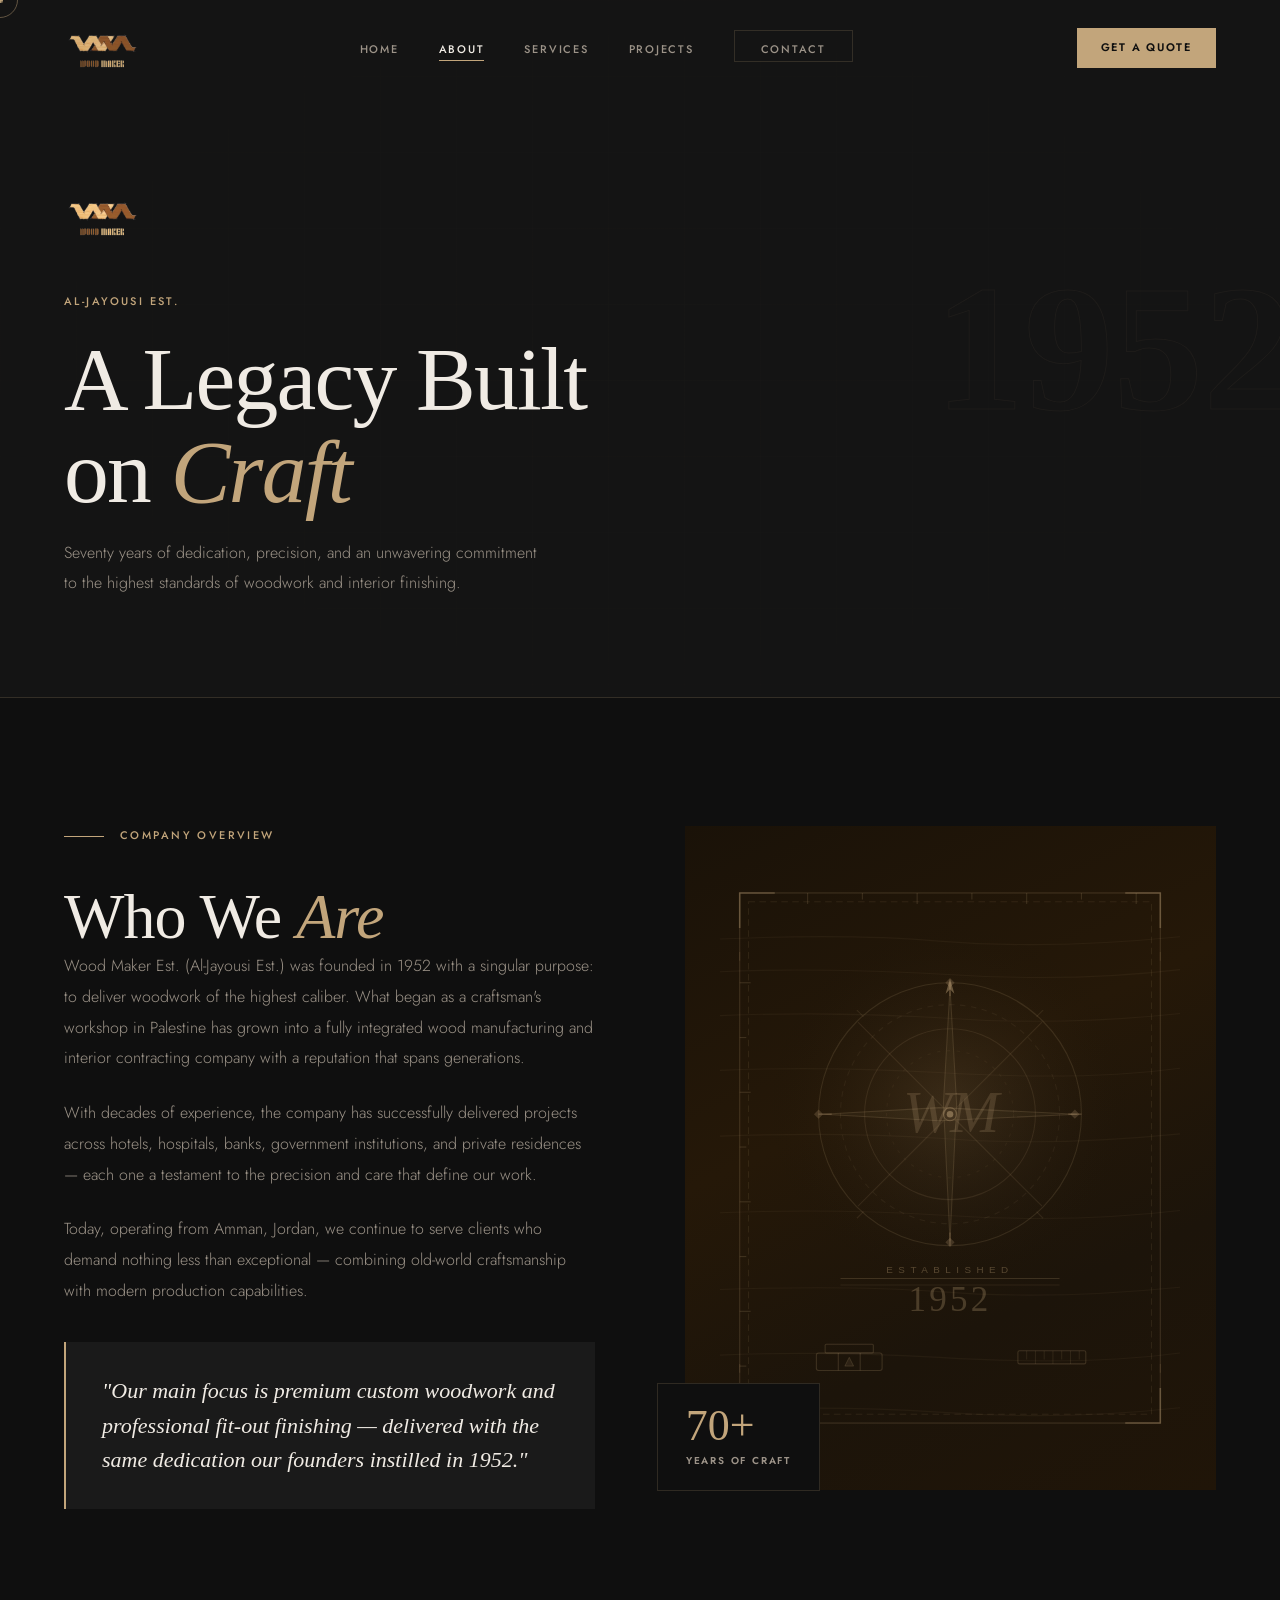
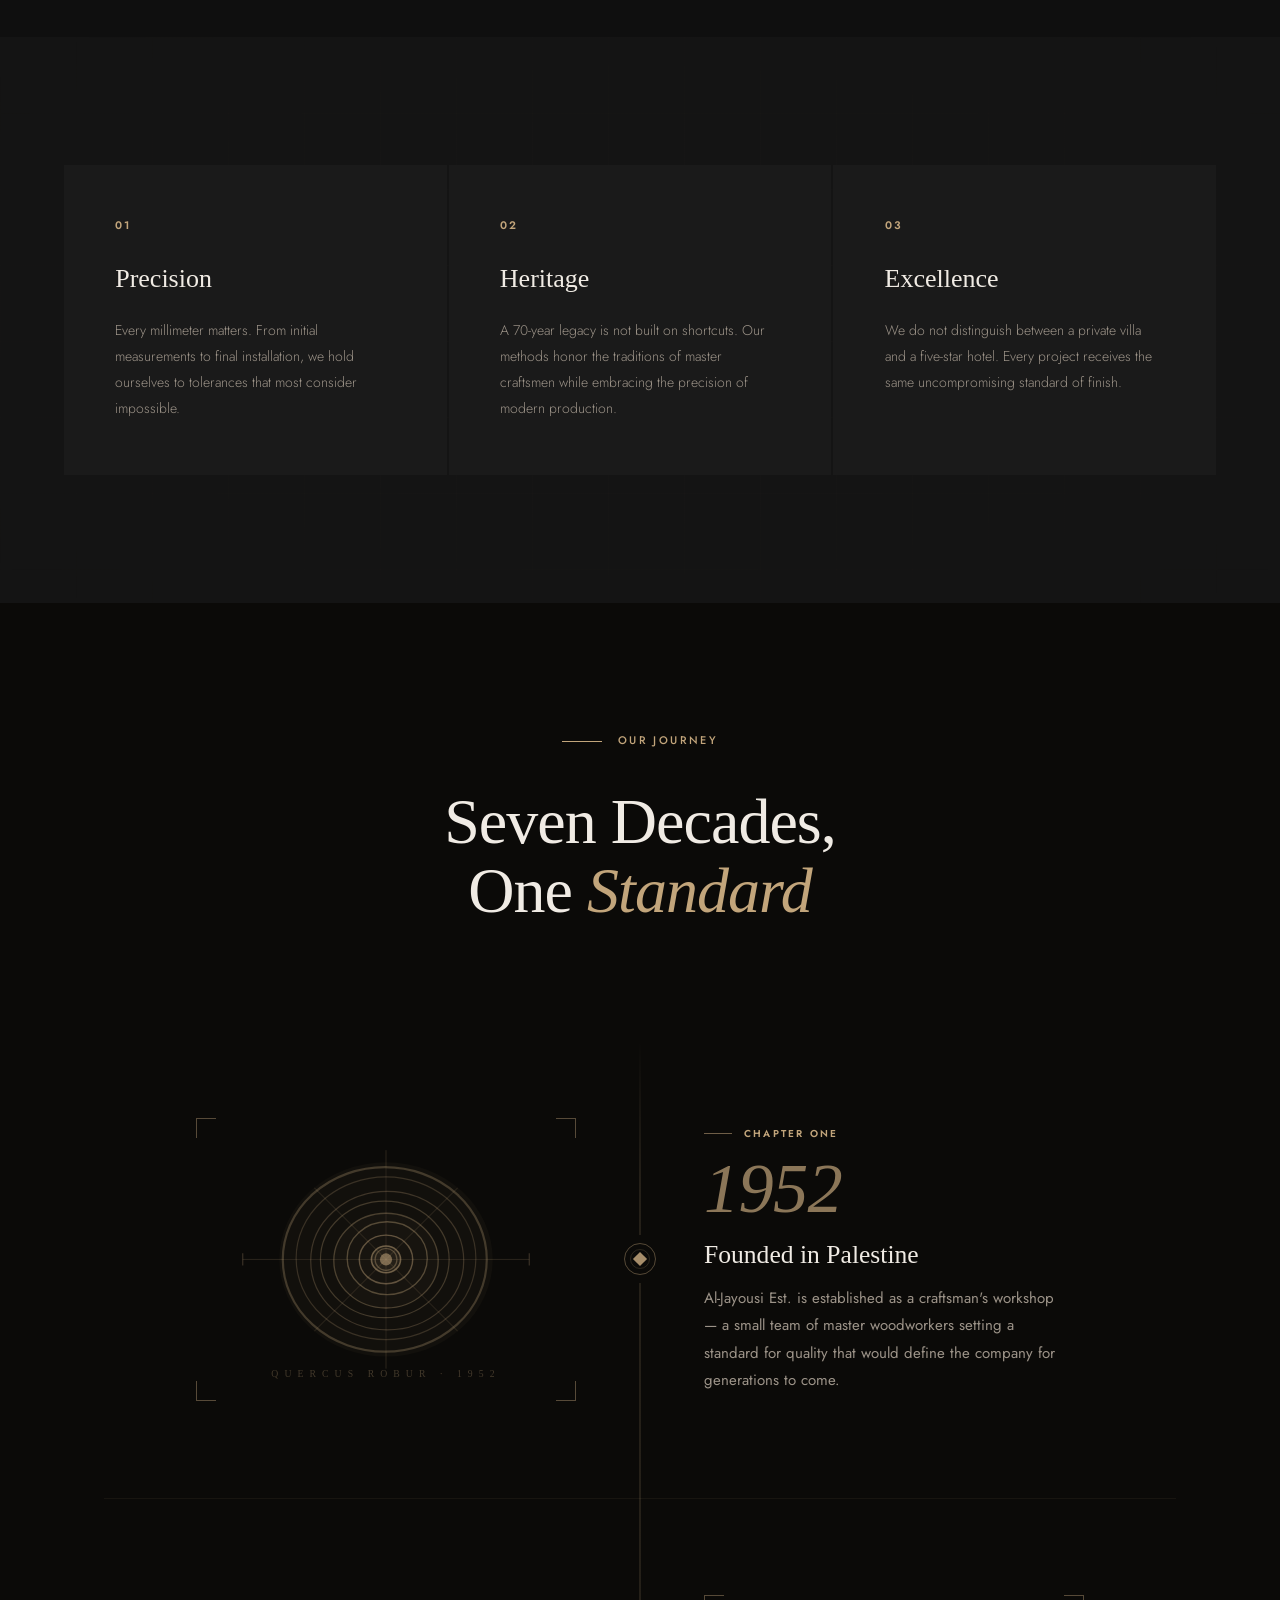
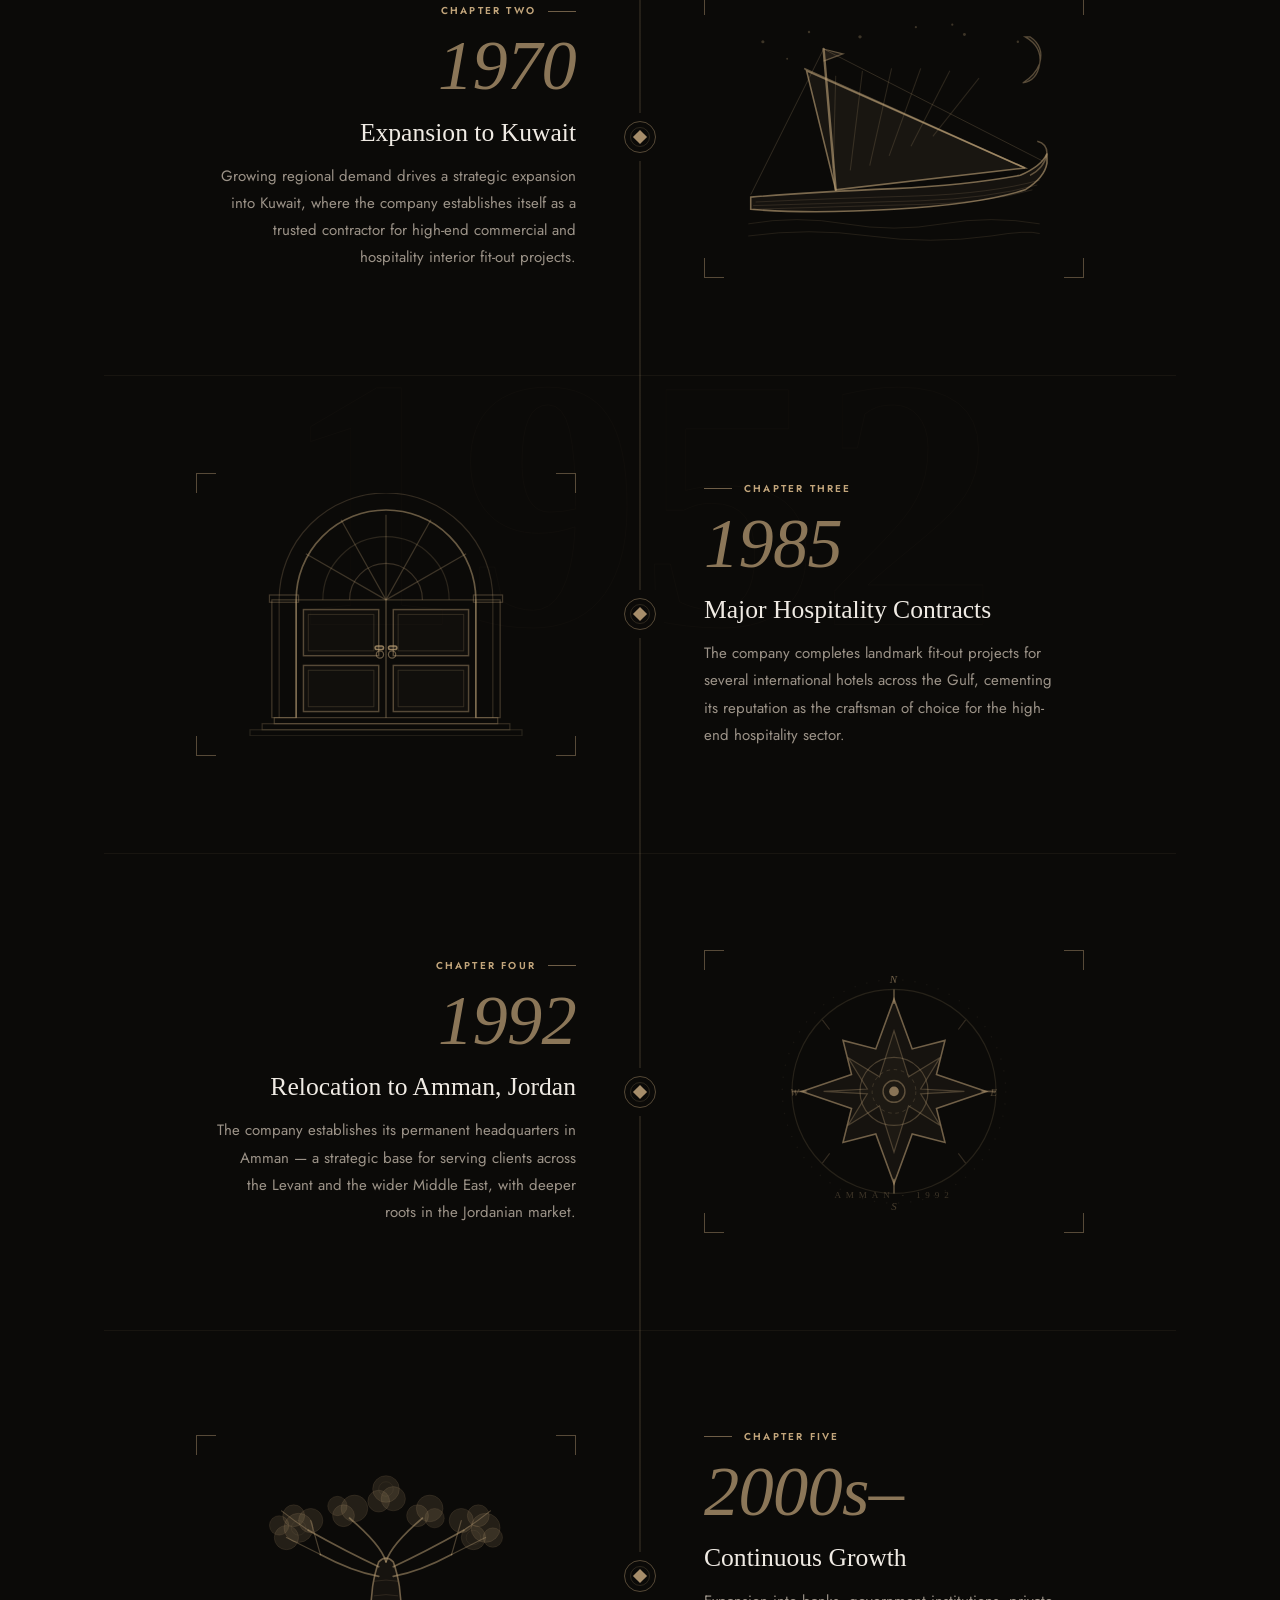
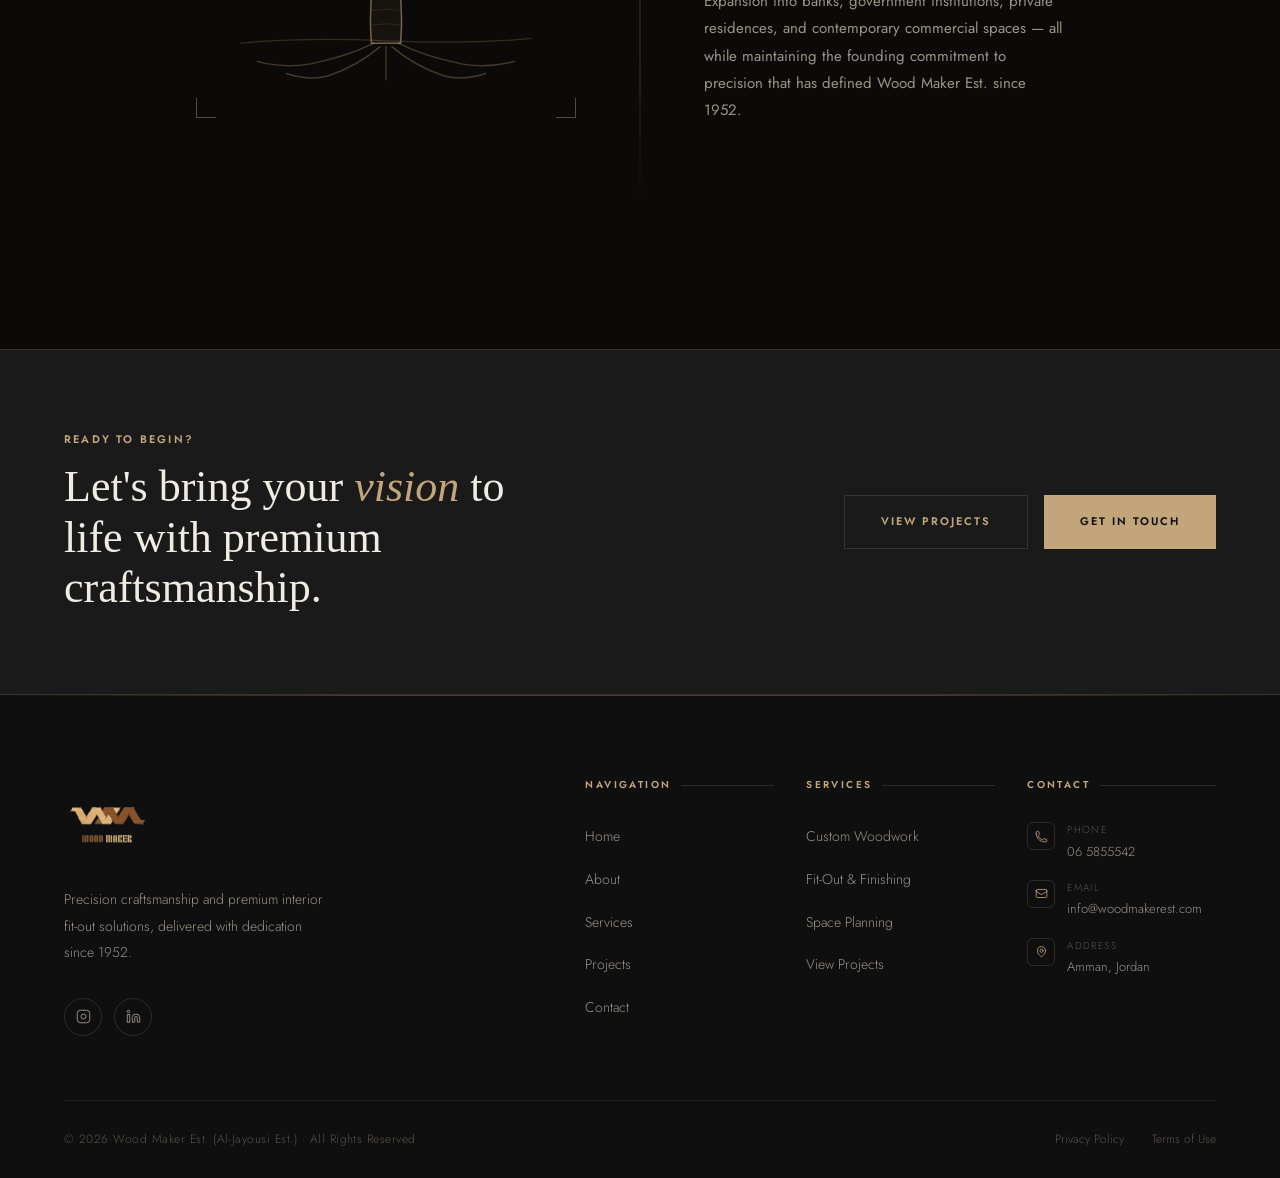
==== commit 772e9b36: "Replace Our Journey SVG illustrations with 5 new distinctive visuals 1952: Wood end-grain cross-sect" ====
--- a/about.html
+++ b/about.html
@@ -312,49 +312,42 @@
             <span class="jv2-c jv2-c-tl"></span><span class="jv2-c jv2-c-tr"></span>
             <span class="jv2-c jv2-c-bl"></span><span class="jv2-c jv2-c-br"></span>
             <svg class="jv2-illus-svg" viewBox="0 0 280 200" fill="none" xmlns="http://www.w3.org/2000/svg">
-              <!-- Parchment frame -->
-              <rect x="10" y="10" width="260" height="180" stroke="rgba(194,165,123,.18)" stroke-width="1"/>
-              <rect x="16" y="16" width="248" height="168" stroke="rgba(194,165,123,.08)" stroke-width="1" stroke-dasharray="5 4"/>
-              <!-- Corner ornament ticks -->
-              <g stroke="rgba(194,165,123,.28)" stroke-width="1">
-                <line x1="10" y1="32" x2="18" y2="32"/><line x1="10" y1="48" x2="15" y2="48"/>
-                <line x1="10" y1="152" x2="18" y2="152"/><line x1="10" y1="168" x2="15" y2="168"/>
-                <line x1="32" y1="10" x2="32" y2="18"/><line x1="80" y1="10" x2="80" y2="15"/>
-                <line x1="200" y1="10" x2="200" y2="15"/><line x1="248" y1="10" x2="248" y2="18"/>
-              </g>
-              <!-- Workshop floor grain -->
-              <g stroke="rgba(194,165,123,.06)" stroke-width="1" fill="none">
-                <path d="M20 170 Q80 166 140 170 Q200 174 260 170"/>
-                <path d="M20 178 Q90 174 150 178 Q210 182 260 178"/>
-              </g>
-              <!-- Crossed hammer + chisel (center) -->
-              <!-- Hammer handle -->
-              <line x1="100" y1="140" x2="148" y2="80" stroke="rgba(194,165,123,.55)" stroke-width="2.5" stroke-linecap="round"/>
-              <!-- Hammer head -->
-              <rect x="142" y="70" width="24" height="14" rx="2" stroke="rgba(194,165,123,.7)" stroke-width="1.5" transform="rotate(-42 154 77)" fill="rgba(194,165,123,.06)"/>
-              <!-- Chisel handle -->
-              <line x1="180" y1="140" x2="132" y2="80" stroke="rgba(194,165,123,.55)" stroke-width="2.5" stroke-linecap="round"/>
-              <!-- Chisel tip -->
-              <path d="M126 74 L130 68 L136 74" stroke="rgba(194,165,123,.7)" stroke-width="1.5" fill="rgba(194,165,123,.1)" transform="rotate(42 131 71)"/>
-              <!-- Chisel ferrule band -->
-              <rect x="130" y="78" width="4" height="10" stroke="rgba(194,165,123,.4)" stroke-width="1" transform="rotate(42 132 83)"/>
-              <!-- Hand saw (horizontal, top area) -->
-              <rect x="70" y="42" width="140" height="14" rx="2" stroke="rgba(194,165,123,.5)" stroke-width="1.2"/>
-              <!-- Saw teeth -->
-              <path d="M78 56 L83 64 L88 56 L93 64 L98 56 L103 64 L108 56 L113 64 L118 56 L123 64 L128 56 L133 64 L138 56 L143 64 L148 56 L153 64 L158 56 L163 64 L168 56 L173 64 L178 56 L183 64 L188 56 L193 64 L198 56" stroke="rgba(194,165,123,.45)" stroke-width="1" fill="none"/>
-              <!-- Saw handle -->
-              <path d="M200 42 Q218 42 218 56 Q218 70 200 70" stroke="rgba(194,165,123,.45)" stroke-width="1.2" fill="none"/>
-              <line x1="200" y1="56" x2="210" y2="56" stroke="rgba(194,165,123,.3)" stroke-width="1"/>
-              <!-- Centre cross ornament -->
-              <circle cx="140" cy="107" r="14" stroke="rgba(194,165,123,.2)" stroke-width="1"/>
-              <circle cx="140" cy="107" r="5" stroke="rgba(194,165,123,.35)" stroke-width="1"/>
-              <rect x="136" y="103" width="8" height="8" fill="rgba(194,165,123,.15)" transform="rotate(45 140 107)"/>
-              <!-- Woodplane (bottom) -->
-              <rect x="80" y="148" width="68" height="18" rx="2" stroke="rgba(194,165,123,.45)" stroke-width="1.2"/>
-              <path d="M94 148 L98 138 L118 138 L114 148" stroke="rgba(194,165,123,.4)" stroke-width="1" fill="none"/>
-              <circle cx="106" cy="143" r="4" stroke="rgba(194,165,123,.35)" stroke-width="1"/>
-              <!-- Year label -->
-              <text x="140" y="187" font-family="Georgia,serif" font-size="9" fill="rgba(194,165,123,.28)" text-anchor="middle" letter-spacing="5">FOUNDED · 1952</text>
+              <!-- Wood end-grain: annual rings -->
+              <ellipse cx="140" cy="100" rx="88" ry="80" fill="rgba(194,165,123,.035)"/>
+              <!-- Bark (outermost) -->
+              <ellipse cx="139" cy="100" rx="84" ry="76" stroke="rgba(194,165,123,.28)" stroke-width="1.8"/>
+              <!-- Sapwood rings -->
+              <ellipse cx="140" cy="99"  rx="74" ry="67" stroke="rgba(194,165,123,.22)" stroke-width="1"/>
+              <ellipse cx="141" cy="101" rx="63" ry="57" stroke="rgba(194,165,123,.25)" stroke-width="1"/>
+              <ellipse cx="139" cy="100" rx="53" ry="48" stroke="rgba(194,165,123,.28)" stroke-width="1"/>
+              <!-- Heartwood rings -->
+              <ellipse cx="140" cy="101" rx="43" ry="39" stroke="rgba(194,165,123,.32)" stroke-width="1.1" fill="rgba(194,165,123,.025)"/>
+              <ellipse cx="141" cy="99"  rx="33" ry="30" stroke="rgba(194,165,123,.37)" stroke-width="1.1"/>
+              <ellipse cx="140" cy="100" rx="22" ry="20" stroke="rgba(194,165,123,.43)" stroke-width="1.2"/>
+              <ellipse cx="140" cy="100" rx="12" ry="11" stroke="rgba(194,165,123,.5)"  stroke-width="1.3" fill="rgba(194,165,123,.08)"/>
+              <!-- Medullary rays radiating from pith -->
+              <g stroke="rgba(194,165,123,.12)" stroke-width=".9">
+                <line x1="140" y1="100" x2="224" y2="100"/>
+                <line x1="140" y1="100" x2="199" y2="41"/>
+                <line x1="140" y1="100" x2="140" y2="24"/>
+                <line x1="140" y1="100" x2="81"  y2="41"/>
+                <line x1="140" y1="100" x2="56"  y2="100"/>
+                <line x1="140" y1="100" x2="81"  y2="159"/>
+                <line x1="140" y1="100" x2="140" y2="176"/>
+                <line x1="140" y1="100" x2="199" y2="159"/>
+              </g>
+              <!-- Pith (centre) -->
+              <circle cx="140" cy="100" r="5" fill="rgba(194,165,123,.55)"/>
+              <circle cx="140" cy="100" r="9" stroke="rgba(194,165,123,.35)" stroke-width="1" fill="none"/>
+              <!-- Measurement span lines -->
+              <line x1="56" y1="100" x2="22" y2="100" stroke="rgba(194,165,123,.18)" stroke-width=".8"/>
+              <line x1="224" y1="100" x2="258" y2="100" stroke="rgba(194,165,123,.18)" stroke-width=".8"/>
+              <line x1="22" y1="95" x2="22" y2="105" stroke="rgba(194,165,123,.25)" stroke-width="1"/>
+              <line x1="258" y1="95" x2="258" y2="105" stroke="rgba(194,165,123,.25)" stroke-width="1"/>
+              <line x1="140" y1="24" x2="140" y2="10" stroke="rgba(194,165,123,.18)" stroke-width=".8"/>
+              <line x1="140" y1="176" x2="140" y2="190" stroke="rgba(194,165,123,.18)" stroke-width=".8"/>
+              <!-- Label -->
+              <text x="140" y="197" font-family="Georgia,serif" font-size="8" fill="rgba(194,165,123,.3)" text-anchor="middle" letter-spacing="5">QUERCUS ROBUR · 1952</text>
             </svg>
           </div>
         </div>
@@ -378,49 +371,52 @@
             <span class="jv2-c jv2-c-tl"></span><span class="jv2-c jv2-c-tr"></span>
             <span class="jv2-c jv2-c-bl"></span><span class="jv2-c jv2-c-br"></span>
             <svg class="jv2-illus-svg" viewBox="0 0 280 200" fill="none" xmlns="http://www.w3.org/2000/svg">
-              <!-- Sky/horizon -->
-              <line x1="20" y1="148" x2="260" y2="148" stroke="rgba(194,165,123,.14)" stroke-width="1"/>
-              <!-- Desert dunes -->
-              <path d="M20 160 Q60 140 100 155 Q140 170 180 150 Q220 130 260 148 L260 190 L20 190 Z" stroke="rgba(194,165,123,.2)" stroke-width="1" fill="rgba(194,165,123,.04)"/>
-              <!-- Central Islamic arch / iwan -->
-              <path d="M95 148 L95 60 Q95 28 140 28 Q185 28 185 60 L185 148" stroke="rgba(194,165,123,.65)" stroke-width="1.5" fill="none"/>
-              <!-- Inner arch detail -->
-              <path d="M106 148 L106 66 Q106 40 140 40 Q174 40 174 66 L174 148" stroke="rgba(194,165,123,.3)" stroke-width="1" fill="none"/>
-              <!-- Arch geometric fill — muqarnas-style pattern -->
-              <path d="M112 80 L140 58 L168 80" stroke="rgba(194,165,123,.3)" stroke-width="1" fill="none"/>
-              <path d="M118 94 L140 76 L162 94" stroke="rgba(194,165,123,.25)" stroke-width="1" fill="none"/>
-              <path d="M124 108 L140 94 L156 108" stroke="rgba(194,165,123,.2)" stroke-width="1" fill="none"/>
-              <!-- 8-pointed star in arch -->
-              <g transform="translate(140,108)" stroke="rgba(194,165,123,.35)" stroke-width="1" fill="none">
-                <polygon points="0,-18 4,-4 18,0 4,4 0,18 -4,4 -18,0 -4,-4"/>
-                <polygon points="0,-14 3,-3 14,0 3,3 0,14 -3,3 -14,0 -3,-3" stroke-width=".7" opacity=".5"/>
-              </g>
-              <!-- Left minaret -->
-              <rect x="44" y="68" width="18" height="80" stroke="rgba(194,165,123,.4)" stroke-width="1"/>
-              <path d="M44 68 Q53 54 62 68" stroke="rgba(194,165,123,.5)" stroke-width="1" fill="rgba(194,165,123,.06)"/>
-              <rect x="48" y="52" width="10" height="16" stroke="rgba(194,165,123,.35)" stroke-width="1"/>
-              <path d="M51 46 Q53 40 55 46" stroke="rgba(194,165,123,.45)" stroke-width="1" fill="none"/>
-              <circle cx="53" cy="40" r="2" fill="rgba(194,165,123,.4)"/>
-              <!-- Minaret bands -->
-              <line x1="44" y1="92" x2="62" y2="92" stroke="rgba(194,165,123,.2)" stroke-width=".8"/>
-              <line x1="44" y1="110" x2="62" y2="110" stroke="rgba(194,165,123,.2)" stroke-width=".8"/>
-              <line x1="44" y1="128" x2="62" y2="128" stroke="rgba(194,165,123,.2)" stroke-width=".8"/>
-              <!-- Right minaret -->
-              <rect x="218" y="68" width="18" height="80" stroke="rgba(194,165,123,.4)" stroke-width="1"/>
-              <path d="M218 68 Q227 54 236 68" stroke="rgba(194,165,123,.5)" stroke-width="1" fill="rgba(194,165,123,.06)"/>
-              <rect x="222" y="52" width="10" height="16" stroke="rgba(194,165,123,.35)" stroke-width="1"/>
-              <path d="M225 46 Q227 40 229 46" stroke="rgba(194,165,123,.45)" stroke-width="1" fill="none"/>
-              <circle cx="227" cy="40" r="2" fill="rgba(194,165,123,.4)"/>
-              <line x1="218" y1="92" x2="236" y2="92" stroke="rgba(194,165,123,.2)" stroke-width=".8"/>
-              <line x1="218" y1="110" x2="236" y2="110" stroke="rgba(194,165,123,.2)" stroke-width=".8"/>
-              <line x1="218" y1="128" x2="236" y2="128" stroke="rgba(194,165,123,.2)" stroke-width=".8"/>
-              <!-- Stars above -->
-              <g fill="rgba(194,165,123,.25)">
-                <path d="M72 30 L74 24 L76 30 L82 32 L76 34 L74 40 L72 34 L66 32 Z" transform="scale(.7) translate(32,14)"/>
-                <path d="M200 22 L202 16 L204 22 L210 24 L204 26 L202 32 L200 26 L194 24 Z" transform="scale(.65) translate(50,6)"/>
+              <!-- Traditional Arab dhow sailing vessel -->
+              <!-- Night sky -->
+              <g fill="rgba(194,165,123,.28)">
+                <circle cx="32"  cy="22" r="1.3"/><circle cx="70"  cy="14" r="1"/>
+                <circle cx="112" cy="18" r="1.4"/><circle cx="158" cy="10" r="0.9"/>
+                <circle cx="198" cy="16" r="1.2"/><circle cx="242" cy="22" r="1"/>
+                <circle cx="52"  cy="36" r="0.8"/><circle cx="188" cy="8"  r="0.9"/>
               </g>
               <!-- Crescent moon -->
-              <path d="M240 26 Q248 28 248 36 Q248 44 240 46 Q246 44 248 38 Q250 30 244 26 Z" stroke="rgba(194,165,123,.35)" stroke-width="1" fill="rgba(194,165,123,.06)"/>
+              <path d="M248 18 Q262 26 260 40 Q258 54 246 56 Q256 50 260 40 Q264 26 252 18 Z" stroke="rgba(194,165,123,.4)" stroke-width="1" fill="rgba(194,165,123,.08)"/>
+              <!-- Mast (raking forward slightly) -->
+              <line x1="92" y1="144" x2="82" y2="28" stroke="rgba(194,165,123,.6)" stroke-width="2" stroke-linecap="round"/>
+              <!-- Yard (lateen spar, angled) -->
+              <line x1="66" y1="44" x2="248" y2="126" stroke="rgba(194,165,123,.5)" stroke-width="1.3"/>
+              <!-- Lateen sail (large filled triangle) -->
+              <path d="M68 46 L248 126 L92 144 Z" stroke="rgba(194,165,123,.6)" stroke-width="1.3" fill="rgba(194,165,123,.08)"/>
+              <!-- Sail cloth panel lines -->
+              <g stroke="rgba(194,165,123,.18)" stroke-width=".9">
+                <line x1="92"  y1="50"  x2="90"  y2="126"/>
+                <line x1="114" y1="46"  x2="104" y2="128"/>
+                <line x1="138" y1="44"  x2="120" y2="124"/>
+                <line x1="162" y1="44"  x2="136" y2="116"/>
+                <line x1="186" y1="46"  x2="154" y2="108"/>
+                <line x1="210" y1="52"  x2="172" y2="100"/>
+              </g>
+              <!-- Rigging ropes -->
+              <line x1="82" y1="28" x2="262" y2="120" stroke="rgba(194,165,123,.22)" stroke-width=".8"/>
+              <line x1="82" y1="28" x2="22"  y2="148" stroke="rgba(194,165,123,.22)" stroke-width=".8"/>
+              <!-- Hull (dhow profile, high prow at right) -->
+              <path d="M22,150 Q70,146 140,143 Q200,140 244,132 Q262,124 266,114 L266,122 Q264,134 248,144 Q210,156 140,160 Q70,164 22,160 Z"
+                stroke="rgba(194,165,123,.6)" stroke-width="1.3" fill="rgba(194,165,123,.06)"/>
+              <!-- Hull planking lines -->
+              <g stroke="rgba(194,165,123,.16)" stroke-width=".8">
+                <path d="M26,154 Q90,151 160,149 Q220,147 260,136"/>
+                <path d="M24,157 Q90,155 162,153 Q218,151 258,140"/>
+                <path d="M24,160 Q88,158 162,156 Q216,155 254,144"/>
+              </g>
+              <!-- Stern ornament -->
+              <path d="M252,132 Q264,126 266,114 Q266,106 258,104" stroke="rgba(194,165,123,.45)" stroke-width="1.2" fill="none"/>
+              <!-- Small flag at mast peak -->
+              <path d="M82,28 L98,32 L82,38" stroke="rgba(194,165,123,.45)" stroke-width="1" fill="rgba(194,165,123,.12)"/>
+              <!-- Water waves -->
+              <g stroke="rgba(194,165,123,.14)" stroke-width=".8" fill="none">
+                <path d="M20,172 Q60,165 100,172 Q140,179 180,172 Q220,165 260,172"/>
+                <path d="M20,182 Q70,175 120,182 Q170,189 220,182 Q250,177 260,180"/>
+              </g>
             </svg>
           </div>
         </div>
@@ -444,55 +440,51 @@
             <span class="jv2-c jv2-c-tl"></span><span class="jv2-c jv2-c-tr"></span>
             <span class="jv2-c jv2-c-bl"></span><span class="jv2-c jv2-c-br"></span>
             <svg class="jv2-illus-svg" viewBox="0 0 280 200" fill="none" xmlns="http://www.w3.org/2000/svg">
-              <!-- Ground line -->
-              <line x1="20" y1="174" x2="260" y2="174" stroke="rgba(194,165,123,.2)" stroke-width="1"/>
-              <!-- Grand steps -->
-              <rect x="74" y="168" width="132" height="6" stroke="rgba(194,165,123,.3)" stroke-width="1"/>
-              <rect x="82" y="162" width="116" height="6" stroke="rgba(194,165,123,.25)" stroke-width="1"/>
-              <rect x="90" y="156" width="100" height="6" stroke="rgba(194,165,123,.2)" stroke-width="1"/>
-              <!-- Facade base -->
-              <rect x="50" y="64" width="180" height="92" stroke="rgba(194,165,123,.35)" stroke-width="1.2"/>
-              <!-- Pediment (triangular top) -->
-              <path d="M50 64 L140 22 L230 64" stroke="rgba(194,165,123,.55)" stroke-width="1.3" fill="none"/>
-              <path d="M62 64 L140 30 L218 64" stroke="rgba(194,165,123,.25)" stroke-width=".8" fill="none"/>
-              <!-- Pediment ornament -->
-              <circle cx="140" cy="46" r="8" stroke="rgba(194,165,123,.35)" stroke-width="1"/>
-              <rect cx="136" cy="42" width="8" height="8" fill="rgba(194,165,123,.12)" transform="rotate(45 140 46)"/>
-              <!-- 4 Columns -->
-              <rect x="68"  y="64" width="12" height="92" stroke="rgba(194,165,123,.45)" stroke-width="1" fill="rgba(194,165,123,.03)"/>
-              <rect x="110" y="64" width="12" height="92" stroke="rgba(194,165,123,.45)" stroke-width="1" fill="rgba(194,165,123,.03)"/>
-              <rect x="158" y="64" width="12" height="92" stroke="rgba(194,165,123,.45)" stroke-width="1" fill="rgba(194,165,123,.03)"/>
-              <rect x="200" y="64" width="12" height="92" stroke="rgba(194,165,123,.45)" stroke-width="1" fill="rgba(194,165,123,.03)"/>
-              <!-- Column capitals (simple) -->
-              <g stroke="rgba(194,165,123,.3)" stroke-width=".8">
-                <rect x="65" y="62" width="18" height="4"/>
-                <rect x="107" y="62" width="18" height="4"/>
-                <rect x="155" y="62" width="18" height="4"/>
-                <rect x="197" y="62" width="18" height="4"/>
-              </g>
-              <!-- Ornate doorway arch -->
-              <path d="M116 156 L116 110 Q116 90 140 90 Q164 90 164 110 L164 156" stroke="rgba(194,165,123,.6)" stroke-width="1.4" fill="none"/>
-              <!-- Door panels -->
-              <line x1="140" y1="90" x2="140" y2="156" stroke="rgba(194,165,123,.25)" stroke-width="1"/>
-              <rect x="118" y="118" width="20" height="24" rx="1" stroke="rgba(194,165,123,.25)" stroke-width=".8"/>
-              <rect x="142" y="118" width="20" height="24" rx="1" stroke="rgba(194,165,123,.25)" stroke-width=".8"/>
-              <!-- Windows left + right -->
-              <rect x="58" y="84" width="28" height="36" rx="1" stroke="rgba(194,165,123,.3)" stroke-width="1"/>
-              <path d="M58 102 Q72 84 86 102" stroke="rgba(194,165,123,.2)" stroke-width=".8" fill="none"/>
-              <rect x="194" y="84" width="28" height="36" rx="1" stroke="rgba(194,165,123,.3)" stroke-width="1"/>
-              <path d="M194 102 Q208 84 222 102" stroke="rgba(194,165,123,.2)" stroke-width=".8" fill="none"/>
-              <!-- Chandelier in doorway -->
-              <line x1="140" y1="92" x2="140" y2="100" stroke="rgba(194,165,123,.35)" stroke-width="1"/>
-              <ellipse cx="140" cy="104" rx="10" ry="4" stroke="rgba(194,165,123,.35)" stroke-width="1"/>
-              <g stroke="rgba(194,165,123,.25)" stroke-width=".8">
-                <line x1="132" y1="104" x2="130" y2="112"/>
-                <line x1="136" y1="106" x2="134" y2="114"/>
-                <line x1="140" y1="108" x2="140" y2="116"/>
-                <line x1="144" y1="106" x2="146" y2="114"/>
-                <line x1="148" y1="104" x2="150" y2="112"/>
-              </g>
-              <!-- Frieze decorative line -->
-              <line x1="50" y1="72" x2="230" y2="72" stroke="rgba(194,165,123,.18)" stroke-width=".8" stroke-dasharray="3 3"/>
+              <!-- Grand ornate double door — the craft they deliver -->
+              <!-- Outer surround / frame arch -->
+              <path d="M52,185 L52,88 A88,88 0 0 1 228,88 L228,185" stroke="rgba(194,165,123,.22)" stroke-width="1" fill="none"/>
+              <!-- Door frame (inner arch) -->
+              <path d="M66,185 L66,88 A74,74 0 0 1 214,88 L214,185" stroke="rgba(194,165,123,.5)" stroke-width="1.4" fill="none"/>
+              <!-- Pilasters flanking -->
+              <rect x="46" y="88" width="20" height="97" stroke="rgba(194,165,123,.3)" stroke-width="1"/>
+              <rect x="214" y="88" width="20" height="97" stroke="rgba(194,165,123,.3)" stroke-width="1"/>
+              <!-- Column capital bands -->
+              <rect x="44" y="84" width="24" height="6" stroke="rgba(194,165,123,.3)" stroke-width="1"/>
+              <rect x="212" y="84" width="24" height="6" stroke="rgba(194,165,123,.3)" stroke-width="1"/>
+              <!-- Fanlight (arch zone) — radial spokes from centre of arch -->
+              <g stroke="rgba(194,165,123,.28)" stroke-width="1">
+                <line x1="140" y1="88" x2="140" y2="18"/>
+                <line x1="140" y1="88" x2="177" y2="22"/>
+                <line x1="140" y1="88" x2="103" y2="22"/>
+                <line x1="140" y1="88" x2="206" y2="50"/>
+                <line x1="140" y1="88" x2="74"  y2="50"/>
+                <line x1="140" y1="88" x2="214" y2="88"/>
+                <line x1="140" y1="88" x2="66"  y2="88"/>
+              </g>
+              <!-- Fanlight arc rings -->
+              <path d="M110,88 A30,30 0 0 1 170,88" stroke="rgba(194,165,123,.25)" stroke-width="1" fill="none"/>
+              <path d="M88,88  A52,52 0 0 1 192,88" stroke="rgba(194,165,123,.18)" stroke-width="1" fill="none"/>
+              <!-- Door centre split line -->
+              <line x1="140" y1="88" x2="140" y2="185" stroke="rgba(194,165,123,.35)" stroke-width="1.2"/>
+              <!-- Left door leaf panels (2 raised panels) -->
+              <rect x="72"  y="96"  width="62" height="38" stroke="rgba(194,165,123,.4)" stroke-width="1.2" fill="rgba(194,165,123,.03)"/>
+              <rect x="76"  y="100" width="54" height="30" stroke="rgba(194,165,123,.2)" stroke-width=".8"/>
+              <rect x="72"  y="142" width="62" height="38" stroke="rgba(194,165,123,.4)" stroke-width="1.2" fill="rgba(194,165,123,.03)"/>
+              <rect x="76"  y="146" width="54" height="30" stroke="rgba(194,165,123,.2)" stroke-width=".8"/>
+              <!-- Right door leaf panels -->
+              <rect x="146" y="96"  width="62" height="38" stroke="rgba(194,165,123,.4)" stroke-width="1.2" fill="rgba(194,165,123,.03)"/>
+              <rect x="150" y="100" width="54" height="30" stroke="rgba(194,165,123,.2)" stroke-width=".8"/>
+              <rect x="146" y="142" width="62" height="38" stroke="rgba(194,165,123,.4)" stroke-width="1.2" fill="rgba(194,165,123,.03)"/>
+              <rect x="150" y="146" width="54" height="30" stroke="rgba(194,165,123,.2)" stroke-width=".8"/>
+              <!-- Door handles -->
+              <rect x="131" y="126" width="7" height="3" rx="1.5" stroke="rgba(194,165,123,.7)" stroke-width="1.2" fill="rgba(194,165,123,.2)"/>
+              <circle cx="135" cy="133" r="3" stroke="rgba(194,165,123,.5)" stroke-width="1"/>
+              <rect x="142" y="126" width="7" height="3" rx="1.5" stroke="rgba(194,165,123,.7)" stroke-width="1.2" fill="rgba(194,165,123,.2)"/>
+              <circle cx="145" cy="133" r="3" stroke="rgba(194,165,123,.5)" stroke-width="1"/>
+              <!-- Steps at base -->
+              <rect x="48"  y="185" width="184" height="5" stroke="rgba(194,165,123,.3)" stroke-width="1"/>
+              <rect x="38"  y="190" width="204" height="5" stroke="rgba(194,165,123,.22)" stroke-width="1"/>
+              <rect x="28"  y="195" width="224" height="5" stroke="rgba(194,165,123,.16)" stroke-width="1"/>
             </svg>
           </div>
         </div>
@@ -516,65 +508,47 @@
             <span class="jv2-c jv2-c-tl"></span><span class="jv2-c jv2-c-tr"></span>
             <span class="jv2-c jv2-c-bl"></span><span class="jv2-c jv2-c-br"></span>
             <svg class="jv2-illus-svg" viewBox="0 0 280 200" fill="none" xmlns="http://www.w3.org/2000/svg">
-              <!-- Sky gradient effect -->
-              <defs>
-                <linearGradient id="ammanSky" x1="0" y1="0" x2="0" y2="1">
-                  <stop offset="0%" stop-color="rgba(194,165,123,.04)"/>
-                  <stop offset="100%" stop-color="transparent"/>
-                </linearGradient>
-              </defs>
-              <rect x="20" y="10" width="240" height="120" fill="url(#ammanSky)"/>
-              <!-- Stars -->
-              <g fill="rgba(194,165,123,.22)">
-                <circle cx="42" cy="28" r="1.2"/><circle cx="78" cy="18" r="1"/><circle cx="120" cy="24" r="1.2"/>
-                <circle cx="160" cy="16" r="1"/><circle cx="200" cy="22" r="1.3"/><circle cx="238" cy="30" r="1"/>
-                <circle cx="58" cy="38" r=".8"/><circle cx="190" cy="14" r=".9"/><circle cx="142" cy="36" r=".8"/>
-              </g>
-              <!-- Rolling hills of Amman -->
-              <path d="M20 130 Q50 100 90 110 Q130 120 160 105 Q190 90 220 100 Q245 108 260 95 L260 160 L20 160 Z"
-                stroke="rgba(194,165,123,.22)" stroke-width="1" fill="rgba(194,165,123,.04)"/>
-              <path d="M20 148 Q60 130 100 140 Q150 152 200 136 Q230 126 260 132 L260 175 L20 175 Z"
-                stroke="rgba(194,165,123,.15)" stroke-width="1" fill="rgba(194,165,123,.06)"/>
-              <!-- Building blocks on hills (Amman stacked style) -->
-              <g stroke="rgba(194,165,123,.35)" stroke-width="1">
-                <!-- Left hill buildings -->
-                <rect x="30" y="106" width="14" height="20"/>
-                <rect x="44" y="100" width="12" height="26"/>
-                <rect x="56" y="110" width="10" height="16"/>
-                <rect x="66" y="104" width="14" height="22"/>
-                <!-- Center hill buildings -->
-                <rect x="108" y="95" width="12" height="24"/>
-                <rect x="120" y="100" width="14" height="20"/>
-                <rect x="134" y="92" width="10" height="28"/>
-                <rect x="144" y="97" width="12" height="23"/>
-                <!-- Right hill buildings -->
-                <rect x="192" y="88" width="14" height="22"/>
-                <rect x="206" y="94" width="12" height="16"/>
-                <rect x="218" y="86" width="10" height="24"/>
-                <!-- Windows on buildings -->
-                <rect x="33" y="110" width="4" height="4"/>
-                <rect x="47" y="104" width="4" height="4"/>
-                <rect x="112" y="100" width="4" height="4"/>
-                <rect x="137" y="97" width="4" height="4"/>
-                <rect x="196" y="93" width="4" height="4"/>
-              </g>
-              <!-- Roman amphitheater arc (Philadelphia) -->
-              <path d="M86 158 Q140 128 194 158" stroke="rgba(194,165,123,.5)" stroke-width="1.3" fill="none"/>
-              <path d="M96 158 Q140 134 184 158" stroke="rgba(194,165,123,.25)" stroke-width=".8" fill="none"/>
-              <!-- Amphitheater stage/base -->
-              <rect x="118" y="154" width="44" height="10" stroke="rgba(194,165,123,.35)" stroke-width="1"/>
-              <!-- Columns flanking -->
-              <line x1="116" y1="148" x2="116" y2="164" stroke="rgba(194,165,123,.3)" stroke-width="1.2"/>
-              <line x1="164" y1="148" x2="164" y2="164" stroke="rgba(194,165,123,.3)" stroke-width="1.2"/>
-              <!-- Minaret / tower right -->
-              <rect x="224" y="62" width="10" height="40" stroke="rgba(194,165,123,.4)" stroke-width="1"/>
-              <path d="M224 62 Q229 52 234 62" stroke="rgba(194,165,123,.45)" stroke-width="1" fill="rgba(194,165,123,.06)"/>
-              <rect x="226" y="46" width="6" height="16" stroke="rgba(194,165,123,.35)" stroke-width="1"/>
-              <path d="M228 40 L229 32 L230 40" stroke="rgba(194,165,123,.45)" stroke-width="1" fill="none"/>
-              <!-- Horizon baseline -->
-              <line x1="20" y1="160" x2="260" y2="160" stroke="rgba(194,165,123,.12)" stroke-width="1"/>
-              <!-- Label -->
-              <text x="140" y="188" font-family="Georgia,serif" font-size="8" fill="rgba(194,165,123,.25)" text-anchor="middle" letter-spacing="4">AMMAN · JORDAN</text>
+              <!-- 16-point compass rose — navigation to Amman -->
+              <!-- Outer tick ring -->
+              <circle cx="140" cy="100" r="92" stroke="rgba(194,165,123,.08)" stroke-width="1" stroke-dasharray="1 9"/>
+              <circle cx="140" cy="100" r="84" stroke="rgba(194,165,123,.15)" stroke-width="1"/>
+              <!-- Major cardinal ticks on outer ring -->
+              <g stroke="rgba(194,165,123,.4)" stroke-width="1.5">
+                <line x1="140" y1="16" x2="140" y2="28"/>
+                <line x1="224" y1="100" x2="212" y2="100"/>
+                <line x1="140" y1="184" x2="140" y2="172"/>
+                <line x1="56"  y1="100" x2="68"  y2="100"/>
+              </g>
+              <!-- Minor ticks -->
+              <g stroke="rgba(194,165,123,.22)" stroke-width="1">
+                <line x1="199" y1="41"  x2="193" y2="49"/>
+                <line x1="199" y1="159" x2="193" y2="151"/>
+                <line x1="81"  y1="159" x2="87"  y2="151"/>
+                <line x1="81"  y1="41"  x2="87"  y2="49"/>
+              </g>
+              <!-- 16-point star polygon (alternating r=76 and r=38) -->
+              <polygon
+                points="140,24 155,65 182,58 175,86 216,100 175,114 182,142 155,135 140,176 125,135 98,142 105,114 64,100 105,86 98,58 125,65"
+                stroke="rgba(194,165,123,.55)" stroke-width="1.3"
+                fill="rgba(194,165,123,.06)"/>
+              <!-- Inner 8-point star (cardinal/ordinal only) -->
+              <polygon
+                points="140,50 152,88 178,72 162,98 198,100 162,102 178,128 152,112 140,150 128,112 102,128 118,102 82,100 118,98 102,72 128,88"
+                stroke="rgba(194,165,123,.3)" stroke-width="1"
+                fill="rgba(194,165,123,.04)"/>
+              <!-- Inner decorative circles -->
+              <circle cx="140" cy="100" r="28" stroke="rgba(194,165,123,.3)" stroke-width="1"/>
+              <circle cx="140" cy="100" r="18" stroke="rgba(194,165,123,.2)" stroke-width=".8" stroke-dasharray="3 3"/>
+              <circle cx="140" cy="100" r="9"  stroke="rgba(194,165,123,.4)" stroke-width="1.2"/>
+              <!-- Centre dot -->
+              <circle cx="140" cy="100" r="4" fill="rgba(194,165,123,.65)"/>
+              <!-- N label -->
+              <text x="140" y="11" font-family="Georgia,serif" font-size="9" fill="rgba(194,165,123,.55)" text-anchor="middle" letter-spacing="1" font-style="italic">N</text>
+              <text x="222" y="104" font-family="Georgia,serif" font-size="9" fill="rgba(194,165,123,.35)" text-anchor="middle" font-style="italic">E</text>
+              <text x="140" y="198" font-family="Georgia,serif" font-size="9" fill="rgba(194,165,123,.35)" text-anchor="middle" font-style="italic">S</text>
+              <text x="58"  y="104" font-family="Georgia,serif" font-size="9" fill="rgba(194,165,123,.35)" text-anchor="middle" font-style="italic">W</text>
+              <!-- Amman label -->
+              <text x="140" y="188" font-family="Georgia,serif" font-size="7.5" fill="rgba(194,165,123,.28)" text-anchor="middle" letter-spacing="4">AMMAN · 1992</text>
             </svg>
           </div>
         </div>
@@ -598,61 +572,63 @@
             <span class="jv2-c jv2-c-tl"></span><span class="jv2-c jv2-c-tr"></span>
             <span class="jv2-c jv2-c-bl"></span><span class="jv2-c jv2-c-br"></span>
             <svg class="jv2-illus-svg" viewBox="0 0 280 200" fill="none" xmlns="http://www.w3.org/2000/svg">
-              <!-- Expanding rings (growth) -->
-              <circle cx="140" cy="110" r="80" stroke="rgba(194,165,123,.05)" stroke-width="1"/>
-              <circle cx="140" cy="110" r="60" stroke="rgba(194,165,123,.07)" stroke-width="1" stroke-dasharray="4 4"/>
-              <circle cx="140" cy="110" r="40" stroke="rgba(194,165,123,.1)" stroke-width="1"/>
-              <circle cx="140" cy="110" r="20" stroke="rgba(194,165,123,.15)" stroke-width="1"/>
-              <!-- Central compass rose -->
-              <circle cx="140" cy="110" r="8" stroke="rgba(194,165,123,.5)" stroke-width="1.3"/>
-              <circle cx="140" cy="110" r="3" fill="rgba(194,165,123,.65)"/>
-              <!-- Main branches (8 directions) -->
-              <g stroke="rgba(194,165,123,.4)" stroke-width="1.2">
-                <line x1="140" y1="102" x2="140" y2="38"/><!-- N -->
-                <line x1="148" y1="108" x2="200" y2="76"/><!-- NE -->
-                <line x1="148" y1="116" x2="210" y2="146"/><!-- SE -->
-                <line x1="140" y1="118" x2="140" y2="176"/><!-- S -->
-                <line x1="132" y1="116" x2="70" y2="148"/><!-- SW -->
-                <line x1="132" y1="108" x2="72" y2="76"/><!-- NW -->
-              </g>
-              <!-- Node diamonds at branch ends -->
-              <g fill="rgba(194,165,123,.5)">
-                <rect x="136" y="34" width="8" height="8" transform="rotate(45 140 38)"/>
-                <rect x="196" y="72" width="8" height="8" transform="rotate(45 200 76)"/>
-                <rect x="206" y="142" width="8" height="8" transform="rotate(45 210 146)"/>
-                <rect x="136" y="172" width="8" height="8" transform="rotate(45 140 176)"/>
-                <rect x="66" y="144" width="8" height="8" transform="rotate(45 70 148)"/>
-                <rect x="68" y="72" width="8" height="8" transform="rotate(45 72 76)"/>
-              </g>
-              <!-- Small building icons at nodes -->
-              <!-- North -->
-              <rect x="128" y="14" width="24" height="18" stroke="rgba(194,165,123,.45)" stroke-width="1"/>
-              <rect x="132" y="10" width="16" height="4" stroke="rgba(194,165,123,.35)" stroke-width="1"/>
-              <rect x="136" y="18" width="8" height="8" stroke="rgba(194,165,123,.25)" stroke-width=".8"/>
-              <!-- East -->
-              <rect x="218" y="64" width="20" height="24" stroke="rgba(194,165,123,.45)" stroke-width="1"/>
-              <path d="M218 64 L228 56 L238 64" stroke="rgba(194,165,123,.35)" stroke-width="1" fill="none"/>
-              <rect x="222" y="70" width="5" height="7" stroke="rgba(194,165,123,.25)" stroke-width=".8"/>
-              <rect x="231" y="70" width="5" height="7" stroke="rgba(194,165,123,.25)" stroke-width=".8"/>
-              <!-- South -->
-              <rect x="128" y="180" width="24" height="16" stroke="rgba(194,165,123,.4)" stroke-width="1"/>
-              <rect x="132" y="176" width="16" height="4" stroke="rgba(194,165,123,.3)" stroke-width="1"/>
-              <!-- West -->
-              <rect x="42" y="64" width="20" height="24" stroke="rgba(194,165,123,.4)" stroke-width="1"/>
-              <path d="M42 64 L52 56 L62 64" stroke="rgba(194,165,123,.3)" stroke-width="1" fill="none"/>
-              <!-- Sparkle / growth stars -->
-              <g stroke="rgba(194,165,123,.35)" stroke-width=".8" fill="rgba(194,165,123,.08)">
-                <path d="M246 30 L248 24 L250 30 L256 32 L250 34 L248 40 L246 34 L240 32 Z"/>
-                <path d="M28 36 L30 30 L32 36 L38 38 L32 40 L30 46 L28 40 L22 38 Z"/>
-              </g>
-              <!-- Construction ruler accent -->
-              <rect x="90" y="186" width="100" height="8" rx="1" stroke="rgba(194,165,123,.25)" stroke-width=".8"/>
-              <g stroke="rgba(194,165,123,.18)" stroke-width=".7">
-                <line x1="100" y1="186" x2="100" y2="190"/><line x1="110" y1="186" x2="110" y2="192"/>
-                <line x1="120" y1="186" x2="120" y2="190"/><line x1="130" y1="186" x2="130" y2="192"/>
-                <line x1="140" y1="186" x2="140" y2="190"/><line x1="150" y1="186" x2="150" y2="192"/>
-                <line x1="160" y1="186" x2="160" y2="190"/><line x1="170" y1="186" x2="170" y2="192"/>
-                <line x1="180" y1="186" x2="180" y2="190"/>
+              <!-- Flourishing oak tree — roots, trunk, branches, canopy -->
+              <!-- Ground line -->
+              <path d="M20,155 Q70,150 140,153 Q210,156 260,151" stroke="rgba(194,165,123,.22)" stroke-width="1" fill="none"/>
+              <!-- Roots spreading below -->
+              <g stroke="rgba(194,165,123,.3)" stroke-width="1.2" fill="none" stroke-linecap="round">
+                <path d="M130,155 Q108,166 78,172 Q56,176 34,170"/>
+                <path d="M135,158 Q116,174 92,182 Q76,186 58,180"/>
+                <path d="M140,158 Q140,174 140,185"/>
+                <path d="M145,158 Q164,174 188,182 Q204,186 222,180"/>
+                <path d="M150,155 Q172,166 202,172 Q224,176 246,170"/>
+              </g>
+              <!-- Trunk (slightly tapered) -->
+              <path d="M128,155 Q126,130 129,108 Q131,96 134,88 Q140,82 146,88 Q149,96 151,108 Q154,130 152,155 Z"
+                stroke="rgba(194,165,123,.55)" stroke-width="1.3" fill="rgba(194,165,123,.06)"/>
+              <!-- Bark grain lines on trunk -->
+              <g stroke="rgba(194,165,123,.15)" stroke-width=".8" fill="none">
+                <path d="M129,140 Q140,138 151,140"/>
+                <path d="M129,128 Q140,126 151,128"/>
+                <path d="M130,116 Q140,114 150,116"/>
+                <path d="M130,104 Q140,102 150,104"/>
+              </g>
+              <!-- Main branches -->
+              <g stroke="rgba(194,165,123,.5)" stroke-width="1.5" fill="none" stroke-linecap="round">
+                <path d="M134,100 Q112,96 86,82"/><!-- left main -->
+                <path d="M134,92 Q108,80 76,62"/><!-- left upper -->
+                <path d="M146,100 Q168,96 194,82"/><!-- right main -->
+                <path d="M146,92 Q172,80 204,62"/><!-- right upper -->
+                <path d="M140,88 Q136,74 110,52"/><!-- center-left -->
+                <path d="M140,88 Q144,74 170,52"/><!-- center-right -->
+              </g>
+              <!-- Sub-branches -->
+              <g stroke="rgba(194,165,123,.35)" stroke-width="1" fill="none" stroke-linecap="round">
+                <path d="M86,82 Q70,74 58,68"/>
+                <path d="M86,82 Q82,68 78,54"/>
+                <path d="M194,82 Q210,74 222,68"/>
+                <path d="M194,82 Q198,68 202,54"/>
+                <path d="M76,62 Q64,54 54,46"/>
+                <path d="M204,62 Q216,54 226,46"/>
+              </g>
+              <!-- Leaf canopy clusters (filled circles) -->
+              <g fill="rgba(194,165,123,.14)" stroke="rgba(194,165,123,.2)" stroke-width=".5">
+                <!-- Left cluster -->
+                <circle cx="58" cy="68" r="10"/><circle cx="68" cy="60" r="12"/><circle cx="52" cy="58" r="8"/>
+                <circle cx="78" cy="54" r="10"/><circle cx="64" cy="50" r="9"/>
+                <!-- Center-left cluster -->
+                <circle cx="105" cy="50" r="9"/><circle cx="114" cy="44" r="11"/><circle cx="100" cy="42" r="8"/>
+                <!-- Top cluster -->
+                <circle cx="134" cy="38" r="9"/><circle cx="146" cy="36" r="10"/><circle cx="140" cy="28" r="11"/>
+                <!-- Center-right cluster -->
+                <circle cx="166" cy="50" r="9"/><circle cx="176" cy="44" r="11"/><circle cx="180" cy="52" r="8"/>
+                <!-- Right cluster -->
+                <circle cx="212" cy="68" r="10"/><circle cx="222" cy="60" r="12"/><circle cx="228" cy="68" r="8"/>
+                <circle cx="202" cy="54" r="10"/><circle cx="216" cy="50" r="9"/>
+              </g>
+              <!-- Leaf cluster inner highlight rings -->
+              <g stroke="rgba(194,165,123,.1)" stroke-width=".6" fill="none">
+                <circle cx="68" cy="60" r="6"/><circle cx="140" cy="28" r="6"/><circle cx="212" cy="68" r="6"/>
               </g>
             </svg>
           </div>
